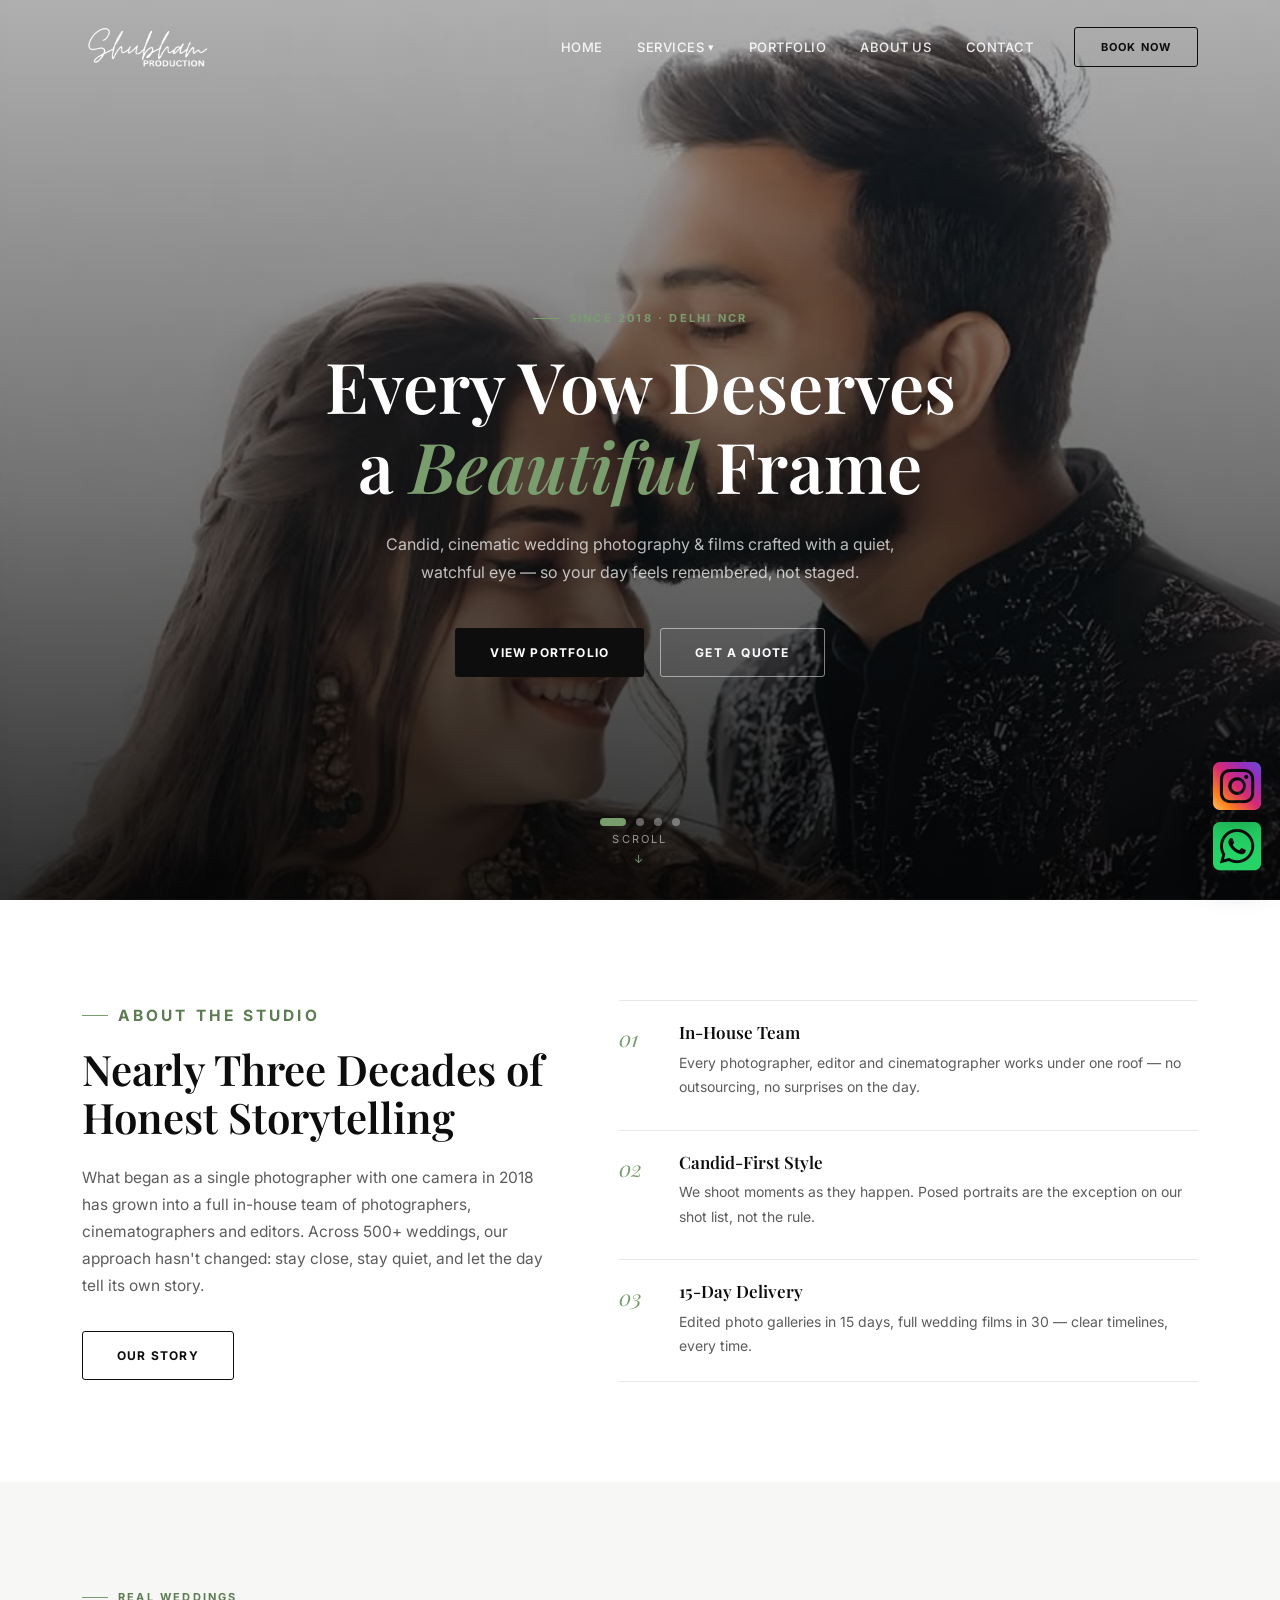
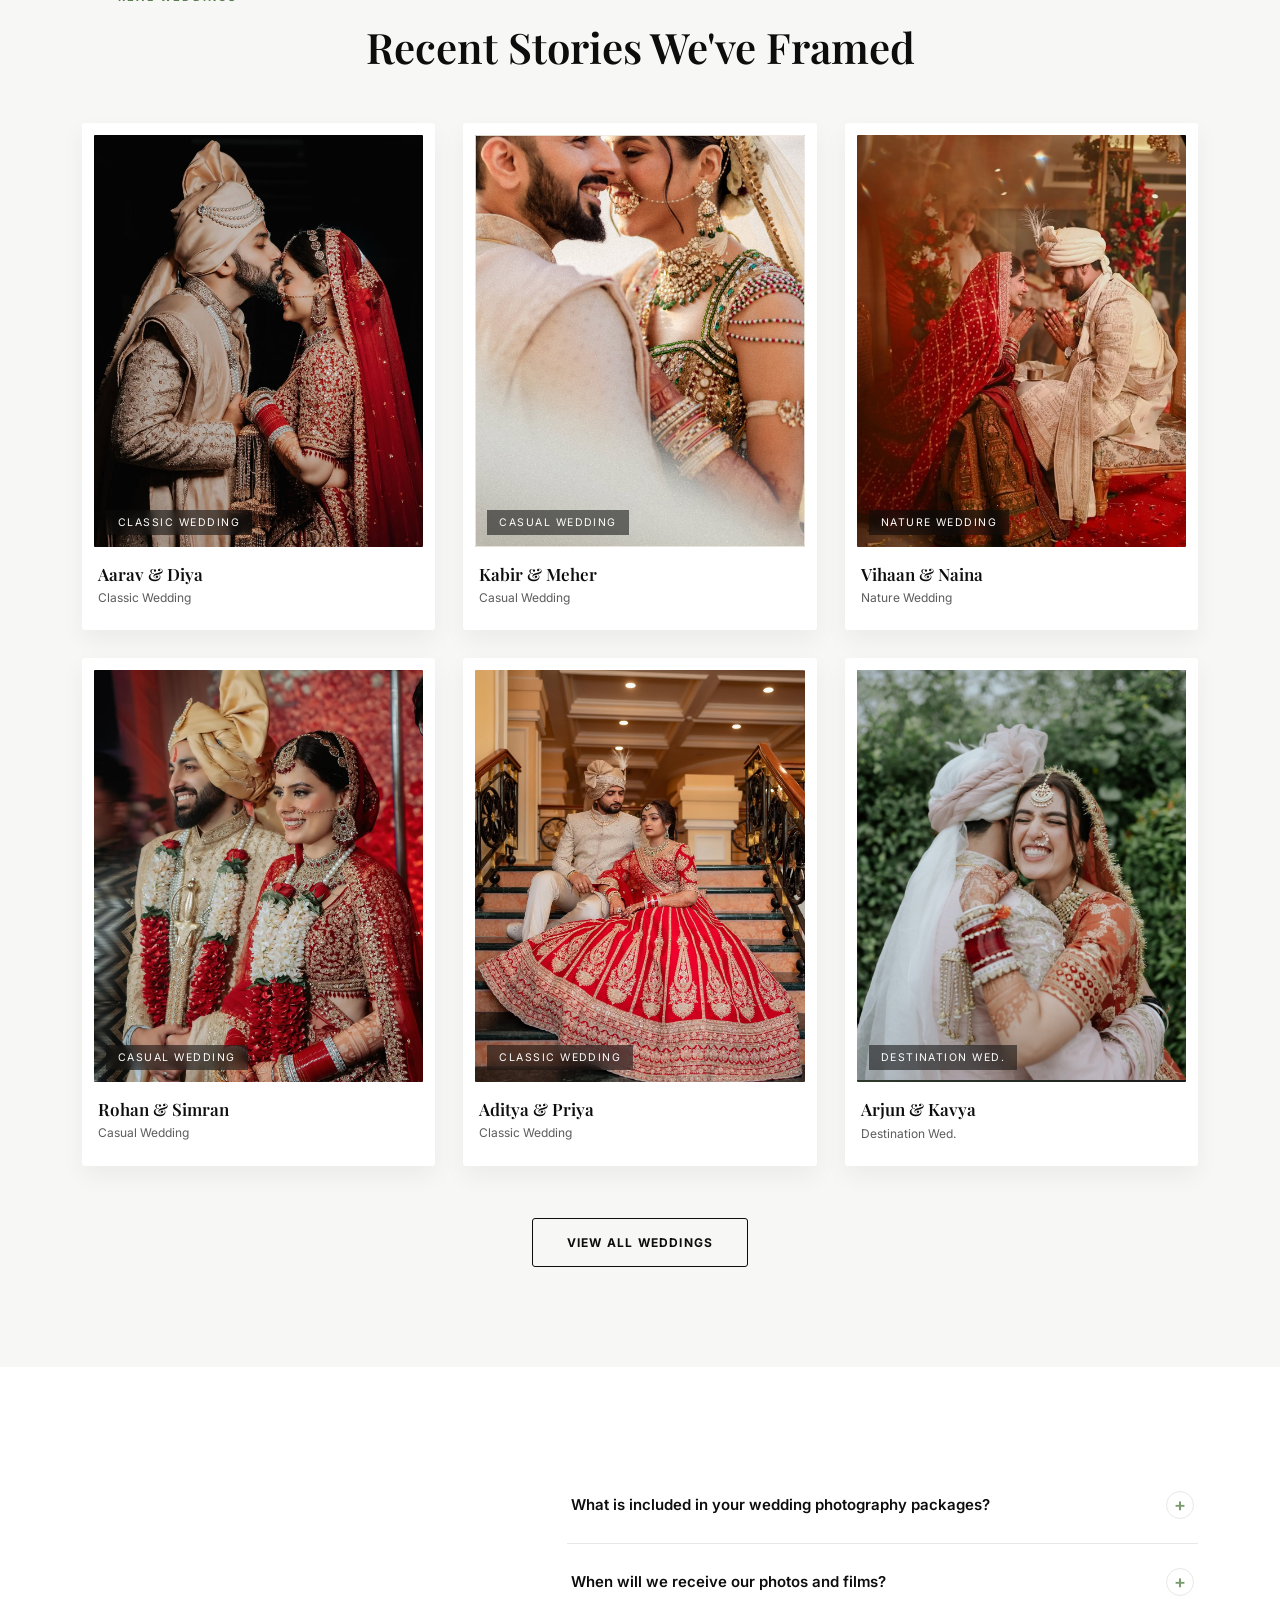
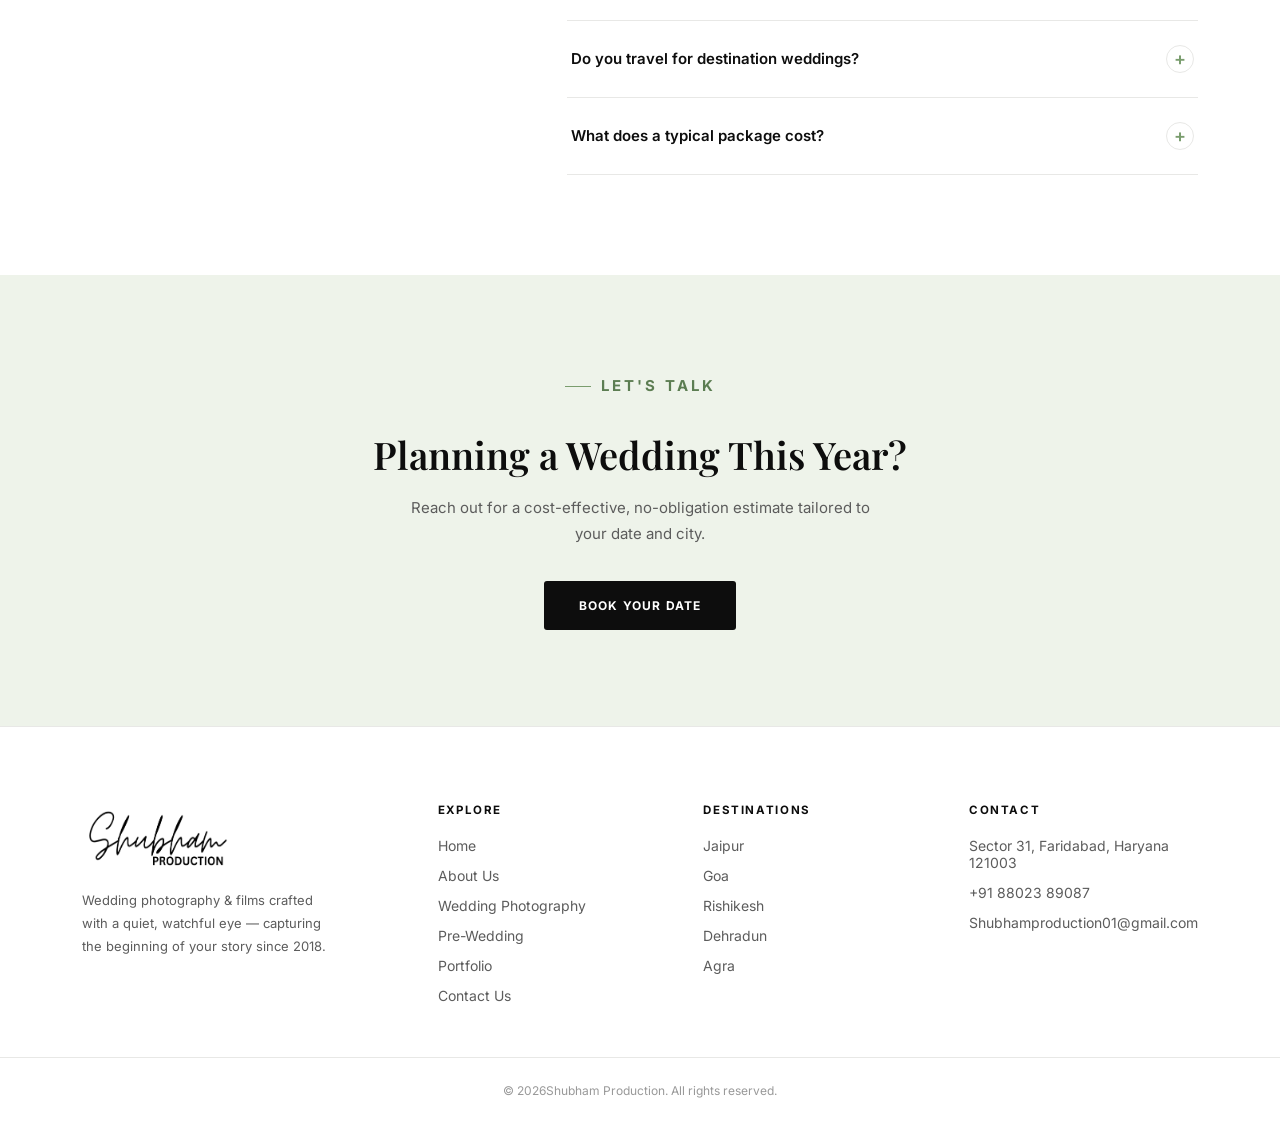
==== index.html @ 5c198efb "Shubham Production First Commit" ====
<!DOCTYPE html>
<html lang="en">

<head>
  <meta charset="UTF-8">
  <meta name="viewport" content="width=device-width, initial-scale=1.0">
  <title>Shubham Production | Wedding Photography &amp; Films</title>
  <link rel="preconnect" href="https://fonts.googleapis.com">
  <link
    href="https://fonts.googleapis.com/css2?family=Playfair+Display:ital,wght@0,500;0,600;0,700;1,500&family=Inter:wght@400;500;600&display=swap"
    rel="stylesheet">
  <link rel="stylesheet" href="style.css">
  <link rel="stylesheet" href="https://cdnjs.cloudflare.com/ajax/libs/font-awesome/6.5.2/css/all.min.css">
  <link rel="icon" href="img/favicon.png">
</head>

<body>

  <header class="site-header" id="header">
    <div class="header-inner">
      <a href="index.html" class="logo h-logo"><img src="img/logo-white.png" alt="Shubham Production"></a>
      <nav class="main-nav" id="mainNav">
        <a href="index.html" class="nav-link active">Home</a>
        <div class="nav-dropdown">
          <a href="#" class="nav-link">Services <i class="chev">▾</i></a>
          <div class="dropdown-menu">
            <a href="pre-wedding.html">Pre-Wedding Photography</a>
            <a href="wedding.html">Wedding Photography</a>
          </div>
        </div>
        <a href="portfolio.html" class="nav-link">Portfolio</a>
        <a href="about.html" class="nav-link">About Us</a>
        <a href="contact.html" class="nav-link">Contact</a>
      </nav>
      <a href="contact.html" class="btn btn-outline header-cta">Book Now</a>
      <button class="menu-toggle" id="menuToggle" aria-label="Toggle menu">
        <span></span><span></span><span></span>
      </button>
    </div>
  </header>

  <!-- ================= HERO (rotating Ken Burns slideshow) ================= -->
  <section class="hero" id="home">
    <div class="hero-slideshow" id="heroSlideshow">
      <div class="hero-slide active"></div>
      <div class="hero-slide"></div>
      <div class="hero-slide"></div>
      <div class="hero-slide"></div>
    </div>
    <div class="hero-overlay"></div>
    <div class="hero-content">
      <p class="eyebrow">Since 2018 · Delhi NCR</p>
      <h1>Every Vow Deserves<br>a <em>Beautiful</em> Frame</h1>
      <p class="hero-sub">Candid, cinematic wedding photography &amp; films crafted with a quiet, watchful eye — so your
        day feels remembered, not staged.</p>
      <div class="hero-actions">
        <a href="portfolio.html" class="btn btn-gold">View Portfolio</a>
        <a href="contact.html" class="btn btn-ghost">Get a Quote</a>
      </div>
    </div>
    <div class="hero-dots" id="heroDots"></div>
    <div class="hero-scroll">Scroll <span>↓</span></div>
  </section>

  <!-- ================= ABOUT / FEATURES ================= -->
  <section class="about" id="about">
    <div class="section-inner about-grid">
      <div class="about-copy reveal">
        <p class="eyebrow">About the Studio</p>
        <h2>Nearly Three Decades of<br>Honest Storytelling</h2>
        <p>What began as a single photographer with one camera in 2018 has grown into a full in-house team of
          photographers, cinematographers and editors. Across 500+ weddings, our approach hasn't changed: stay close,
          stay quiet, and let the day tell its own story.</p>
        <a href="about.html" class="btn btn-outline" style="margin-top:32px;">Our Story</a>
      </div>
      <div class="about-features">
        <div class="feature reveal">
          <span class="feature-num">01</span>
          <h3>In-House Team</h3>
          <p>Every photographer, editor and cinematographer works under one roof — no outsourcing, no surprises on the
            day.</p>
        </div>
        <div class="feature reveal reveal-delay-1">
          <span class="feature-num">02</span>
          <h3>Candid-First Style</h3>
          <p>We shoot moments as they happen. Posed portraits are the exception on our shot list, not the rule.</p>
        </div>
        <div class="feature reveal reveal-delay-2">
          <span class="feature-num">03</span>
          <h3>15-Day Delivery</h3>
          <p>Edited photo galleries in 15 days, full wedding films in 30 — clear timelines, every time.</p>
        </div>
      </div>
    </div>
  </section>

  <!-- ================= PORTFOLIO ================= -->
  <section class="portfolio" id="portfolio">
    <div class="section-inner">
      <p class="eyebrow center reveal">Real Weddings</p>
      <h2 class="center reveal">Recent Stories We've Framed</h2>

      <div class="portfolio-grid" id="portfolioGrid"></div>

      <div class="portfolio-cta">
        <a href="portfolio.html#pfStickyBar" class="btn btn-outline">View All Weddings</a>
      </div>
    </div>
  </section>

  <!-- ================= FAQ ================= -->
  <section class="faq" id="faq">
    <div class="section-inner faq-grid">
      <div class="faq-heading reveal">
        <p class="eyebrow">Good to Know</p>
        <h2>Frequently Asked<br>Questions</h2>
        <p class="faq-sub">Can't find your answer here? Send us a message and we'll get back within a day.</p>
        <a href="contact.html" class="btn btn-gold" style="margin-top:28px;">Ask a Question</a>
      </div>

      <div class="faq-list" id="faqList">
        <div class="faq-item">
          <button class="faq-question">
            What is included in your wedding photography packages?
            <span class="faq-icon">+</span>
          </button>
          <div class="faq-answer">
            <p>Our packages can include candid photography, traditional photography, cinematic films, pre-wedding
              shoots, and more. We tailor each package around your wedding events, requirements, and budget.</p>
          </div>
        </div>
        <div class="faq-item">
          <button class="faq-question">When will we receive our photos and films?<span
              class="faq-icon">+</span></button>
          <div class="faq-answer">
            <p>Edited photo galleries are delivered within 15 days of the event, and full wedding films within 30 days.
              A short teaser reel is usually ready within 72 hours.</p>
          </div>
        </div>
        <div class="faq-item">
          <button class="faq-question">Do you travel for destination weddings?<span class="faq-icon">+</span></button>
          <div class="faq-answer">
            <p>Yes — we travel across India to capture your special day. Travel, stay and logistics are planned upfront
              and included in one transparent package quote.</p>
          </div>
        </div>
        <div class="faq-item">
          <button class="faq-question">What does a typical package cost?<span class="faq-icon">+</span></button>
          <div class="faq-answer">
            <p>Our one-day wedding photography package starts at <strong>₹50,000</strong>. Pricing may vary depending on
              coverage hours, team size and deliverables. Use the contact form and we'll send you a tailored estimate
              for your wedding.</p>
          </div>
        </div>
      </div>
    </div>
  </section>

  <!-- ================= CTA BANNER ================= -->
  <section class="cta-banner">
    <div class="section-inner" style="padding:0;">
      <p class="eyebrow center">Let's Talk</p>
      <h2>Planning a Wedding This Year?</h2>
      <p>Reach out for a cost-effective, no-obligation estimate tailored to your date and city.</p>
      <a href="contact.html" class="btn btn-gold">Book Your Date</a>
    </div>
  </section>

  <footer class="site-footer">
    <div class="section-inner footer-grid">
      <div class="footer-brand">
        <a href="index.html" class="logo"><img src="img/logo.png" style="width: 150px; height: 70px;"
            alt="Shubham Production"></a>
        <p>Wedding photography &amp; films crafted with a quiet, watchful eye — capturing the beginning of your story
          since 2018.</p>
      </div>
      <div class="footer-col">
        <h4>Explore</h4>
        <a href="index.html">Home</a>
        <a href="about.html">About Us</a>
        <a href="wedding.html">Wedding Photography</a>
        <a href="pre-wedding.html">Pre-Wedding</a>
        <a href="portfolio.html">Portfolio</a>
        <a href="contact.html">Contact Us</a>
      </div>
      <div class="footer-col">
        <h4>Destinations</h4>
        <a href="portfolio.html">Jaipur</a>
        <a href="portfolio.html">Goa</a>
        <a href="portfolio.html">Rishikesh</a>
        <a href="portfolio.html">Dehradun</a>
        <a href="portfolio.html">Agra</a>
      </div>
      <div class="footer-col">
        <h4>Contact</h4>
        <a href="contact.html">Sector 31, Faridabad, Haryana 121003</a>
        <a href="tel:+918802389087">+91 88023 89087</a>
        <a href="mailto:Shubhamproduction01@gmail.com">Shubhamproduction01@gmail.com</a>
      </div>
    </div>
    <div class="footer-bottom">
      <p>© <span id="year"></span>Shubham Production. All rights reserved.</p>
    </div>
  </footer>

  <a href="https://wa.me/918802389087" target="_blank" class="whatsapp-fab" aria-label="Contact us"><i
      class="fa-brands fa-square-whatsapp"></i></a>
  <a href="https://www.instagram.com/shubhamproduction_/" target="_blank" class="instagram-fab"
    aria-label="Contact us"><i class="fa-brands fa-square-instagram"></i></a>

  <script src="script.js"></script>
</body>

</html>
---- style.css ----
/* =========================================================
   GOLDEN FRAME STUDIO — Professional Wedding Photography
   Theme: White & Black with a Light Sage-Green accent
   ========================================================= */
:root{
  --bg:        #ffffff;
  --black:     #0d0d0d;
  --ink:       #141414;
  --ink-soft:  #5c5c5c;
  --line:      #e8e8e6;
  --panel:     #f7f7f5;

  --green:      #7a9d6e;   /* primary accent — hover, links, highlights */
  --green-dark: #5c7d52;
  --green-pale: #eef3ea;   /* soft tint backgrounds */

  --font-display: "Playfair Display", serif;
  --font-body: "Inter", sans-serif;

  --radius: 3px;
  --container: 1180px;
  --ease: cubic-bezier(.4,0,.2,1);
  --ease-out-back: cubic-bezier(.34,1.56,.64,1);
}

*,*::before,*::after{ box-sizing: border-box; }
html{ scroll-behavior: smooth; }
body{
  margin:0;
  font-family: var(--font-body);
  color: var(--ink);
  background: var(--bg);
  -webkit-font-smoothing: antialiased;
}
img{ max-width:100%; display:block; }
a{ text-decoration:none; color:inherit; }
ul{ list-style:none; margin:0; padding:0; }
h1,h2,h3{ font-family: var(--font-display); font-weight:600; margin:0; line-height:1.15; color: var(--black); }
p{ margin:0; line-height:1.75; color: var(--ink-soft); }
::selection{ background: var(--green); color:#fff; }

.section-inner{
  max-width: var(--container);
  margin: 0 auto;
  padding: 100px 32px;
}
.eyebrow{
  display:inline-flex;
  align-items:center;
  gap:10px;
  font-family: var(--font-body);
  text-transform: uppercase;
  letter-spacing: .2em;
  font-size: 11px;
  font-weight: 700;
  color: var(--green-dark);
  margin: 0 0 16px;
}
.eyebrow::before{
  content:"";
  width: 26px; height:1px;
  background: var(--green);
}
.eyebrow.center{ justify-content:center; }
.center{ text-align:center; margin-left:auto; margin-right:auto; }

@media (prefers-reduced-motion: reduce){
  *{ animation-duration: .001ms !important; transition-duration: .001ms !important; scroll-behavior:auto !important; }
}

/* =========================================================
   Reveal-on-load keyframes
   ========================================================= */
@keyframes fadeUp{
  from{ opacity:0; transform: translateY(22px); }
  to{ opacity:1; transform: translateY(0); }
}
@keyframes fadeIn{
  from{ opacity:0; }
  to{ opacity:1; }
}
@keyframes drawLine{
  from{ width:0; }
  to{ width:26px; }
}
@keyframes pulseRing{
  0%{ box-shadow: 0 0 0 0 rgba(122,157,110,.45); }
  70%{ box-shadow: 0 0 0 14px rgba(122,157,110,0); }
  100%{ box-shadow: 0 0 0 0 rgba(122,157,110,0); }
}
@keyframes bob{ 0%,100%{ transform: translateY(0);} 50%{ transform: translateY(6px);} }

/* =========================================================
   Buttons
   ========================================================= */
.btn{
  position:relative;
  display:inline-flex;
  align-items:center;
  justify-content:center;
  padding: 16px 34px;
  font-size: 12px;
  font-weight: 700;
  letter-spacing:.1em;
  text-transform: uppercase;
  border-radius: var(--radius);
  border: 1px solid transparent;
  cursor:pointer;
  overflow:hidden;
  isolation:isolate;
  transition: color .35s var(--ease), border-color .35s var(--ease), transform .3s var(--ease), box-shadow .3s var(--ease);
}
.btn::before{
  content:"";
  position:absolute; inset:0;
  transform: translateX(-101%);
  transition: transform .45s var(--ease);
  z-index:-1;
}
.btn:hover{ transform: translateY(-3px); }
.btn:active{ transform: translateY(-1px); }
.btn:focus-visible{ outline: 2px solid var(--green); outline-offset: 3px; }

.btn-gold{ background: var(--black); color:#fff }
.btn-gold::before{ background: var(--green); }
.btn-gold:hover{ color:#fff; box-shadow: 0 14px 28px rgba(122,157,110,.35); }
.btn-gold:hover::before{ transform: translateX(0); }

.btn-outline{border-color: var(--black); color: var(--black); background: transparent; }
.btn-outline::before{ background: var(--black); }
.btn-outline:hover{ color:#fff; }
.btn-outline:hover::before{ transform: translateX(0); }

.btn-ghost{ border-color: rgba(255,255,255,.5); color:#fff; background: transparent; }
.btn-ghost::before{ background: var(--green); }
.btn-ghost:hover{ border-color: var(--green); color:#fff; }
.btn-ghost:hover::before{ transform: translateX(0); }

/* =========================================================
   HEADER
   ========================================================= */
.site-header{
  position: fixed; top:0; left:0; right:0; z-index: 100;
  background: transparent;
  transition: background .4s var(--ease), box-shadow .4s var(--ease), padding .4s var(--ease);
}
.site-header.scrolled{
  background: rgba(255,255,255,.92);
  backdrop-filter: blur(10px);
  box-shadow: 0 2px 24px rgba(0,0,0,.06);
}
.header-inner{
  max-width: var(--container);
  margin:0 auto;
  padding: 22px 32px;
  display:flex; align-items:center; gap: 40px;
  transition: padding .4s var(--ease);
}
.site-header.scrolled .header-inner{ padding: 14px 32px; }
.h-logo img{
  height: 50px;
  width: 130px;
}
.logo{
  font-family: var(--font-display);
  font-size: 22px;
  font-weight:700;
  color:#fff;
  letter-spacing: .02em;
  transition: color .4s var(--ease);
}
.site-header.scrolled .logo{content: url("img/logo.png");
  background-size: contain;
  background-repeat: no-repeat;
  height: 50px;
  width: 130px;
}
.logo span{ color: var(--green); font-style: italic; font-weight:500; }

.main-nav{ display:flex; align-items:center; gap: 32px; margin-left: auto; }
.nav-link{
  position:relative;
  color: rgba(255,255,255,.9);
  font-size: 13px;
  font-weight:500;
  letter-spacing:.04em;
  text-transform: uppercase;
  padding: 6px 1px;
  display:flex; align-items:center; gap:4px;
  transition: color .3s var(--ease);
}
.site-header.scrolled .nav-link{ color: var(--ink); }
.nav-link::after{
  content:"";
  position:absolute; left:0; bottom:0;
  width:0; height:2px;
  background: var(--green);
  transition: width .3s var(--ease);
}
.nav-link:hover, .nav-link.active{ color: var(--green-dark); }
.nav-link:hover::after, .nav-link.active::after{ width:100%; }
.chev{ font-style:normal; font-size: 11px; transition: transform .3s var(--ease); }
.nav-dropdown:hover .chev{ transform: rotate(180deg); }

.nav-dropdown{ position:relative; }
.dropdown-menu{
  position:absolute; top: 100%; left:0; margin-top:14px;
  background: #fff;
  min-width: 230px;
  padding: 10px 0;
  border-radius: var(--radius);
  box-shadow: 0 20px 45px rgba(0,0,0,.12);
  border: 1px solid var(--line);
  opacity:0; visibility:hidden; transform: translateY(10px);
  transition: opacity .3s var(--ease), transform .3s var(--ease), visibility .3s;
}
.nav-dropdown:hover .dropdown-menu,
.nav-dropdown:focus-within .dropdown-menu{
  opacity:1; visibility:visible; transform: translateY(0);
}
.dropdown-menu a{
  display:block; padding: 11px 22px;
  color: var(--ink-soft); font-size: 13px;
  border-left: 2px solid transparent;
  transition: all .25s var(--ease);
}
.dropdown-menu a:hover{ background: var(--green-pale); color: var(--green-dark); border-left-color: var(--green); padding-left: 26px; }

.header-cta{ padding: 12px 26px; font-size:11px;  }
.menu-toggle{ display:none; background:none; border:none; cursor:pointer; padding:6px; }
.menu-toggle span{ display:block; width: 24px; height:2px; background:#fff; margin: 5px 0; transition: all .3s var(--ease); }
.site-header.scrolled .menu-toggle span{ background: var(--black); }

/* =========================================================
   HERO
   ========================================================= */
.hero{
  position: relative;
  min-height: 100vh;
  display:flex; flex-direction:column; align-items:center; justify-content:center;
  text-align:center;
  padding: 140px 24px 60px;
  background: var(--black);
  overflow:hidden;
}
.hero::before{
  content:"";
  position:absolute; inset:0;
  background:
    radial-gradient(circle at 18% 20%, rgba(122,157,110,.22), transparent 45%),
    radial-gradient(circle at 82% 78%, rgba(122,157,110,.14), transparent 50%);
}
.hero-overlay{
  position:absolute; inset:0; z-index:1;
  background:
    linear-gradient(180deg, rgba(0,0,0,.3), rgba(0,0,0,.55) 55%, rgba(0,0,0,.82)),
    repeating-linear-gradient(120deg, rgba(255,255,255,.03) 0 2px);
  pointer-events:none;
}

/* Ken Burns rotating hero slideshow */
.hero-slideshow{ position:absolute; inset:0; z-index:0; overflow:hidden; }
.hero-slide{
  position:absolute; inset:0; opacity:0;
  transition: opacity 1.8s ease;
  animation: kenBurns 18s ease-in-out infinite alternate;
}
.hero-slide.active{ opacity:1; }
/* .hero-slide:nth-child(1){ background: radial-gradient(circle at 25% 30%, #2b2b2b, #0a0a0a 72%); transform-origin: top left; }
.hero-slide:nth-child(2){ background: radial-gradient(circle at 75% 35%, #3d5236, #0a0a0a 72%); transform-origin: bottom right; animation-delay: -5s; }
.hero-slide:nth-child(3){ background: radial-gradient(circle at 50% 75%, #232323, #10190d 72%); transform-origin: center; animation-delay: -10s; }
.hero-slide:nth-child(4){ background: radial-gradient(circle at 30% 80%, #5c7d52, #0a0a0a 72%); transform-origin: top right; animation-delay: -14s; } */
.hero-slide:nth-child(1){
  background-image:
    url("img/portfolio/home/1.jpg");
  background-size: cover;
  background-position: center;
  background-repeat: no-repeat;
  transform-origin: top left;
}

.hero-slide:nth-child(2){
  background-image:
    url("img/portfolio/home/2.jpg");
  background-size: cover;
  background-position: center;
  background-repeat: no-repeat;
  transform-origin: center right;
  animation-delay: -5s;
}

.hero-slide:nth-child(3){
  background-image:
    url("img/portfolio/home/3.jpg");
  background-size: cover;
  background-position: center;
  background-repeat: no-repeat;
  transform-origin: top center ;
  animation-delay: -10s;
}

.hero-slide:nth-child(4){
  background-image:
    url("img/portfolio/home/4.jpg");
  background-size: cover;
  background-position: center;
  background-repeat: no-repeat;
  transform-origin: top center;
  animation-delay: -14s;
}
@keyframes kenBurns{ from{ transform: scale(1); } to{ transform: scale(1.2); } }

.hero-dots{
  position:absolute; bottom: 74px; left:50%; transform: translateX(-50%);
  display:flex; gap:10px; z-index:2;
}
.hero-dot{
  width:8px; height:8px; border-radius:50%;
  background: rgba(255,255,255,.35); cursor:pointer; border:none; padding:0;
  transition: all .35s var(--ease);
}
.hero-dot.active{ background: var(--green); width:26px; border-radius:4px; }

.hero-content{ position:relative; z-index:2; max-width: 760px; }
.hero .eyebrow{ color: var(--green); justify-content:center; opacity:0; animation: fadeUp .8s var(--ease) .1s forwards; }
.hero .eyebrow::before{ background: var(--green); }
.hero h1{
  color:#fff;
  font-size: clamp(38px, 6vw, 70px);
  margin-bottom: 24px;
  opacity:0; animation: fadeUp .9s var(--ease) .28s forwards;
}
.hero h1 em{ color: var(--green); font-style: italic; }
.hero-sub{
  color: rgba(255,255,255,.72);
  max-width: 520px;
  margin: 0 auto 42px;
  font-size: 16px;
  opacity:0; animation: fadeUp .9s var(--ease) .46s forwards;
}
.hero-actions{
  display:flex; gap:16px; justify-content:center; flex-wrap:wrap;
  opacity:0; animation: fadeUp .9s var(--ease) .64s forwards;
}
.hero-scroll{
  position:absolute; bottom: 34px; left:50%; transform: translateX(-50%); z-index:2;
  color: rgba(255,255,255,.55);
  font-size: 11px; letter-spacing:.2em; text-transform:uppercase;
  display:flex; flex-direction:column; align-items:center; gap:6px;
  opacity:0; animation: fadeIn 1s var(--ease) 1s forwards;
}
.hero-scroll span{ animation: bob 1.8s ease-in-out infinite; color: var(--green); }

/* =========================================================
   ABOUT
   ========================================================= */
.about-grid{
  display:grid;
  grid-template-columns: .9fr 1.1fr;
  gap: 64px;
  align-items:start;
}
.about-copy h2{ font-size: clamp(28px, 3.4vw, 42px); margin-bottom: 22px; }
.about-copy p{ font-size: 15.5px; }
.about-features{ display:grid; gap: 8px; }
.feature{
  padding: 22px 0 22px 60px;
  position:relative;
  border-top: 1px solid var(--line);
  transition: padding-left .35s var(--ease);
}
.feature:last-child{ border-bottom: 1px solid var(--line); }
.feature:hover{ padding-left: 68px; }
.feature-num{
  position:absolute; left:0; top:22px;
  font-family: var(--font-display);
  font-size: 22px; font-style: italic;
  color: var(--green);
  transition: color .35s var(--ease);
}
.feature h3{ font-size: 17px; margin-bottom: 8px; }
.feature p{ font-size: 14px; }

.team-photo img {
  box-shadow:
    3px 4px 10px rgba(0, 0, 0, 0.18),
    3px 3px 12px rgba(218, 190, 100, 0.15);
}

/* =========================================================
   PORTFOLIO
   ========================================================= */
.portfolio{ background: var(--panel); }
.portfolio h2{ font-size: clamp(28px, 3.4vw, 42px); margin-bottom: 52px; }
.portfolio-grid{
  display:grid;
  grid-template-columns: repeat(3, 1fr);
  gap: 28px;
}
.p-card{
  position:relative;
  background: #fff;
  padding: 12px 12px 22px;
  border-radius: var(--radius);
  box-shadow: 0 10px 24px rgba(0,0,0,.05);
  transition: transform .4s var(--ease), box-shadow .4s var(--ease);
}
.p-card:hover{ transform: translateY(-8px); box-shadow: 0 26px 46px rgba(0,0,0,.12); }
.p-thumb{
  aspect-ratio: 4/5;
  border-radius: 1px;
  background: linear-gradient(150deg, var(--tone-a), var(--tone-b));
  position:relative;
  overflow:hidden;
}
.p-thumb::after{
  content:"";
  position:absolute; inset:0;
  background: rgba(13,13,13,.15);
  opacity:0; transition: opacity .4s var(--ease);
}
.p-card:hover .p-thumb::after{ opacity:1; }
.p-thumb-inner{
  position:absolute; inset:0;
  transition: transform .6s var(--ease);
}
.p-card:hover .p-thumb-inner{ transform: scale(1.08); }
.p-corner{
  position:absolute; width: 24px; height:24px;
  border: 2px solid #fff; z-index:2;
  opacity:0; transition: opacity .4s var(--ease) .1s;
}
.p-corner.tl{ top:10px; left:10px; border-right:none; border-bottom:none; }
.p-corner.br{ bottom:10px; right:10px; border-left:none; border-top:none; }
.p-card:hover .p-corner{ opacity:1; }
.p-tag{
  position:absolute; bottom: 12px; left: 12px; z-index:2;
  color:#fff; font-size: 10.5px; text-transform: uppercase; letter-spacing:.14em;
  background: rgba(13,13,13,.55); padding: 6px 12px;
  backdrop-filter: blur(4px);
}
.p-names{ font-size: 17px; margin: 18px 4px 3px; transition: color .3s var(--ease); }
.p-card:hover .p-names{ color: var(--green-dark); }
.p-type{ font-size: 12px; margin: 0 4px; color: var(--ink-soft); }
.portfolio-cta{ text-align:center; margin-top: 52px; }

/* =========================================================
   FAQ
   ========================================================= */
.faq-grid{
  display:grid;
  grid-template-columns: .8fr 1.2fr;
  gap: 64px;
}
.faq-heading h2{ font-size: clamp(28px, 3.4vw, 40px); margin: 0 0 18px; }
.faq-sub{ font-size: 14px; margin-top: 18px; }
.faq-item{ border-bottom: 1px solid var(--line); }
.faq-question{
  width:100%; text-align:left;
  background:none; border:none; cursor:pointer;
  padding: 24px 4px;
  font-family: var(--font-body);
  font-size: 15px; font-weight:600; color: var(--black);
  display:flex; justify-content:space-between; align-items:center; gap: 16px;
  transition: color .3s var(--ease);
}
.faq-question:hover{ color: var(--green-dark); }
.faq-question:focus-visible{ outline: 2px solid var(--green); outline-offset:3px; }
.faq-icon{
  font-size:18px; color: var(--green); flex-shrink:0;
  display:inline-flex; align-items:center; justify-content:center;
  width:28px; height:28px; border-radius:50%; border:1px solid var(--line);
  transition: transform .35s var(--ease-out-back), background .3s var(--ease), border-color .3s var(--ease), color .3s var(--ease);
}
.faq-item.open .faq-icon{ transform: rotate(135deg); background: var(--green); color:#fff; border-color: var(--green); }
.faq-answer{
  max-height:0; overflow:hidden;
  transition: max-height .4s var(--ease);
}
.faq-answer p{ font-size: 14px; padding: 0 4px 24px; }
.faq-item.open .faq-answer{ max-height: 240px; }

/* =========================================================
   CONTACT
   ========================================================= */
.contact{ background: var(--black); }
.contact-grid{ display:grid; grid-template-columns: .85fr 1.15fr; gap: 64px; }
.contact h2{ color:#fff; font-size: clamp(28px,3.4vw,40px); margin-bottom:18px; }
.contact .eyebrow{ color: var(--green); }
.contact .eyebrow::before{ background: var(--green); }
.contact-info > p{ color: rgba(255,255,255,.65); font-size:14px; max-width: 340px; }
.contact-details{ margin-top: 42px; display:grid; gap: 24px; }
.contact-details li{ display:flex; flex-direction:column; gap:5px; padding-left:18px; border-left:2px solid var(--green); }
.contact-details strong{ color: var(--green); font-size:11px; text-transform:uppercase; letter-spacing:.14em; }
.contact-details span{ color:#fff; font-size:15px; }

.contact-form{ background: #fff; padding: 44px; border-radius: var(--radius); box-shadow: 0 30px 70px rgba(0,0,0,.35); }
.form-row{ display:grid; grid-template-columns:1fr 1fr; gap: 18px; }
.form-field{ margin-bottom: 20px; }
.form-field label{ display:block; font-size:11.5px; font-weight:700; text-transform:uppercase; letter-spacing:.08em; color: var(--black); margin-bottom:9px; }
.form-field input, .form-field select{
  width:100%; padding: 13px 14px; font-family: var(--font-body); font-size:14px;
  border: 1px solid var(--line); border-radius: var(--radius); background:#fff; color: var(--ink);
  transition: border-color .3s var(--ease), box-shadow .3s var(--ease);
}
.form-field input:hover, .form-field select:hover{ border-color: var(--green); }
.form-field input:focus, .form-field select:focus{ outline:none; border-color: var(--green); box-shadow: 0 0 0 3px var(--green-pale); }
#budgetValue{ color: var(--green-dark); font-weight:700; }
input[type="range"]{ accent-color: var(--green); padding: 0; width:100%; }
.form-submit{ width:100%; margin-top: 8px; }
.form-note{ margin-top: 16px; font-size: 13px; color: var(--green-dark); text-align:center; min-height: 18px; }

.map-placeholder {
  position: relative;
  overflow: hidden;
  border-radius: 12px;
}

.map-address {
  position: absolute;
  top: 15px;
  left: 15px;
  z-index: 2;

  display: flex;
  align-items: center;
  gap: 8px;

  background: rgba(255, 255, 255, 0.95);
  padding: 10px 16px;
  border-radius: 8px;

  font-size: 14px;
  color: #333;
  box-shadow: 0 4px 15px rgba(0, 0, 0, 0.15);
}

.map-address i {
  color: #b49a45;
}

/* =========================================================
   FOOTER
   ========================================================= */
.site-footer{ background: #fff; border-top: 1px solid var(--line); }
.footer-grid{
  display:grid; grid-template-columns: 1.4fr 1fr 1fr 1fr; gap: 40px;
  padding-top: 76px; padding-bottom: 40px;
}
.footer-brand .logo{ color: var(--black); }
.footer-brand p{ color: var(--ink-soft); font-size:13px; margin-top:16px; max-width: 260px; }
.footer-col h4{ color: var(--black); font-family: var(--font-body); font-size:11.5px; text-transform:uppercase; letter-spacing:.14em; margin: 0 0 20px; }
.footer-col a{ display:block; color: var(--ink-soft); font-size:14px; margin-bottom: 13px; transition: color .3s var(--ease), transform .3s var(--ease); }
.footer-col a:hover{ color: var(--green-dark); transform: translateX(4px); }
.footer-bottom{ border-top: 1px solid var(--line); padding: 22px 32px; text-align:center; }
.footer-bottom p{ color: #999; font-size:12px; }
.f-logo img{height: 50px; width: 130px;}


/* whatsapp-style floating button */
.whatsapp-fab i{
  position:fixed; bottom: 26px; right: 15px; z-index:90;
  width: 56px; height:56px; color: #25D366;
  display:flex; align-items:center; justify-content:center;
  font-size: 55px; box-shadow: 0 12px 28px rgba(0,0,0,.25);
  transition: transform .35s var(--ease-out-back), background .3s var(--ease);
  animation: pulseRing 2.6s ease-out infinite;
}

.instagram-fab{
  position:fixed; bottom: 86px; right: 15px; z-index:90;
  width: 56px; height:56px; background: linear-gradient( 
    45deg,
    #FEDA75,
    #FA7E1E,
    #D62976,
    #962FBF,
    #4F5BD5
  );
  -webkit-background-clip: text;
  -webkit-text-fill-color: transparent;
  background-clip: text;

  display:flex; align-items:center; justify-content:center;
  font-size: 55px; box-shadow: 0 12px 28px rgba(0,0,0,.25);
  transition: transform .35s var(--ease-out-back), background .3s var(--ease);
  animation: pulseRing 2.6s ease-out infinite;
}

.whatsapp-fab i:hover{ transform:scale(1.1);}
.instagram-fab:hover{ transform:scale(1.1);}

/* =========================================================
   RESPONSIVE
   ========================================================= */
@media (max-width: 980px){
  .about-grid, .faq-grid, .contact-grid{ grid-template-columns: 1fr; }
  .portfolio-grid{ grid-template-columns: repeat(2, 1fr); }
  .footer-grid{ grid-template-columns: 1fr 1fr; }
}
@media (max-width: 760px){
  .main-nav{
    position:fixed; top:0; right:0; height:100vh; width: 78%; max-width: 320px;
    background: #fff;
    flex-direction:column; align-items:flex-start; gap: 4px;
    padding: 100px 28px 28px;
    transform: translateX(100%);
    transition: transform .4s var(--ease);
    box-shadow: -10px 0 40px rgba(0,0,0,.1);
  }
  .main-nav.open{ transform: translateX(0); }
  .main-nav .nav-link{ color: var(--ink) !important; width:100%; padding:12px 0; }
  .nav-dropdown{ width:100%; }
  .dropdown-menu{ position:static; opacity:1; visibility:visible; transform:none; box-shadow:none; border:none; padding-left: 12px; display:none; margin-top:0; }
  .nav-dropdown.open .dropdown-menu{ display:block; }
  .header-cta{ display:none; }
  .menu-toggle{ display:block; margin-left: 12px; z-index:101; position: absolute; right: 40px;}
  .portfolio-grid{ grid-template-columns: 1fr; }
  .form-row{ grid-template-columns: 1fr; }
  .footer-grid{ grid-template-columns: 1fr; padding: 56px 0 20px; }
  .section-inner{ padding: 64px 20px; }
}

/* =========================================================
   SCROLL-REVEAL UTILITY (used across all pages)
   ========================================================= */
.reveal{ opacity:0; transform: translateY(30px); transition: opacity .8s var(--ease), transform .8s var(--ease); }
.reveal.revealed{ opacity:1; transform:none; }
.reveal-delay-1{ transition-delay:.12s; }
.reveal-delay-2{ transition-delay:.24s; }
.reveal-delay-3{ transition-delay:.36s; }

/* =========================================================
   PAGE HERO (inner pages: wedding, pre-wedding, about, contact)
   ========================================================= */
.page-hero{
  position:relative; background: var(--black);
  padding: 180px 24px 100px; text-align:center; overflow:hidden;
}
.page-hero::before{
  content:""; position:absolute; inset:0;
  background:
    radial-gradient(circle at 18% 20%, rgba(122,157,110,.22), transparent 48%),
    radial-gradient(circle at 85% 80%, rgba(122,157,110,.14), transparent 50%);
}
.page-hero-content{ position:relative; max-width: 720px; margin:0 auto; }
.page-hero .eyebrow{ color: var(--green); justify-content:center; }
.page-hero .eyebrow::before{ background: var(--green); }
.page-hero h1{ color:#fff; font-size: clamp(34px, 5vw, 58px); }
.page-hero p{ color: rgba(255,255,255,.72); max-width: 520px; margin: 20px auto 0; font-size:15.5px; }
.breadcrumb{ margin-top: 22px; font-size: 12px; letter-spacing:.1em; text-transform:uppercase; color: rgba(255,255,255,.5); }
.breadcrumb a{ color: var(--green); transition: color .3s var(--ease); }
.breadcrumb a:hover{ color: var(--green-light, var(--green)); }
.breadcrumb .sep{ margin: 0 8px; }

/* =========================================================
   CTA BANNER (reused across pages)
   ========================================================= */
.cta-banner{ background: var(--green-pale); text-align:center; padding: 96px 24px; }
.cta-banner h2{ font-size: clamp(26px, 3vw, 38px); margin: 0 0 18px; }
.cta-banner p{ max-width: 480px; margin: 0 auto 34px; font-size: 15px; }

/* =========================================================
   PACKAGES (wedding / pre-wedding)
   ========================================================= */
.packages-grid{ display:grid; grid-template-columns: repeat(3, 1fr); gap: 28px; margin-top: 56px; }
.package-card{
  background:#fff; border:1px solid var(--line); border-radius: var(--radius);
  padding: 44px 32px; text-align:center; position:relative;
  transition: transform .4s var(--ease), box-shadow .4s var(--ease), border-color .4s var(--ease);
}
.package-card:hover{ transform: translateY(-8px); box-shadow: 0 28px 54px rgba(0,0,0,.1); border-color: var(--green); }
.package-card.featured{ border-color: var(--green); box-shadow: 0 22px 44px rgba(122,157,110,.18); }
.package-badge{
  position:absolute; top:-14px; left:50%; transform: translateX(-50%);
  background: var(--green); color:#fff; font-size: 10.5px; text-transform:uppercase;
  letter-spacing:.12em; padding: 7px 18px; border-radius: 20px;
}
.package-name{ font-family: var(--font-display); font-size: 22px; margin-bottom: 6px; }
.package-price{ font-family: var(--font-display); font-size: 32px; font-weight:700; color: var(--green-dark); margin: 16px 0 26px; }
.package-price span{ font-size: 13px; color: var(--ink-soft); font-weight:400; font-family: var(--font-body); }
.package-list{ display:grid; gap: 14px; text-align:left; margin: 0 0 34px; }
.package-list li{ display:flex; gap: 10px; font-size: 14px; color: var(--ink-soft); align-items:flex-start; }
.package-list li::before{ content:"✓"; color: var(--green); font-weight:700; flex-shrink:0; }

/* =========================================================
   PROCESS STEPS
   ========================================================= */
.process-grid{ display:grid; grid-template-columns: repeat(4, 1fr); gap: 30px; margin-top: 58px; }
.process-step{ text-align:center; }
.process-num{
  width:58px; height:58px; border-radius:50%; border: 1.5px solid var(--green);
  display:flex; align-items:center; justify-content:center;
  font-family: var(--font-display); font-size:20px; color: var(--green-dark);
  margin: 0 auto 22px; transition: background .3s var(--ease), color .3s var(--ease), transform .3s var(--ease);
}
.process-step:hover .process-num{ background: var(--green); color:#fff; transform: scale(1.08); }
.process-step h3{ font-size: 16px; margin-bottom: 8px; }
.process-step p{ font-size: 13.5px; }

/* =========================================================
   LOCATIONS GRID (pre-wedding)
   ========================================================= */
.locations-grid{ display:grid; grid-template-columns: repeat(4, 1fr); gap: 22px; margin-top: 54px; }
.location-card{ position:relative; aspect-ratio: 3/4; border-radius: var(--radius); overflow:hidden; }
.location-tile{ position:absolute; inset:0; transition: transform .6s var(--ease); }
.location-card:hover .location-tile{ transform: scale(1.12); }
.location-overlay{
  position:absolute; inset:0;
  background: linear-gradient(0deg, rgba(0,0,0,.78), transparent 60%);
  display:flex; align-items:flex-end; padding: 20px;
}
.location-overlay h3{ color:#fff; font-size: 17px; }

/* =========================================================
   TEAM GRID (about)
   ========================================================= */
.team-grid{ display:grid; grid-template-columns: repeat(4, 1fr); gap: 30px; margin-top: 54px; }
.team-card{ text-align:center; }
.team-photo{
  aspect-ratio:1; border-radius:50%; margin: 0 auto 18px; width: 68%;
  transition: transform .4s var(--ease);
}
.team-card:hover .team-photo{ transform: scale(1.06); }
.team-name{ font-size: 16px; margin-bottom: 4px; }
.team-role{ font-size: 12.5px; color: var(--green-dark); text-transform:uppercase; letter-spacing:.08em; }

/* =========================================================
   TIMELINE (about)
   ========================================================= */
.timeline{ margin-top: 58px; position:relative; padding-left: 34px; border-left: 2px solid var(--line); }
.timeline-item{ position:relative; padding-bottom: 44px; }
.timeline-item:last-child{ padding-bottom:0; }
.timeline-item::before{
  content:""; position:absolute; left:-40px; top:4px;
  width:12px; height:12px; border-radius:50%;
  background: var(--green); border: 3px solid #fff; box-shadow: 0 0 0 2px var(--green);
}
.timeline-year{ font-family: var(--font-display); font-style:italic; color: var(--green-dark); font-size:15px; margin-bottom:6px; }
.timeline-item h3{ font-size: 17px; margin-bottom: 8px; }
.timeline-item p{ font-size: 14px; max-width: 540px; }

/* =========================================================
   STAT COUNTERS (about)
   ========================================================= */
.stats-grid{
  display:grid; grid-template-columns: repeat(4, 1fr); gap: 24px;
  margin-top: 64px; padding: 50px 0;
  border-top: 1px solid var(--line); border-bottom: 1px solid var(--line);
}
.stat{ text-align:center; }
.stat-num{ font-family: var(--font-display); font-size: 44px; font-weight:700; color: var(--black); }
.stat-num .stat-suffix{ color: var(--green); }
.stat-label{ font-size: 12px; text-transform:uppercase; letter-spacing:.1em; color: var(--ink-soft); margin-top: 8px; }

/* =========================================================
   CONTACT PAGE EXTRAS
   ========================================================= */
.contact-cards{ display:grid; grid-template-columns: repeat(3, 1fr); gap: 24px; margin-bottom: 64px; }
.contact-card{
  background:#fff; border:1px solid var(--line); padding: 34px 28px; text-align:center;
  border-radius: var(--radius); transition: all .35s var(--ease);
}
.contact-card:hover{ border-color: var(--green); transform: translateY(-6px); box-shadow: 0 22px 44px rgba(0,0,0,.06); }
.contact-card-icon{
  width:50px; height:50px; border-radius:50%; background: var(--green-pale); color: var(--green-dark);
  display:flex; align-items:center; justify-content:center; margin: 0 auto 18px; font-size: 20px;
}
.contact-card h3{ font-size: 15px; margin-bottom: 8px; }
.contact-card p{ font-size: 13.5px; }
.map-placeholder{
  margin-top: 64px; aspect-ratio: 16/6; border-radius: var(--radius);
  background: repeating-linear-gradient(135deg, var(--panel), var(--panel) 12px, #efefec 12px, #efefec 24px);
  display:flex; align-items:center; justify-content:center;
  color: var(--ink-soft); font-size: 13px; letter-spacing:.08em; text-transform:uppercase;
  border: 1px solid var(--line);
}

/* =========================================================
   404 PAGE
   ========================================================= */
.error-page{
  min-height:100vh; display:flex; flex-direction:column; align-items:center; justify-content:center;
  text-align:center; padding: 140px 24px 60px; background:#fff; position:relative; overflow:hidden;
}
.error-code{
  font-family: var(--font-display); font-size: clamp(100px, 18vw, 220px); font-weight:700;
  line-height:1; color: var(--black); position:relative; display:inline-flex;
}
.error-code .zero{ color: var(--green); display:inline-block; animation: spin404 7s linear infinite; }
@keyframes spin404{ from{ transform: rotate(0); } to{ transform: rotate(360deg); } }
.error-title{ font-size: clamp(20px, 2.6vw, 28px); margin: 20px 0 14px; }
.error-text{ max-width: 420px; margin: 0 auto 38px; font-size: 14.5px; }
.error-deco{
  position:absolute; border-radius:50%; background: var(--green-pale);
  animation: floaty 6s ease-in-out infinite;
}
@keyframes floaty{ 0%,100%{ transform: translateY(0); } 50%{ transform: translateY(-20px); } }

/* =========================================================
   EXTRA RESPONSIVE (new page sections)
   ========================================================= */
@media (max-width: 980px){
  .packages-grid{ grid-template-columns: 1fr; }
  .process-grid{ grid-template-columns: repeat(2, 1fr); }
  .locations-grid{ grid-template-columns: repeat(2, 1fr); }
  .team-grid{ grid-template-columns: repeat(2, 1fr); }
  .stats-grid{ grid-template-columns: repeat(2, 1fr); row-gap: 32px; }
  .contact-cards{ grid-template-columns: 1fr; }
}
@media (max-width: 760px){
  .page-hero{ padding: 150px 20px 76px; }
  .process-grid{ grid-template-columns: 1fr; }
  .locations-grid{ grid-template-columns: 1fr; }
  .team-grid{ grid-template-columns: 1fr; }
  .stats-grid{ grid-template-columns: 1fr; }
  .error-code{ font-size: 96px; }
}



/* Contact Form Add more */

/* Add Event Button */

.add-event-btn {
  margin: 5px 0 20px;
  padding: 9px 16px;
  background: transparent;
  border: 1px solid var(--green-dark);
  color: var(--green-dark);
  border-radius: 6px;
  cursor: pointer;
  font-size: 14px;
  transition: 0.3s ease;
}

.add-event-btn:hover {
  background: var(--green-dark);
  color: #fff;
}


/* Added Events */

.added-events {
  display: flex;
  flex-direction: column;
  gap: 10px;
  margin-bottom: 20px;
}

.added-event {
  position: relative;
  padding: 14px 16px;
  border: 1px solid rgba(0, 0, 0, 0.08);
  border-radius: 8px;
  background: rgba(0, 0, 0, 0.025);
}

.added-event-title {
  font-size: 14px;
  font-weight: 600;
  margin-bottom: 6px;
}

.added-event-info {
  font-size: 13px;
  color: #666;
  line-height: 1.6;
}

.remove-added-event {
  position: absolute;
  right: 12px;
  top: 12px;

  border: none;
  background: transparent;
  color: #a33;

  cursor: pointer;
  font-size: 13px;
}


/* ================= MODAL ================= */

.event-modal {
  position: fixed;
  inset: 0;

  display: none;
  align-items: center;
  justify-content: center;

  padding: 20px;

  background: rgba(0, 0, 0, 0.55);

  z-index: 9999;

  backdrop-filter: blur(5px);
}

.event-modal.active {
  display: flex;
}

.event-modal-box {
  position: relative;

  width: 100%;
  max-width: 480px;

  padding: 30px;

  background: #fff;

  border-radius: 14px;

  box-shadow: 0 20px 60px rgba(0, 0, 0, 0.25);

  animation: eventModalOpen 0.25s ease;
}

.event-modal-box h3 {
  margin: 0 0 6px;
}

.event-modal-subtitle {
  margin: 0 0 25px;
  color: #777;
  font-size: 14px;
}

.event-modal-close {
  position: absolute;

  top: 12px;
  right: 15px;

  width: 32px;
  height: 32px;

  border: none;
  background: transparent;

  font-size: 25px;
  cursor: pointer;

  color: #555;
}

.event-modal-close:hover {
  color: #000;
}

@keyframes eventModalOpen {
  from {
    opacity: 0;
    transform: translateY(15px) scale(0.97);
  }

  to {
    opacity: 1;
    transform: translateY(0) scale(1);
  }
}




/* =========================================================
   WHO WE ARE — PHOTO SECTION
   ========================================================= */

.who-we-are {
  padding: 100px 0;
  background: #fff;
}

.who-we-are-grid {
  display: grid;
  grid-template-columns: minmax(0, 1.15fr) minmax(320px, 0.85fr);
  align-items: center;
  gap: 80px;
}

/* ---------- TEXT ---------- */

.who-we-are .about-copy {
  max-width: 720px;
}

.who-we-are .about-copy h2 {
  margin-bottom: 28px;
}

.who-we-are .about-copy p {
  line-height: 1.85;
}

/* ---------- PHOTO ---------- */

.who-we-are-photo {
  position: relative;
  width: 100%;
  max-width: 480px;
  margin-left: auto;
}

.who-photo-frame {
  position: relative;
  width: 100%;
  aspect-ratio: 4 / 5;
  overflow: hidden;
  border-radius: 18px;
  background: #f2f2f2;
}

/* Premium border/frame effect */
.who-photo-frame::before {
  content: "";
  position: absolute;
  inset: 12px;
  border: 1px solid rgba(255, 255, 255, 0.7);
  border-radius: 12px;
  z-index: 2;
  pointer-events: none;
}

/* Image */
.who-photo-frame img {
  width: 100%;
  height: 100%;
  display: block;
  object-fit: cover;
  object-position: center top;
  transition: transform 0.6s ease;
}

/* Slight zoom on hover */
.who-we-are-photo:hover .who-photo-frame img {
  transform: scale(1.04);
}

/* ---------- PHOTO CAPTION ---------- */

.who-photo-caption {
  position: absolute;
  left: 25px;
  right: 25px;
  bottom: 25px;
  z-index: 3;

  padding: 18px 20px;

  background: rgba(255, 255, 255, 0.94);
  backdrop-filter: blur(8px);
  -webkit-backdrop-filter: blur(8px);

  border-radius: 10px;
  box-shadow: 0 10px 30px rgba(0, 0, 0, 0.10);
}

.who-photo-caption span {
  display: block;

  font-family: "Playfair Display", serif;
  font-size: 21px;
  font-weight: 600;
  color: #111827;
  margin-bottom: 4px;
}

.who-photo-caption small {
  display: block;

  font-family: "Inter", sans-serif;
  font-size: 12px;
  letter-spacing: 0.08em;
  text-transform: uppercase;
  color: #5c7d52;
}


/* =========================================================
   TABLET
   ========================================================= */

@media (max-width: 900px) {

  .who-we-are {
    padding: 80px 0;
  }

  .who-we-are-grid {
    grid-template-columns: 1fr 0.85fr;
    gap: 45px;
  }

  .who-we-are-photo {
    max-width: 400px;
  }

  .who-photo-caption {
    left: 18px;
    right: 18px;
    bottom: 18px;
    padding: 15px 16px;
  }

  .who-photo-caption span {
    font-size: 18px;
  }
}


/* =========================================================
   MOBILE
   ========================================================= */

@media (max-width: 700px) {

  .who-we-are {
    padding: 65px 0;
  }

  .who-we-are-grid {
    grid-template-columns: 1fr;
    gap: 45px;
  }

  /* Photo first on mobile */
  .who-we-are-photo {
    order: -1;
    width: 100%;
    max-width: 430px;
    margin: 0 auto;
  }

  .who-photo-frame {
    aspect-ratio: 4 / 5;
    border-radius: 15px;
  }

  .who-photo-frame::before {
    inset: 9px;
    border-radius: 10px;
  }

  .who-photo-caption {
    left: 15px;
    right: 15px;
    bottom: 15px;
    padding: 14px 15px;
  }

  .who-photo-caption span {
    font-size: 18px;
  }

  .who-photo-caption small {
    font-size: 10px;
  }

  .who-we-are .about-copy h2 {
    margin-bottom: 22px;
  }

  .who-we-are .about-copy p {
    line-height: 1.75;
  }
}


/* =========================================================
   SMALL MOBILE
   ========================================================= */

@media (max-width: 477px) {

  .who-we-are {
    padding: 50px 0;
  }

  .who-we-are-grid {
    gap: 35px;
  }

  .who-we-are-photo {
    max-width: 100%;
  }

  .who-photo-frame {
    aspect-ratio: 4 / 5;
    border-radius: 12px;
  }

  .who-photo-frame::before {
    inset: 7px;
  }

  .who-photo-caption {
    left: 10px;
    right: 10px;
    bottom: 10px;
    padding: 12px 13px;
  }

  .who-photo-caption span {
    font-size: 16px;
  }

  .who-photo-caption small {
    font-size: 9px;
  }
}.who-we-are-photo {
  transition: transform 0.4s ease, filter 0.4s ease;
}

.who-we-are-photo:hover {
  transform: translateY(-6px);
}

.who-photo-frame {
  box-shadow:
    0 25px 60px rgba(0, 0, 0, 0.14),
    0 8px 20px rgba(0, 0, 0, 0.08);
}
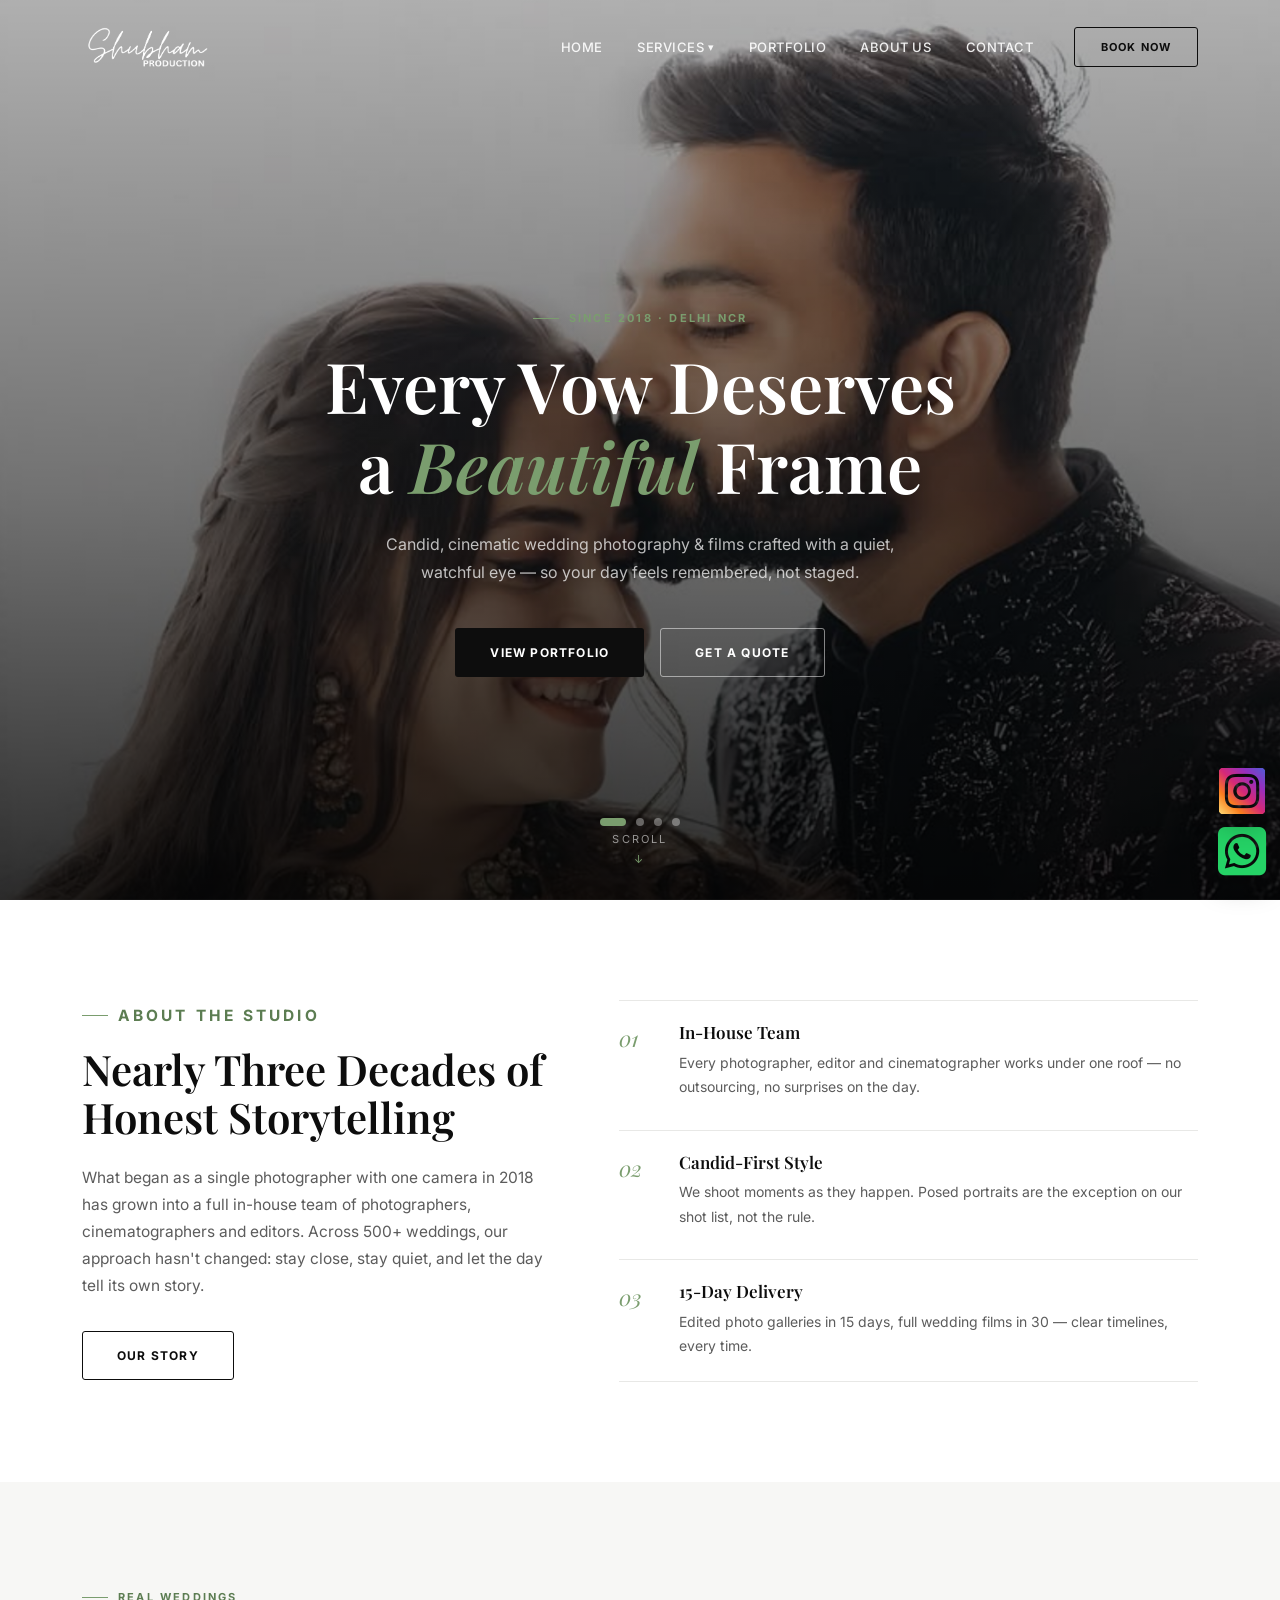
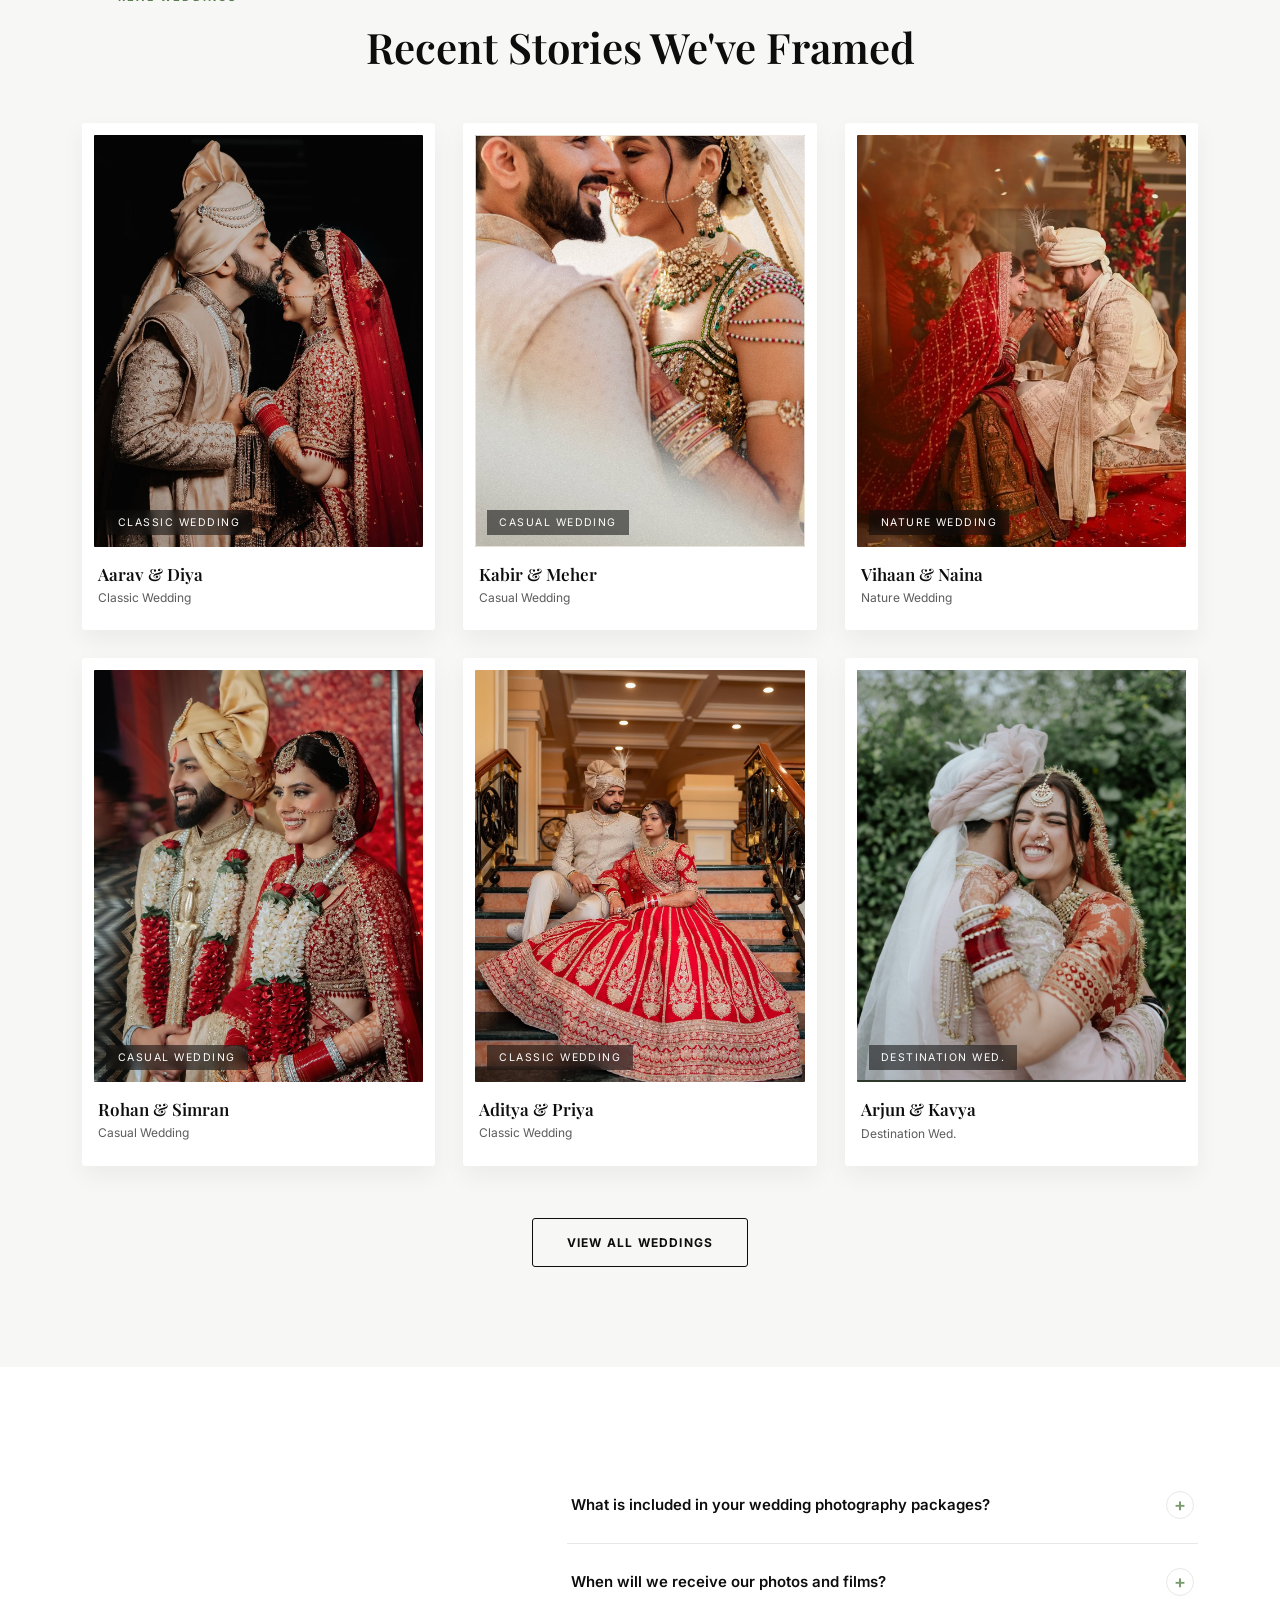
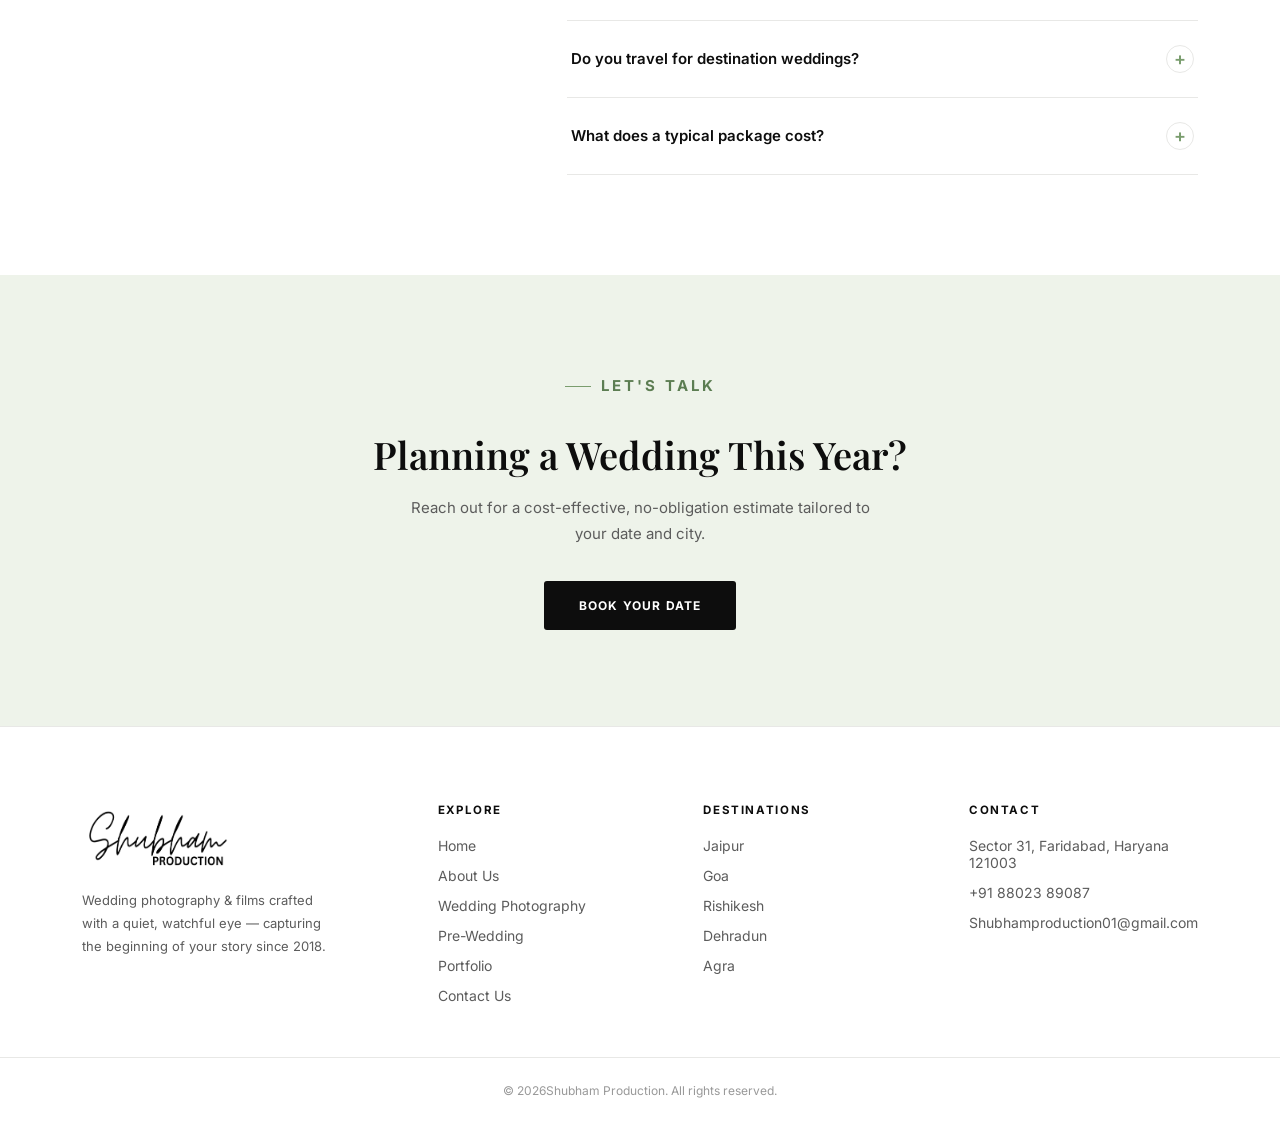
==== commit da0dc2fb: "offerWindoeUpdated" ====
--- a/index.html
+++ b/index.html
@@ -10,6 +10,7 @@
     href="https://fonts.googleapis.com/css2?family=Playfair+Display:ital,wght@0,500;0,600;0,700;1,500&family=Inter:wght@400;500;600&display=swap"
     rel="stylesheet">
   <link rel="stylesheet" href="style.css">
+  <link rel="stylesheet" href="offer-popup.css">
   <link rel="stylesheet" href="https://cdnjs.cloudflare.com/ajax/libs/font-awesome/6.5.2/css/all.min.css">
   <link rel="icon" href="img/favicon.png">
 </head>
@@ -59,7 +60,7 @@
       </div>
     </div>
     <div class="hero-dots" id="heroDots"></div>
-    <div class="hero-scroll">Scroll <span>↓</span></div>
+    <div class="hero-scroll">Scroll <span >↓</span></div>
   </section>
 
   <!-- ================= ABOUT / FEATURES ================= -->
@@ -129,6 +130,7 @@
               shoots, and more. We tailor each package around your wedding events, requirements, and budget.</p>
           </div>
         </div>
+        
         <div class="faq-item">
           <button class="faq-question">When will we receive our photos and films?<span
               class="faq-icon">+</span></button>
@@ -209,6 +211,7 @@
     aria-label="Contact us"><i class="fa-brands fa-square-instagram"></i></a>
 
   <script src="script.js"></script>
+  <script src="offer-popup.js" defer></script>
 </body>
 
 </html>
--- a/style.css
+++ b/style.css
@@ -1,1231 +1,1264 @@
-/* =========================================================
-   GOLDEN FRAME STUDIO — Professional Wedding Photography
-   Theme: White & Black with a Light Sage-Green accent
-   ========================================================= */
-:root{
-  --bg:        #ffffff;
-  --black:     #0d0d0d;
-  --ink:       #141414;
-  --ink-soft:  #5c5c5c;
-  --line:      #e8e8e6;
-  --panel:     #f7f7f5;
-
-  --green:      #7a9d6e;   /* primary accent — hover, links, highlights */
-  --green-dark: #5c7d52;
-  --green-pale: #eef3ea;   /* soft tint backgrounds */
-
-  --font-display: "Playfair Display", serif;
-  --font-body: "Inter", sans-serif;
-
-  --radius: 3px;
-  --container: 1180px;
-  --ease: cubic-bezier(.4,0,.2,1);
-  --ease-out-back: cubic-bezier(.34,1.56,.64,1);
-}
-
-*,*::before,*::after{ box-sizing: border-box; }
-html{ scroll-behavior: smooth; }
-body{
-  margin:0;
-  font-family: var(--font-body);
-  color: var(--ink);
-  background: var(--bg);
-  -webkit-font-smoothing: antialiased;
-}
-img{ max-width:100%; display:block; }
-a{ text-decoration:none; color:inherit; }
-ul{ list-style:none; margin:0; padding:0; }
-h1,h2,h3{ font-family: var(--font-display); font-weight:600; margin:0; line-height:1.15; color: var(--black); }
-p{ margin:0; line-height:1.75; color: var(--ink-soft); }
-::selection{ background: var(--green); color:#fff; }
-
-.section-inner{
-  max-width: var(--container);
-  margin: 0 auto;
-  padding: 100px 32px;
-}
-.eyebrow{
-  display:inline-flex;
-  align-items:center;
-  gap:10px;
-  font-family: var(--font-body);
-  text-transform: uppercase;
-  letter-spacing: .2em;
-  font-size: 11px;
-  font-weight: 700;
-  color: var(--green-dark);
-  margin: 0 0 16px;
-}
-.eyebrow::before{
-  content:"";
-  width: 26px; height:1px;
-  background: var(--green);
-}
-.eyebrow.center{ justify-content:center; }
-.center{ text-align:center; margin-left:auto; margin-right:auto; }
-
-@media (prefers-reduced-motion: reduce){
-  *{ animation-duration: .001ms !important; transition-duration: .001ms !important; scroll-behavior:auto !important; }
-}
-
-/* =========================================================
-   Reveal-on-load keyframes
-   ========================================================= */
-@keyframes fadeUp{
-  from{ opacity:0; transform: translateY(22px); }
-  to{ opacity:1; transform: translateY(0); }
-}
-@keyframes fadeIn{
-  from{ opacity:0; }
-  to{ opacity:1; }
-}
-@keyframes drawLine{
-  from{ width:0; }
-  to{ width:26px; }
-}
-@keyframes pulseRing{
-  0%{ box-shadow: 0 0 0 0 rgba(122,157,110,.45); }
-  70%{ box-shadow: 0 0 0 14px rgba(122,157,110,0); }
-  100%{ box-shadow: 0 0 0 0 rgba(122,157,110,0); }
-}
-@keyframes bob{ 0%,100%{ transform: translateY(0);} 50%{ transform: translateY(6px);} }
-
-/* =========================================================
-   Buttons
-   ========================================================= */
-.btn{
-  position:relative;
-  display:inline-flex;
-  align-items:center;
-  justify-content:center;
-  padding: 16px 34px;
-  font-size: 12px;
-  font-weight: 700;
-  letter-spacing:.1em;
-  text-transform: uppercase;
-  border-radius: var(--radius);
-  border: 1px solid transparent;
-  cursor:pointer;
-  overflow:hidden;
-  isolation:isolate;
-  transition: color .35s var(--ease), border-color .35s var(--ease), transform .3s var(--ease), box-shadow .3s var(--ease);
-}
-.btn::before{
-  content:"";
-  position:absolute; inset:0;
-  transform: translateX(-101%);
-  transition: transform .45s var(--ease);
-  z-index:-1;
-}
-.btn:hover{ transform: translateY(-3px); }
-.btn:active{ transform: translateY(-1px); }
-.btn:focus-visible{ outline: 2px solid var(--green); outline-offset: 3px; }
-
-.btn-gold{ background: var(--black); color:#fff }
-.btn-gold::before{ background: var(--green); }
-.btn-gold:hover{ color:#fff; box-shadow: 0 14px 28px rgba(122,157,110,.35); }
-.btn-gold:hover::before{ transform: translateX(0); }
-
-.btn-outline{border-color: var(--black); color: var(--black); background: transparent; }
-.btn-outline::before{ background: var(--black); }
-.btn-outline:hover{ color:#fff; }
-.btn-outline:hover::before{ transform: translateX(0); }
-
-.btn-ghost{ border-color: rgba(255,255,255,.5); color:#fff; background: transparent; }
-.btn-ghost::before{ background: var(--green); }
-.btn-ghost:hover{ border-color: var(--green); color:#fff; }
-.btn-ghost:hover::before{ transform: translateX(0); }
-
-/* =========================================================
-   HEADER
-   ========================================================= */
-.site-header{
-  position: fixed; top:0; left:0; right:0; z-index: 100;
-  background: transparent;
-  transition: background .4s var(--ease), box-shadow .4s var(--ease), padding .4s var(--ease);
-}
-.site-header.scrolled{
-  background: rgba(255,255,255,.92);
-  backdrop-filter: blur(10px);
-  box-shadow: 0 2px 24px rgba(0,0,0,.06);
-}
-.header-inner{
-  max-width: var(--container);
-  margin:0 auto;
-  padding: 22px 32px;
-  display:flex; align-items:center; gap: 40px;
-  transition: padding .4s var(--ease);
-}
-.site-header.scrolled .header-inner{ padding: 14px 32px; }
-.h-logo img{
-  height: 50px;
-  width: 130px;
-}
-.logo{
-  font-family: var(--font-display);
-  font-size: 22px;
-  font-weight:700;
-  color:#fff;
-  letter-spacing: .02em;
-  transition: color .4s var(--ease);
-}
-.site-header.scrolled .logo{content: url("img/logo.png");
-  background-size: contain;
-  background-repeat: no-repeat;
-  height: 50px;
-  width: 130px;
-}
-.logo span{ color: var(--green); font-style: italic; font-weight:500; }
-
-.main-nav{ display:flex; align-items:center; gap: 32px; margin-left: auto; }
-.nav-link{
-  position:relative;
-  color: rgba(255,255,255,.9);
-  font-size: 13px;
-  font-weight:500;
-  letter-spacing:.04em;
-  text-transform: uppercase;
-  padding: 6px 1px;
-  display:flex; align-items:center; gap:4px;
-  transition: color .3s var(--ease);
-}
-.site-header.scrolled .nav-link{ color: var(--ink); }
-.nav-link::after{
-  content:"";
-  position:absolute; left:0; bottom:0;
-  width:0; height:2px;
-  background: var(--green);
-  transition: width .3s var(--ease);
-}
-.nav-link:hover, .nav-link.active{ color: var(--green-dark); }
-.nav-link:hover::after, .nav-link.active::after{ width:100%; }
-.chev{ font-style:normal; font-size: 11px; transition: transform .3s var(--ease); }
-.nav-dropdown:hover .chev{ transform: rotate(180deg); }
-
-.nav-dropdown{ position:relative; }
-.dropdown-menu{
-  position:absolute; top: 100%; left:0; margin-top:14px;
-  background: #fff;
-  min-width: 230px;
-  padding: 10px 0;
-  border-radius: var(--radius);
-  box-shadow: 0 20px 45px rgba(0,0,0,.12);
-  border: 1px solid var(--line);
-  opacity:0; visibility:hidden; transform: translateY(10px);
-  transition: opacity .3s var(--ease), transform .3s var(--ease), visibility .3s;
-}
-.nav-dropdown:hover .dropdown-menu,
-.nav-dropdown:focus-within .dropdown-menu{
-  opacity:1; visibility:visible; transform: translateY(0);
-}
-.dropdown-menu a{
-  display:block; padding: 11px 22px;
-  color: var(--ink-soft); font-size: 13px;
-  border-left: 2px solid transparent;
-  transition: all .25s var(--ease);
-}
-.dropdown-menu a:hover{ background: var(--green-pale); color: var(--green-dark); border-left-color: var(--green); padding-left: 26px; }
-
-.header-cta{ padding: 12px 26px; font-size:11px;  }
-.menu-toggle{ display:none; background:none; border:none; cursor:pointer; padding:6px; }
-.menu-toggle span{ display:block; width: 24px; height:2px; background:#fff; margin: 5px 0; transition: all .3s var(--ease); }
-.site-header.scrolled .menu-toggle span{ background: var(--black); }
-
-/* =========================================================
-   HERO
-   ========================================================= */
-.hero{
-  position: relative;
-  min-height: 100vh;
-  display:flex; flex-direction:column; align-items:center; justify-content:center;
-  text-align:center;
-  padding: 140px 24px 60px;
-  background: var(--black);
-  overflow:hidden;
-}
-.hero::before{
-  content:"";
-  position:absolute; inset:0;
-  background:
-    radial-gradient(circle at 18% 20%, rgba(122,157,110,.22), transparent 45%),
-    radial-gradient(circle at 82% 78%, rgba(122,157,110,.14), transparent 50%);
-}
-.hero-overlay{
-  position:absolute; inset:0; z-index:1;
-  background:
-    linear-gradient(180deg, rgba(0,0,0,.3), rgba(0,0,0,.55) 55%, rgba(0,0,0,.82)),
-    repeating-linear-gradient(120deg, rgba(255,255,255,.03) 0 2px);
-  pointer-events:none;
-}
-
-/* Ken Burns rotating hero slideshow */
-.hero-slideshow{ position:absolute; inset:0; z-index:0; overflow:hidden; }
-.hero-slide{
-  position:absolute; inset:0; opacity:0;
-  transition: opacity 1.8s ease;
-  animation: kenBurns 18s ease-in-out infinite alternate;
-}
-.hero-slide.active{ opacity:1; }
-/* .hero-slide:nth-child(1){ background: radial-gradient(circle at 25% 30%, #2b2b2b, #0a0a0a 72%); transform-origin: top left; }
-.hero-slide:nth-child(2){ background: radial-gradient(circle at 75% 35%, #3d5236, #0a0a0a 72%); transform-origin: bottom right; animation-delay: -5s; }
-.hero-slide:nth-child(3){ background: radial-gradient(circle at 50% 75%, #232323, #10190d 72%); transform-origin: center; animation-delay: -10s; }
-.hero-slide:nth-child(4){ background: radial-gradient(circle at 30% 80%, #5c7d52, #0a0a0a 72%); transform-origin: top right; animation-delay: -14s; } */
-.hero-slide:nth-child(1){
-  background-image:
-    url("img/portfolio/home/1.jpg");
-  background-size: cover;
-  background-position: center;
-  background-repeat: no-repeat;
-  transform-origin: top left;
-}
-
-.hero-slide:nth-child(2){
-  background-image:
-    url("img/portfolio/home/2.jpg");
-  background-size: cover;
-  background-position: center;
-  background-repeat: no-repeat;
-  transform-origin: center right;
-  animation-delay: -5s;
-}
-
-.hero-slide:nth-child(3){
-  background-image:
-    url("img/portfolio/home/3.jpg");
-  background-size: cover;
-  background-position: center;
-  background-repeat: no-repeat;
-  transform-origin: top center ;
-  animation-delay: -10s;
-}
-
-.hero-slide:nth-child(4){
-  background-image:
-    url("img/portfolio/home/4.jpg");
-  background-size: cover;
-  background-position: center;
-  background-repeat: no-repeat;
-  transform-origin: top center;
-  animation-delay: -14s;
-}
-@keyframes kenBurns{ from{ transform: scale(1); } to{ transform: scale(1.2); } }
-
-.hero-dots{
-  position:absolute; bottom: 74px; left:50%; transform: translateX(-50%);
-  display:flex; gap:10px; z-index:2;
-}
-.hero-dot{
-  width:8px; height:8px; border-radius:50%;
-  background: rgba(255,255,255,.35); cursor:pointer; border:none; padding:0;
-  transition: all .35s var(--ease);
-}
-.hero-dot.active{ background: var(--green); width:26px; border-radius:4px; }
-
-.hero-content{ position:relative; z-index:2; max-width: 760px; }
-.hero .eyebrow{ color: var(--green); justify-content:center; opacity:0; animation: fadeUp .8s var(--ease) .1s forwards; }
-.hero .eyebrow::before{ background: var(--green); }
-.hero h1{
-  color:#fff;
-  font-size: clamp(38px, 6vw, 70px);
-  margin-bottom: 24px;
-  opacity:0; animation: fadeUp .9s var(--ease) .28s forwards;
-}
-.hero h1 em{ color: var(--green); font-style: italic; }
-.hero-sub{
-  color: rgba(255,255,255,.72);
-  max-width: 520px;
-  margin: 0 auto 42px;
-  font-size: 16px;
-  opacity:0; animation: fadeUp .9s var(--ease) .46s forwards;
-}
-.hero-actions{
-  display:flex; gap:16px; justify-content:center; flex-wrap:wrap;
-  opacity:0; animation: fadeUp .9s var(--ease) .64s forwards;
-}
-.hero-scroll{
-  position:absolute; bottom: 34px; left:50%; transform: translateX(-50%); z-index:2;
-  color: rgba(255,255,255,.55);
-  font-size: 11px; letter-spacing:.2em; text-transform:uppercase;
-  display:flex; flex-direction:column; align-items:center; gap:6px;
-  opacity:0; animation: fadeIn 1s var(--ease) 1s forwards;
-}
-.hero-scroll span{ animation: bob 1.8s ease-in-out infinite; color: var(--green); }
-
-/* =========================================================
-   ABOUT
-   ========================================================= */
-.about-grid{
-  display:grid;
-  grid-template-columns: .9fr 1.1fr;
-  gap: 64px;
-  align-items:start;
-}
-.about-copy h2{ font-size: clamp(28px, 3.4vw, 42px); margin-bottom: 22px; }
-.about-copy p{ font-size: 15.5px; }
-.about-features{ display:grid; gap: 8px; }
-.feature{
-  padding: 22px 0 22px 60px;
-  position:relative;
-  border-top: 1px solid var(--line);
-  transition: padding-left .35s var(--ease);
-}
-.feature:last-child{ border-bottom: 1px solid var(--line); }
-.feature:hover{ padding-left: 68px; }
-.feature-num{
-  position:absolute; left:0; top:22px;
-  font-family: var(--font-display);
-  font-size: 22px; font-style: italic;
-  color: var(--green);
-  transition: color .35s var(--ease);
-}
-.feature h3{ font-size: 17px; margin-bottom: 8px; }
-.feature p{ font-size: 14px; }
-
-.team-photo img {
-  box-shadow:
-    3px 4px 10px rgba(0, 0, 0, 0.18),
-    3px 3px 12px rgba(218, 190, 100, 0.15);
-}
-
-/* =========================================================
-   PORTFOLIO
-   ========================================================= */
-.portfolio{ background: var(--panel); }
-.portfolio h2{ font-size: clamp(28px, 3.4vw, 42px); margin-bottom: 52px; }
-.portfolio-grid{
-  display:grid;
-  grid-template-columns: repeat(3, 1fr);
-  gap: 28px;
-}
-.p-card{
-  position:relative;
-  background: #fff;
-  padding: 12px 12px 22px;
-  border-radius: var(--radius);
-  box-shadow: 0 10px 24px rgba(0,0,0,.05);
-  transition: transform .4s var(--ease), box-shadow .4s var(--ease);
-}
-.p-card:hover{ transform: translateY(-8px); box-shadow: 0 26px 46px rgba(0,0,0,.12); }
-.p-thumb{
-  aspect-ratio: 4/5;
-  border-radius: 1px;
-  background: linear-gradient(150deg, var(--tone-a), var(--tone-b));
-  position:relative;
-  overflow:hidden;
-}
-.p-thumb::after{
-  content:"";
-  position:absolute; inset:0;
-  background: rgba(13,13,13,.15);
-  opacity:0; transition: opacity .4s var(--ease);
-}
-.p-card:hover .p-thumb::after{ opacity:1; }
-.p-thumb-inner{
-  position:absolute; inset:0;
-  transition: transform .6s var(--ease);
-}
-.p-card:hover .p-thumb-inner{ transform: scale(1.08); }
-.p-corner{
-  position:absolute; width: 24px; height:24px;
-  border: 2px solid #fff; z-index:2;
-  opacity:0; transition: opacity .4s var(--ease) .1s;
-}
-.p-corner.tl{ top:10px; left:10px; border-right:none; border-bottom:none; }
-.p-corner.br{ bottom:10px; right:10px; border-left:none; border-top:none; }
-.p-card:hover .p-corner{ opacity:1; }
-.p-tag{
-  position:absolute; bottom: 12px; left: 12px; z-index:2;
-  color:#fff; font-size: 10.5px; text-transform: uppercase; letter-spacing:.14em;
-  background: rgba(13,13,13,.55); padding: 6px 12px;
-  backdrop-filter: blur(4px);
-}
-.p-names{ font-size: 17px; margin: 18px 4px 3px; transition: color .3s var(--ease); }
-.p-card:hover .p-names{ color: var(--green-dark); }
-.p-type{ font-size: 12px; margin: 0 4px; color: var(--ink-soft); }
-.portfolio-cta{ text-align:center; margin-top: 52px; }
-
-/* =========================================================
-   FAQ
-   ========================================================= */
-.faq-grid{
-  display:grid;
-  grid-template-columns: .8fr 1.2fr;
-  gap: 64px;
-}
-.faq-heading h2{ font-size: clamp(28px, 3.4vw, 40px); margin: 0 0 18px; }
-.faq-sub{ font-size: 14px; margin-top: 18px; }
-.faq-item{ border-bottom: 1px solid var(--line); }
-.faq-question{
-  width:100%; text-align:left;
-  background:none; border:none; cursor:pointer;
-  padding: 24px 4px;
-  font-family: var(--font-body);
-  font-size: 15px; font-weight:600; color: var(--black);
-  display:flex; justify-content:space-between; align-items:center; gap: 16px;
-  transition: color .3s var(--ease);
-}
-.faq-question:hover{ color: var(--green-dark); }
-.faq-question:focus-visible{ outline: 2px solid var(--green); outline-offset:3px; }
-.faq-icon{
-  font-size:18px; color: var(--green); flex-shrink:0;
-  display:inline-flex; align-items:center; justify-content:center;
-  width:28px; height:28px; border-radius:50%; border:1px solid var(--line);
-  transition: transform .35s var(--ease-out-back), background .3s var(--ease), border-color .3s var(--ease), color .3s var(--ease);
-}
-.faq-item.open .faq-icon{ transform: rotate(135deg); background: var(--green); color:#fff; border-color: var(--green); }
-.faq-answer{
-  max-height:0; overflow:hidden;
-  transition: max-height .4s var(--ease);
-}
-.faq-answer p{ font-size: 14px; padding: 0 4px 24px; }
-.faq-item.open .faq-answer{ max-height: 240px; }
-
-/* =========================================================
-   CONTACT
-   ========================================================= */
-.contact{ background: var(--black); }
-.contact-grid{ display:grid; grid-template-columns: .85fr 1.15fr; gap: 64px; }
-.contact h2{ color:#fff; font-size: clamp(28px,3.4vw,40px); margin-bottom:18px; }
-.contact .eyebrow{ color: var(--green); }
-.contact .eyebrow::before{ background: var(--green); }
-.contact-info > p{ color: rgba(255,255,255,.65); font-size:14px; max-width: 340px; }
-.contact-details{ margin-top: 42px; display:grid; gap: 24px; }
-.contact-details li{ display:flex; flex-direction:column; gap:5px; padding-left:18px; border-left:2px solid var(--green); }
-.contact-details strong{ color: var(--green); font-size:11px; text-transform:uppercase; letter-spacing:.14em; }
-.contact-details span{ color:#fff; font-size:15px; }
-
-.contact-form{ background: #fff; padding: 44px; border-radius: var(--radius); box-shadow: 0 30px 70px rgba(0,0,0,.35); }
-.form-row{ display:grid; grid-template-columns:1fr 1fr; gap: 18px; }
-.form-field{ margin-bottom: 20px; }
-.form-field label{ display:block; font-size:11.5px; font-weight:700; text-transform:uppercase; letter-spacing:.08em; color: var(--black); margin-bottom:9px; }
-.form-field input, .form-field select{
-  width:100%; padding: 13px 14px; font-family: var(--font-body); font-size:14px;
-  border: 1px solid var(--line); border-radius: var(--radius); background:#fff; color: var(--ink);
-  transition: border-color .3s var(--ease), box-shadow .3s var(--ease);
-}
-.form-field input:hover, .form-field select:hover{ border-color: var(--green); }
-.form-field input:focus, .form-field select:focus{ outline:none; border-color: var(--green); box-shadow: 0 0 0 3px var(--green-pale); }
-#budgetValue{ color: var(--green-dark); font-weight:700; }
-input[type="range"]{ accent-color: var(--green); padding: 0; width:100%; }
-.form-submit{ width:100%; margin-top: 8px; }
-.form-note{ margin-top: 16px; font-size: 13px; color: var(--green-dark); text-align:center; min-height: 18px; }
-
-.map-placeholder {
-  position: relative;
-  overflow: hidden;
-  border-radius: 12px;
-}
-
-.map-address {
-  position: absolute;
-  top: 15px;
-  left: 15px;
-  z-index: 2;
-
-  display: flex;
-  align-items: center;
-  gap: 8px;
-
-  background: rgba(255, 255, 255, 0.95);
-  padding: 10px 16px;
-  border-radius: 8px;
-
-  font-size: 14px;
-  color: #333;
-  box-shadow: 0 4px 15px rgba(0, 0, 0, 0.15);
-}
-
-.map-address i {
-  color: #b49a45;
-}
-
-/* =========================================================
-   FOOTER
-   ========================================================= */
-.site-footer{ background: #fff; border-top: 1px solid var(--line); }
-.footer-grid{
-  display:grid; grid-template-columns: 1.4fr 1fr 1fr 1fr; gap: 40px;
-  padding-top: 76px; padding-bottom: 40px;
-}
-.footer-brand .logo{ color: var(--black); }
-.footer-brand p{ color: var(--ink-soft); font-size:13px; margin-top:16px; max-width: 260px; }
-.footer-col h4{ color: var(--black); font-family: var(--font-body); font-size:11.5px; text-transform:uppercase; letter-spacing:.14em; margin: 0 0 20px; }
-.footer-col a{ display:block; color: var(--ink-soft); font-size:14px; margin-bottom: 13px; transition: color .3s var(--ease), transform .3s var(--ease); }
-.footer-col a:hover{ color: var(--green-dark); transform: translateX(4px); }
-.footer-bottom{ border-top: 1px solid var(--line); padding: 22px 32px; text-align:center; }
-.footer-bottom p{ color: #999; font-size:12px; }
-.f-logo img{height: 50px; width: 130px;}
-
-
-/* whatsapp-style floating button */
-.whatsapp-fab i{
-  position:fixed; bottom: 26px; right: 15px; z-index:90;
-  width: 56px; height:56px; color: #25D366;
-  display:flex; align-items:center; justify-content:center;
-  font-size: 55px; box-shadow: 0 12px 28px rgba(0,0,0,.25);
-  transition: transform .35s var(--ease-out-back), background .3s var(--ease);
-  animation: pulseRing 2.6s ease-out infinite;
-}
-
-.instagram-fab{
-  position:fixed; bottom: 86px; right: 15px; z-index:90;
-  width: 56px; height:56px; background: linear-gradient( 
-    45deg,
-    #FEDA75,
-    #FA7E1E,
-    #D62976,
-    #962FBF,
-    #4F5BD5
-  );
-  -webkit-background-clip: text;
-  -webkit-text-fill-color: transparent;
-  background-clip: text;
-
-  display:flex; align-items:center; justify-content:center;
-  font-size: 55px; box-shadow: 0 12px 28px rgba(0,0,0,.25);
-  transition: transform .35s var(--ease-out-back), background .3s var(--ease);
-  animation: pulseRing 2.6s ease-out infinite;
-}
-
-.whatsapp-fab i:hover{ transform:scale(1.1);}
-.instagram-fab:hover{ transform:scale(1.1);}
-
-/* =========================================================
-   RESPONSIVE
-   ========================================================= */
-@media (max-width: 980px){
-  .about-grid, .faq-grid, .contact-grid{ grid-template-columns: 1fr; }
-  .portfolio-grid{ grid-template-columns: repeat(2, 1fr); }
-  .footer-grid{ grid-template-columns: 1fr 1fr; }
-}
-@media (max-width: 760px){
-  .main-nav{
-    position:fixed; top:0; right:0; height:100vh; width: 78%; max-width: 320px;
+  /* =========================================================
+    GOLDEN FRAME STUDIO — Professional Wedding Photography
+    Theme: White & Black with a Light Sage-Green accent
+    ========================================================= */
+  :root{
+    --bg:        #ffffff;
+    --black:     #0d0d0d;
+    --ink:       #141414;
+    --ink-soft:  #5c5c5c;
+    --line:      #e8e8e6;
+    --panel:     #f7f7f5;
+
+    --green:      #7a9d6e;   /* primary accent — hover, links, highlights */
+    --green-dark: #5c7d52;
+    --green-pale: #eef3ea;   /* soft tint backgrounds */
+
+    --font-display: "Playfair Display", serif;
+    --font-body: "Inter", sans-serif;
+
+    --radius: 3px;
+    --container: 1180px;
+    --ease: cubic-bezier(.4,0,.2,1);
+    --ease-out-back: cubic-bezier(.34,1.56,.64,1);
+  }
+
+  *,*::before,*::after{ box-sizing: border-box; }
+  html{ scroll-behavior: smooth; }
+  body{
+    margin:0;
+    font-family: var(--font-body);
+    color: var(--ink);
+    background: var(--bg);
+    -webkit-font-smoothing: antialiased;
+  }
+  img{ max-width:100%; display:block; }
+  a{ text-decoration:none; color:inherit; }
+  ul{ list-style:none; margin:0; padding:0; }
+  h1,h2,h3{ font-family: var(--font-display); font-weight:600; margin:0; line-height:1.15; color: var(--black); }
+  p{ margin:0; line-height:1.75; color: var(--ink-soft); }
+  ::selection{ background: var(--green); color:#fff; }
+
+  .section-inner{
+    max-width: var(--container);
+    margin: 0 auto;
+    padding: 100px 32px;
+  }
+  .eyebrow{
+    display:inline-flex;
+    align-items:center;
+    gap:10px;
+    font-family: var(--font-body);
+    text-transform: uppercase;
+    letter-spacing: .2em;
+    font-size: 11px;
+    font-weight: 700;
+    color: var(--green-dark);
+    margin: 0 0 16px;
+  }
+  .eyebrow::before{
+    content:"";
+    width: 26px; height:1px;
+    background: var(--green);
+  }
+  .eyebrow.center{ justify-content:center; }
+  .center{ text-align:center; margin-left:auto; margin-right:auto; }
+
+  @media (prefers-reduced-motion: reduce){
+    *{ animation-duration: .001ms !important; transition-duration: .001ms !important; scroll-behavior:auto !important; }
+  }
+
+  /* =========================================================
+    Reveal-on-load keyframes
+    ========================================================= */
+  @keyframes fadeUp{
+    from{ opacity:0; transform: translateY(22px); }
+    to{ opacity:1; transform: translateY(0); }
+  }
+  @keyframes fadeIn{
+    from{ opacity:0; }
+    to{ opacity:1; }
+  }
+  @keyframes drawLine{
+    from{ width:0; }
+    to{ width:26px; }
+  }
+  @keyframes pulseRing{
+    0%{ box-shadow: 0 0 0 0 rgba(122,157,110,.45); }
+    70%{ box-shadow: 0 0 0 14px rgba(122,157,110,0); }
+    100%{ box-shadow: 0 0 0 0 rgba(122,157,110,0); }
+  }
+  @keyframes bob{ 0%,100%{ transform: translateY(0);} 50%{ transform: translateY(6px);} }
+
+  /* =========================================================
+    Buttons
+    ========================================================= */
+  .btn{
+    position:relative;
+    display:inline-flex;
+    align-items:center;
+    justify-content:center;
+    padding: 16px 34px;
+    font-size: 12px;
+    font-weight: 700;
+    letter-spacing:.1em;
+    text-transform: uppercase;
+    border-radius: var(--radius);
+    border: 1px solid transparent;
+    cursor:pointer;
+    overflow:hidden;
+    isolation:isolate;
+    transition: color .35s var(--ease), border-color .35s var(--ease), transform .3s var(--ease), box-shadow .3s var(--ease);
+  }
+  .btn::before{
+    content:"";
+    position:absolute; inset:0;
+    transform: translateX(-101%);
+    transition: transform .45s var(--ease);
+    z-index:-1;
+  }
+  .btn:hover{ transform: translateY(-3px); }
+  .btn:active{ transform: translateY(-1px); }
+  .btn:focus-visible{ outline: 2px solid var(--green); outline-offset: 3px; }
+
+  .btn-gold{ background: var(--black); color:#fff }
+  .btn-gold::before{ background: var(--green); }
+  .btn-gold:hover{ color:#fff; box-shadow: 0 14px 28px rgba(122,157,110,.35); }
+  .btn-gold:hover::before{ transform: translateX(0); }
+
+  .btn-outline{border-color: var(--black); color: var(--black); background: transparent; }
+  .btn-outline::before{ background: var(--black); }
+  .btn-outline:hover{ color:#fff; }
+  .btn-outline:hover::before{ transform: translateX(0); }
+
+  .btn-ghost{ border-color: rgba(255,255,255,.5); color:#fff; background: transparent; }
+  .btn-ghost::before{ background: var(--green); }
+  .btn-ghost:hover{ border-color: var(--green); color:#fff; }
+  .btn-ghost:hover::before{ transform: translateX(0); }
+
+  /* =========================================================
+    HEADER
+    ========================================================= */
+  .site-header{
+    position: fixed; top:0; left:0; right:0; z-index: 100;
+    background: transparent;
+    transition: background .4s var(--ease), box-shadow .4s var(--ease), padding .4s var(--ease);
+  }
+  .site-header.scrolled{
+    background: rgba(255,255,255,.92);
+    backdrop-filter: blur(10px);
+    box-shadow: 0 2px 24px rgba(0,0,0,.06);
+  }
+  .header-inner{
+    max-width: var(--container);
+    margin:0 auto;
+    padding: 22px 32px;
+    display:flex; align-items:center; gap: 40px;
+    transition: padding .4s var(--ease);
+  }
+  .site-header.scrolled .header-inner{ padding: 14px 32px; }
+  .h-logo img{
+    height: 50px;
+    width: 130px;
+  }
+  .logo{
+    font-family: var(--font-display);
+    font-size: 22px;
+    font-weight:700;
+    color:#fff;
+    letter-spacing: .02em;
+    transition: color .4s var(--ease);
+  }
+  .site-header.scrolled .logo{content: url("img/logo.png");
+    background-size: contain;
+    background-repeat: no-repeat;
+    height: 50px;
+    width: 130px;
+  }
+  .logo span{ color: var(--green); font-style: italic; font-weight:500; }
+
+  .main-nav{ display:flex; align-items:center; gap: 32px; margin-left: auto; }
+  .nav-link{
+    position:relative;
+    color: rgba(255,255,255,.9);
+    font-size: 13px;
+    font-weight:500;
+    letter-spacing:.04em;
+    text-transform: uppercase;
+    padding: 6px 1px;
+    display:flex; align-items:center; gap:4px;
+    transition: color .3s var(--ease);
+  }
+  .site-header.scrolled .nav-link{ color: var(--ink); }
+  .nav-link::after{
+    content:"";
+    position:absolute; left:0; bottom:0;
+    width:0; height:2px;
+    background: var(--green);
+    transition: width .3s var(--ease);
+  }
+  .nav-link:hover, .nav-link.active{ color: var(--green-dark); }
+  .nav-link:hover::after, .nav-link.active::after{ width:100%; }
+  .chev{ font-style:normal; font-size: 11px; transition: transform .3s var(--ease); }
+  .nav-dropdown:hover .chev{ transform: rotate(180deg); }
+
+  .nav-dropdown{ position:relative; }
+  .dropdown-menu{
+    position:absolute; top: 100%; left:0; margin-top:14px;
     background: #fff;
-    flex-direction:column; align-items:flex-start; gap: 4px;
-    padding: 100px 28px 28px;
-    transform: translateX(100%);
+    min-width: 230px;
+    padding: 10px 0;
+    border-radius: var(--radius);
+    box-shadow: 0 20px 45px rgba(0,0,0,.12);
+    border: 1px solid var(--line);
+    opacity:0; visibility:hidden; transform: translateY(10px);
+    transition: opacity .3s var(--ease), transform .3s var(--ease), visibility .3s;
+  }
+  .nav-dropdown:hover .dropdown-menu,
+  .nav-dropdown:focus-within .dropdown-menu{
+    opacity:1; visibility:visible; transform: translateY(0);
+  }
+  .dropdown-menu a{
+    display:block; padding: 11px 22px;
+    color: var(--ink-soft); font-size: 13px;
+    border-left: 2px solid transparent;
+    transition: all .25s var(--ease);
+  }
+  .dropdown-menu a:hover{ background: var(--green-pale); color: var(--green-dark); border-left-color: var(--green); padding-left: 26px; }
+
+  .header-cta{ padding: 12px 26px; font-size:11px;  }
+  .menu-toggle{ display:none; background:none; border:none; cursor:pointer; padding:6px; }
+  .menu-toggle span{ display:block; width: 24px; height:2px; background:#fff; margin: 5px 0; transition: all .3s var(--ease); }
+  .site-header.scrolled .menu-toggle span{ background: var(--black); }
+
+  /* =========================================================
+    HERO
+    ========================================================= */
+  .hero{
+    position: relative;
+    min-height: 100vh;
+    display:flex; flex-direction:column; align-items:center; justify-content:center;
+    text-align:center;
+    padding: 140px 24px 60px;
+    background: var(--black);
+    overflow:hidden;
+  }
+  .hero::before{
+    content:"";
+    position:absolute; inset:0;
+    background:
+      radial-gradient(circle at 18% 20%, rgba(122,157,110,.22), transparent 45%),
+      radial-gradient(circle at 82% 78%, rgba(122,157,110,.14), transparent 50%);
+  }
+  .hero-overlay{
+    position:absolute; inset:0; z-index:1;
+    background:
+      linear-gradient(180deg, rgba(0,0,0,.3), rgba(0,0,0,.55) 55%, rgba(0,0,0,.82)),
+      repeating-linear-gradient(120deg, rgba(255,255,255,.03) 0 2px);
+    pointer-events:none;
+  }
+
+  /* Ken Burns rotating hero slideshow */
+  .hero-slideshow{ position:absolute; inset:0; z-index:0; overflow:hidden; }
+  .hero-slide{
+    position:absolute; inset:0; opacity:0;
+    transition: opacity 1.8s ease;
+    animation: kenBurns 18s ease-in-out infinite alternate;
+  }
+  .hero-slide.active{ opacity:1; }
+  /* .hero-slide:nth-child(1){ background: radial-gradient(circle at 25% 30%, #2b2b2b, #0a0a0a 72%); transform-origin: top left; }
+  .hero-slide:nth-child(2){ background: radial-gradient(circle at 75% 35%, #3d5236, #0a0a0a 72%); transform-origin: bottom right; animation-delay: -5s; }
+  .hero-slide:nth-child(3){ background: radial-gradient(circle at 50% 75%, #232323, #10190d 72%); transform-origin: center; animation-delay: -10s; }
+  .hero-slide:nth-child(4){ background: radial-gradient(circle at 30% 80%, #5c7d52, #0a0a0a 72%); transform-origin: top right; animation-delay: -14s; } */
+  .hero-slide:nth-child(1){
+    background-image:
+      url("img/portfolio/home/1.jpg");
+    background-size: cover;
+    background-position: center;
+    background-repeat: no-repeat;
+    transform-origin: top left;
+  }
+
+  .hero-slide:nth-child(2){
+    background-image:
+      url("img/portfolio/home/2.jpg");
+    background-size: cover;
+    background-position: center;
+    background-repeat: no-repeat;
+    transform-origin: center right;
+    animation-delay: -5s;
+  }
+
+  .hero-slide:nth-child(3){
+    background-image:
+      url("img/portfolio/home/3.jpg");
+    background-size: cover;
+    background-position: center;
+    background-repeat: no-repeat;
+    transform-origin: top center ;
+    animation-delay: -10s;
+  }
+
+  .hero-slide:nth-child(4){
+    background-image:
+      url("img/portfolio/home/4.jpg");
+    background-size: cover;
+    background-position: center;
+    background-repeat: no-repeat;
+    transform-origin: top center;
+    animation-delay: -14s;
+  }
+  @keyframes kenBurns{ from{ transform: scale(1); } to{ transform: scale(1.2); } }
+
+  .hero-dots{
+    position:absolute; bottom: 74px; left:50%; transform: translateX(-50%);
+    display:flex; gap:10px; z-index:2;
+  }
+  .hero-dot{
+    width:8px; height:8px; border-radius:50%;
+    background: rgba(255,255,255,.35); cursor:pointer; border:none; padding:0;
+    transition: all .35s var(--ease);
+  }
+  .hero-dot.active{ background: var(--green); width:26px; border-radius:4px; }
+
+  .hero-content{ position:relative; z-index:2; max-width: 760px; }
+  .hero .eyebrow{ color: var(--green); justify-content:center; opacity:0; animation: fadeUp .8s var(--ease) .1s forwards; }
+  .hero .eyebrow::before{ background: var(--green); }
+  .hero h1{
+    color:#fff;
+    font-size: clamp(38px, 6vw, 70px);
+    margin-bottom: 24px;
+    opacity:0; animation: fadeUp .9s var(--ease) .28s forwards;
+  }
+  .hero h1 em{ color: var(--green); font-style: italic; }
+  .hero-sub{
+    color: rgba(255,255,255,.72);
+    max-width: 520px;
+    margin: 0 auto 42px;
+    font-size: 16px;
+    opacity:0; animation: fadeUp .9s var(--ease) .46s forwards;
+  }
+  .hero-actions{
+    display:flex; gap:16px; justify-content:center; flex-wrap:wrap;
+    opacity:0; animation: fadeUp .9s var(--ease) .64s forwards;
+  }
+  .hero-scroll{
+    position:absolute; bottom: 34px; left:50%; transform: translateX(-50%); z-index:2;
+    color: rgba(255,255,255,.55);
+    font-size: 11px; letter-spacing:.2em; text-transform:uppercase;
+    display:flex; flex-direction:column; align-items:center; gap:6px;
+    opacity:0; animation: fadeIn 1s var(--ease) 1s forwards;
+  }
+  .hero-scroll span{ animation: bob 1.8s ease-in-out infinite; color: var(--green); }
+
+  /* =========================================================
+    ABOUT
+    ========================================================= */
+  .about-grid{
+    display:grid;
+    grid-template-columns: .9fr 1.1fr;
+    gap: 64px;
+    align-items:start;
+  }
+  .about-copy h2{ font-size: clamp(28px, 3.4vw, 42px); margin-bottom: 22px; }
+  .about-copy p{ font-size: 15.5px; }
+  .about-features{ display:grid; gap: 8px; }
+  .feature{
+    padding: 22px 0 22px 60px;
+    position:relative;
+    border-top: 1px solid var(--line);
+    transition: padding-left .35s var(--ease);
+  }
+  .feature:last-child{ border-bottom: 1px solid var(--line); }
+  .feature:hover{ padding-left: 68px; }
+  .feature-num{
+    position:absolute; left:0; top:22px;
+    font-family: var(--font-display);
+    font-size: 22px; font-style: italic;
+    color: var(--green);
+    transition: color .35s var(--ease);
+  }
+  .feature h3{ font-size: 17px; margin-bottom: 8px; }
+  .feature p{ font-size: 14px; }
+
+  .team-photo img {
+    box-shadow:
+      3px 4px 10px rgba(0, 0, 0, 0.18),
+      3px 3px 12px rgba(218, 190, 100, 0.15);
+  }
+
+  /* =========================================================
+    PORTFOLIO
+    ========================================================= */
+  .portfolio{ background: var(--panel); }
+  .portfolio h2{ font-size: clamp(28px, 3.4vw, 42px); margin-bottom: 52px; }
+  .portfolio-grid{
+    display:grid;
+    grid-template-columns: repeat(3, 1fr);
+    gap: 28px;
+  }
+  .p-card{
+    position:relative;
+    background: #fff;
+    padding: 12px 12px 22px;
+    border-radius: var(--radius);
+    box-shadow: 0 10px 24px rgba(0,0,0,.05);
+    transition: transform .4s var(--ease), box-shadow .4s var(--ease);
+  }
+  .p-card:hover{ transform: translateY(-8px); box-shadow: 0 26px 46px rgba(0,0,0,.12); }
+  .p-thumb{
+    aspect-ratio: 4/5;
+    border-radius: 1px;
+    background: linear-gradient(150deg, var(--tone-a), var(--tone-b));
+    position:relative;
+    overflow:hidden;
+  }
+  .p-thumb::after{
+    content:"";
+    position:absolute; inset:0;
+    background: rgba(13,13,13,.15);
+    opacity:0; transition: opacity .4s var(--ease);
+  }
+  .p-card:hover .p-thumb::after{ opacity:1; }
+  .p-thumb-inner{
+    position:absolute; inset:0;
+    transition: transform .6s var(--ease);
+  }
+  .p-card:hover .p-thumb-inner{ transform: scale(1.08); }
+  .p-corner{
+    position:absolute; width: 24px; height:24px;
+    border: 2px solid #fff; z-index:2;
+    opacity:0; transition: opacity .4s var(--ease) .1s;
+  }
+  .p-corner.tl{ top:10px; left:10px; border-right:none; border-bottom:none; }
+  .p-corner.br{ bottom:10px; right:10px; border-left:none; border-top:none; }
+  .p-card:hover .p-corner{ opacity:1; }
+  .p-tag{
+    position:absolute; bottom: 12px; left: 12px; z-index:2;
+    color:#fff; font-size: 10.5px; text-transform: uppercase; letter-spacing:.14em;
+    background: rgba(13,13,13,.55); padding: 6px 12px;
+    backdrop-filter: blur(4px);
+  }
+  .p-names{ font-size: 17px; margin: 18px 4px 3px; transition: color .3s var(--ease); }
+  .p-card:hover .p-names{ color: var(--green-dark); }
+  .p-type{ font-size: 12px; margin: 0 4px; color: var(--ink-soft); }
+  .portfolio-cta{ text-align:center; margin-top: 52px; }
+
+  /* =========================================================
+    FAQ
+    ========================================================= */
+  .faq-grid{
+    display:grid;
+    grid-template-columns: .8fr 1.2fr;
+    gap: 64px;
+  }
+  .faq-heading h2{ font-size: clamp(28px, 3.4vw, 40px); margin: 0 0 18px; }
+  .faq-sub{ font-size: 14px; margin-top: 18px; }
+  .faq-item{ border-bottom: 1px solid var(--line); }
+  .faq-question{
+    width:100%; text-align:left;
+    background:none; border:none; cursor:pointer;
+    padding: 24px 4px;
+    font-family: var(--font-body);
+    font-size: 15px; font-weight:600; color: var(--black);
+    display:flex; justify-content:space-between; align-items:center; gap: 16px;
+    transition: color .3s var(--ease);
+  }
+  .faq-question:hover{ color: var(--green-dark); }
+  .faq-question:focus-visible{ outline: 2px solid var(--green); outline-offset:3px; }
+  .faq-icon{
+    font-size:18px; color: var(--green); flex-shrink:0;
+    display:inline-flex; align-items:center; justify-content:center;
+    width:28px; height:28px; border-radius:50%; border:1px solid var(--line);
+    transition: transform .35s var(--ease-out-back), background .3s var(--ease), border-color .3s var(--ease), color .3s var(--ease);
+  }
+  .faq-item.open .faq-icon{ transform: rotate(135deg); background: var(--green); color:#fff; border-color: var(--green); }
+  .faq-answer{
+    max-height:0; overflow:hidden;
+    transition: max-height .4s var(--ease);
+  }
+  .faq-answer p{ font-size: 14px; padding: 0 4px 24px; }
+  .faq-item.open .faq-answer{ max-height: 240px; }
+
+  /* =========================================================
+    CONTACT
+    ========================================================= */
+  .contact{ background: var(--black); }
+  .contact-grid{ display:grid; grid-template-columns: .85fr 1.15fr; gap: 64px; }
+  .contact h2{ color:#fff; font-size: clamp(28px,3.4vw,40px); margin-bottom:18px; }
+  .contact .eyebrow{ color: var(--green); }
+  .contact .eyebrow::before{ background: var(--green); }
+  .contact-info > p{ color: rgba(255,255,255,.65); font-size:14px; max-width: 340px; }
+  .contact-details{ margin-top: 42px; display:grid; gap: 24px; }
+  .contact-details li{ display:flex; flex-direction:column; gap:5px; padding-left:18px; border-left:2px solid var(--green); }
+  .contact-details strong{ color: var(--green); font-size:11px; text-transform:uppercase; letter-spacing:.14em; }
+  .contact-details span{ color:#fff; font-size:15px; }
+
+  .contact-form{ background: #fff; padding: 44px; border-radius: var(--radius); box-shadow: 0 30px 70px rgba(0,0,0,.35); }
+  .form-row{ display:grid; grid-template-columns:1fr 1fr; gap: 18px; }
+  .form-field{ margin-bottom: 20px; }
+  .form-field label{ display:block; font-size:11.5px; font-weight:700; text-transform:uppercase; letter-spacing:.08em; color: var(--black); margin-bottom:9px; }
+  .form-field input, .form-field select{
+    width:100%; padding: 13px 14px; font-family: var(--font-body); font-size:14px;
+    border: 1px solid var(--line); border-radius: var(--radius); background:#fff; color: var(--ink);
+    transition: border-color .3s var(--ease), box-shadow .3s var(--ease);
+  }
+  .form-field input:hover, .form-field select:hover{ border-color: var(--green); }
+  .form-field input:focus, .form-field select:focus{ outline:none; border-color: var(--green); box-shadow: 0 0 0 3px var(--green-pale); }
+  #budgetValue{ color: var(--green-dark); font-weight:700; }
+  input[type="range"]{ accent-color: var(--green); padding: 0; width:100%; }
+  .form-submit{ width:100%; margin-top: 8px; }
+  .form-note{ margin-top: 16px; font-size: 13px; color: var(--green-dark); text-align:center; min-height: 18px; }
+
+  .map-placeholder {
+    position: relative;
+    overflow: hidden;
+    border-radius: 12px;
+  }
+
+  .map-address {
+    position: absolute;
+    top: 15px;
+    left: 15px;
+    z-index: 2;
+
+    display: flex;
+    align-items: center;
+    gap: 8px;
+
+    background: rgba(255, 255, 255, 0.95);
+    padding: 10px 16px;
+    border-radius: 8px;
+
+    font-size: 14px;
+    color: #333;
+    box-shadow: 0 4px 15px rgba(0, 0, 0, 0.15);
+  }
+
+  .map-address i {
+    color: #b49a45;
+  }
+
+  /* =========================================================
+    FOOTER
+    ========================================================= */
+  .site-footer{ background: #fff; border-top: 1px solid var(--line); }
+  .footer-grid{
+    display:grid; grid-template-columns: 1.4fr 1fr 1fr 1fr; gap: 40px;
+    padding-top: 76px; padding-bottom: 40px;
+  }
+  .footer-brand .logo{ color: var(--black); }
+  .footer-brand p{ color: var(--ink-soft); font-size:13px; margin-top:16px; max-width: 260px; }
+  .footer-col h4{ color: var(--black); font-family: var(--font-body); font-size:11.5px; text-transform:uppercase; letter-spacing:.14em; margin: 0 0 20px; }
+  .footer-col a{ display:block; color: var(--ink-soft); font-size:14px; margin-bottom: 13px; transition: color .3s var(--ease), transform .3s var(--ease); }
+  .footer-col a:hover{ color: var(--green-dark); transform: translateX(4px); }
+  .footer-bottom{ border-top: 1px solid var(--line); padding: 22px 32px; text-align:center; }
+  .footer-bottom p{ color: #999; font-size:12px; }
+  .f-logo img{height: 50px; width: 130px;}
+
+
+  /* whatsapp-style floating button */
+  .whatsapp-fab i{
+    position:fixed; bottom: 26px; right: 15px; z-index:90;
+    width: 46px; height:46px; color: #25D366;
+    display:flex; align-items:center; justify-content:center;
+    font-size: 55px; box-shadow: 0 12px 28px rgba(0,0,0,.25);
+    transition: transform .35s var(--ease-out-back), background .3s var(--ease);
+    animation: pulseRing 2.6s ease-out infinite;
+  }
+
+  .instagram-fab{
+    position:fixed; bottom: 86px; right: 15px; z-index:90;
+    width: 46px; height:46px; background: linear-gradient( 
+      45deg,
+      #FEDA75,
+      #FA7E1E,
+      #D62976,
+      #962FBF,
+      #4F5BD5
+    );
+    -webkit-background-clip: text;
+    -webkit-text-fill-color: transparent;
+    background-clip: text;
+
+    display:flex; align-items:center; justify-content:center;
+    font-size: 55px; box-shadow: 0 12px 28px rgba(0,0,0,.25);
+    transition: transform .35s var(--ease-out-back), background .3s var(--ease);
+    animation: pulseRing 2.6s ease-out infinite;
+  }
+
+  .whatsapp-fab i:hover{ transform:scale(1.1);}
+  .instagram-fab:hover{ transform:scale(1.1);}
+
+  /* =========================================================
+    RESPONSIVE
+    ========================================================= */
+  @media (max-width: 980px){
+    .about-grid, .faq-grid, .contact-grid{ grid-template-columns: 1fr; }
+    .portfolio-grid{ grid-template-columns: repeat(2, 1fr); }
+    .footer-grid{ grid-template-columns: 1fr 1fr; }
+  }
+  @media (max-width: 760px){
+    .main-nav{
+      position:fixed; top:0; right:0; height:100vh; width: 78%; max-width: 320px;
+      background: #fff;
+      flex-direction:column; align-items:flex-start; gap: 4px;
+      padding: 100px 28px 28px;
+      transform: translateX(100%);
+      transition: transform .4s var(--ease);
+      box-shadow: -10px 0 40px rgba(0,0,0,.1);
+    }
+    .main-nav.open{ transform: translateX(0); }
+    .main-nav .nav-link{ color: var(--ink) !important; width:100%; padding:12px 0; }
+    .nav-dropdown{ width:100%; }
+    .dropdown-menu{ position:static; opacity:1; visibility:visible; transform:none; box-shadow:none; border:none; padding-left: 12px; display:none; margin-top:0; }
+    .nav-dropdown.open .dropdown-menu{ display:block; }
+    .header-cta{ display:none; }
+    .menu-toggle{ display:block; margin-left: 12px; z-index:101; position: absolute; right: 40px;}
+    .portfolio-grid{ grid-template-columns: 1fr; }
+    .form-row{ grid-template-columns: 1fr; }
+    .contact-form{
+      padding: 28px 20px;
+      margin-left: -20px;
+      margin-right: -20px;
+      width: calc(100% + 40px);
+      border-radius: 0;
+    }
+    .form-row{ gap: 12px; }
+    .form-field{ margin-bottom: 16px; }
+    .footer-grid{ grid-template-columns: 1fr; padding: 56px 0 20px; }
+    .section-inner{ padding: 64px 20px; }
+
+    .footer-grid{ grid-template-columns: 1fr; padding: 56px 0 20px; }
+    .section-inner{ padding: 64px 20px; }
+  }
+
+  /* =========================================================
+    SCROLL-REVEAL UTILITY (used across all pages)
+    ========================================================= */
+  .reveal{ opacity:0; transform: translateY(30px); transition: opacity .8s var(--ease), transform .8s var(--ease); }
+  .reveal.revealed{ opacity:1; transform:none; }
+  .reveal-delay-1{ transition-delay:.12s; }
+  .reveal-delay-2{ transition-delay:.24s; }
+  .reveal-delay-3{ transition-delay:.36s; }
+
+  /* =========================================================
+    PAGE HERO (inner pages: wedding, pre-wedding, about, contact)
+    ========================================================= */
+  .page-hero{
+    position:relative; background: var(--black);
+    padding: 180px 24px 100px; text-align:center; overflow:hidden;
+  }
+  .page-hero::before{
+    content:""; position:absolute; inset:0;
+    background:
+      radial-gradient(circle at 18% 20%, rgba(122,157,110,.22), transparent 48%),
+      radial-gradient(circle at 85% 80%, rgba(122,157,110,.14), transparent 50%);
+  }
+  .page-hero-content{ position:relative; max-width: 720px; margin:0 auto; }
+  .page-hero .eyebrow{ color: var(--green); justify-content:center; }
+  .page-hero .eyebrow::before{ background: var(--green); }
+  .page-hero h1{ color:#fff; font-size: clamp(34px, 5vw, 58px); }
+  .page-hero p{ color: rgba(255,255,255,.72); max-width: 520px; margin: 20px auto 0; font-size:15.5px; }
+  .breadcrumb{ margin-top: 22px; font-size: 12px; letter-spacing:.1em; text-transform:uppercase; color: rgba(255,255,255,.5); }
+  .breadcrumb a{ color: var(--green); transition: color .3s var(--ease); }
+  .breadcrumb a:hover{ color: var(--green-light, var(--green)); }
+  .breadcrumb .sep{ margin: 0 8px; }
+
+  /* =========================================================
+    CTA BANNER (reused across pages)
+    ========================================================= */
+  .cta-banner{ background: var(--green-pale); text-align:center; padding: 96px 24px; }
+  .cta-banner h2{ font-size: clamp(26px, 3vw, 38px); margin: 0 0 18px; }
+  .cta-banner p{ max-width: 480px; margin: 0 auto 34px; font-size: 15px; }
+
+  /* =========================================================
+    PACKAGES (wedding / pre-wedding)
+    ========================================================= */
+  .packages-grid{ display:grid; grid-template-columns: repeat(3, 1fr); gap: 28px; margin-top: 56px; }
+  .package-card{
+    background:#fff; border:1px solid var(--line); border-radius: var(--radius);
+    padding: 44px 32px; text-align:center; position:relative;
+    transition: transform .4s var(--ease), box-shadow .4s var(--ease), border-color .4s var(--ease);
+  }
+  .package-card:hover{ transform: translateY(-8px); box-shadow: 0 28px 54px rgba(0,0,0,.1); border-color: var(--green); }
+  .package-card.featured{ border-color: var(--green); box-shadow: 0 22px 44px rgba(122,157,110,.18); }
+  .package-badge{
+    position:absolute; top:-14px; left:50%; transform: translateX(-50%);
+    background: var(--green); color:#fff; font-size: 10.5px; text-transform:uppercase;
+    letter-spacing:.12em; padding: 7px 18px; border-radius: 20px;
+  }
+  .package-name{ font-family: var(--font-display); font-size: 22px; margin-bottom: 6px; }
+  .package-price{ font-family: var(--font-display); font-size: 32px; font-weight:700; color: var(--green-dark); margin: 16px 0 26px; }
+  .package-price span{ font-size: 13px; color: var(--ink-soft); font-weight:400; font-family: var(--font-body); }
+  .package-list{ display:grid; gap: 14px; text-align:left; margin: 0 0 34px; }
+  .package-list li{ display:flex; gap: 10px; font-size: 14px; color: var(--ink-soft); align-items:flex-start; }
+  .package-list li::before{ content:"✓"; color: var(--green); font-weight:700; flex-shrink:0; }
+
+  /* =========================================================
+    PROCESS STEPS
+    ========================================================= */
+  .process-grid{ display:grid; grid-template-columns: repeat(4, 1fr); gap: 30px; margin-top: 58px; }
+  .process-step{ text-align:center; }
+  .process-num{
+    width:58px; height:58px; border-radius:50%; border: 1.5px solid var(--green);
+    display:flex; align-items:center; justify-content:center;
+    font-family: var(--font-display); font-size:20px; color: var(--green-dark);
+    margin: 0 auto 22px; transition: background .3s var(--ease), color .3s var(--ease), transform .3s var(--ease);
+  }
+  .process-step:hover .process-num{ background: var(--green); color:#fff; transform: scale(1.08); }
+  .process-step h3{ font-size: 16px; margin-bottom: 8px; }
+  .process-step p{ font-size: 13.5px; }
+
+  /* =========================================================
+    LOCATIONS GRID (pre-wedding)
+    ========================================================= */
+  .locations-grid{ display:grid; grid-template-columns: repeat(4, 1fr); gap: 22px; margin-top: 54px; }
+  .location-card{ position:relative; aspect-ratio: 3/4; border-radius: var(--radius); overflow:hidden; }
+  .location-tile{ position:absolute; inset:0; transition: transform .6s var(--ease); }
+  .location-card:hover .location-tile{ transform: scale(1.12); }
+  .location-overlay{
+    position:absolute; inset:0;
+    background: linear-gradient(0deg, rgba(0,0,0,.78), transparent 60%);
+    display:flex; align-items:flex-end; padding: 20px;
+  }
+  .location-overlay h3{ color:#fff; font-size: 17px; }
+
+  /* =========================================================
+    TEAM GRID (about)
+    ========================================================= */
+  .team-grid{ display:grid; grid-template-columns: repeat(4, 1fr); gap: 30px; margin-top: 54px; }
+  .team-card{ text-align:center; }
+  .team-photo{
+    aspect-ratio:1; border-radius:50%; margin: 0 auto 18px; width: 68%;
     transition: transform .4s var(--ease);
-    box-shadow: -10px 0 40px rgba(0,0,0,.1);
-  }
-  .main-nav.open{ transform: translateX(0); }
-  .main-nav .nav-link{ color: var(--ink) !important; width:100%; padding:12px 0; }
-  .nav-dropdown{ width:100%; }
-  .dropdown-menu{ position:static; opacity:1; visibility:visible; transform:none; box-shadow:none; border:none; padding-left: 12px; display:none; margin-top:0; }
-  .nav-dropdown.open .dropdown-menu{ display:block; }
-  .header-cta{ display:none; }
-  .menu-toggle{ display:block; margin-left: 12px; z-index:101; position: absolute; right: 40px;}
-  .portfolio-grid{ grid-template-columns: 1fr; }
-  .form-row{ grid-template-columns: 1fr; }
-  .footer-grid{ grid-template-columns: 1fr; padding: 56px 0 20px; }
-  .section-inner{ padding: 64px 20px; }
-}
-
-/* =========================================================
-   SCROLL-REVEAL UTILITY (used across all pages)
-   ========================================================= */
-.reveal{ opacity:0; transform: translateY(30px); transition: opacity .8s var(--ease), transform .8s var(--ease); }
-.reveal.revealed{ opacity:1; transform:none; }
-.reveal-delay-1{ transition-delay:.12s; }
-.reveal-delay-2{ transition-delay:.24s; }
-.reveal-delay-3{ transition-delay:.36s; }
-
-/* =========================================================
-   PAGE HERO (inner pages: wedding, pre-wedding, about, contact)
-   ========================================================= */
-.page-hero{
-  position:relative; background: var(--black);
-  padding: 180px 24px 100px; text-align:center; overflow:hidden;
-}
-.page-hero::before{
-  content:""; position:absolute; inset:0;
-  background:
-    radial-gradient(circle at 18% 20%, rgba(122,157,110,.22), transparent 48%),
-    radial-gradient(circle at 85% 80%, rgba(122,157,110,.14), transparent 50%);
-}
-.page-hero-content{ position:relative; max-width: 720px; margin:0 auto; }
-.page-hero .eyebrow{ color: var(--green); justify-content:center; }
-.page-hero .eyebrow::before{ background: var(--green); }
-.page-hero h1{ color:#fff; font-size: clamp(34px, 5vw, 58px); }
-.page-hero p{ color: rgba(255,255,255,.72); max-width: 520px; margin: 20px auto 0; font-size:15.5px; }
-.breadcrumb{ margin-top: 22px; font-size: 12px; letter-spacing:.1em; text-transform:uppercase; color: rgba(255,255,255,.5); }
-.breadcrumb a{ color: var(--green); transition: color .3s var(--ease); }
-.breadcrumb a:hover{ color: var(--green-light, var(--green)); }
-.breadcrumb .sep{ margin: 0 8px; }
-
-/* =========================================================
-   CTA BANNER (reused across pages)
-   ========================================================= */
-.cta-banner{ background: var(--green-pale); text-align:center; padding: 96px 24px; }
-.cta-banner h2{ font-size: clamp(26px, 3vw, 38px); margin: 0 0 18px; }
-.cta-banner p{ max-width: 480px; margin: 0 auto 34px; font-size: 15px; }
-
-/* =========================================================
-   PACKAGES (wedding / pre-wedding)
-   ========================================================= */
-.packages-grid{ display:grid; grid-template-columns: repeat(3, 1fr); gap: 28px; margin-top: 56px; }
-.package-card{
-  background:#fff; border:1px solid var(--line); border-radius: var(--radius);
-  padding: 44px 32px; text-align:center; position:relative;
-  transition: transform .4s var(--ease), box-shadow .4s var(--ease), border-color .4s var(--ease);
-}
-.package-card:hover{ transform: translateY(-8px); box-shadow: 0 28px 54px rgba(0,0,0,.1); border-color: var(--green); }
-.package-card.featured{ border-color: var(--green); box-shadow: 0 22px 44px rgba(122,157,110,.18); }
-.package-badge{
-  position:absolute; top:-14px; left:50%; transform: translateX(-50%);
-  background: var(--green); color:#fff; font-size: 10.5px; text-transform:uppercase;
-  letter-spacing:.12em; padding: 7px 18px; border-radius: 20px;
-}
-.package-name{ font-family: var(--font-display); font-size: 22px; margin-bottom: 6px; }
-.package-price{ font-family: var(--font-display); font-size: 32px; font-weight:700; color: var(--green-dark); margin: 16px 0 26px; }
-.package-price span{ font-size: 13px; color: var(--ink-soft); font-weight:400; font-family: var(--font-body); }
-.package-list{ display:grid; gap: 14px; text-align:left; margin: 0 0 34px; }
-.package-list li{ display:flex; gap: 10px; font-size: 14px; color: var(--ink-soft); align-items:flex-start; }
-.package-list li::before{ content:"✓"; color: var(--green); font-weight:700; flex-shrink:0; }
-
-/* =========================================================
-   PROCESS STEPS
-   ========================================================= */
-.process-grid{ display:grid; grid-template-columns: repeat(4, 1fr); gap: 30px; margin-top: 58px; }
-.process-step{ text-align:center; }
-.process-num{
-  width:58px; height:58px; border-radius:50%; border: 1.5px solid var(--green);
-  display:flex; align-items:center; justify-content:center;
-  font-family: var(--font-display); font-size:20px; color: var(--green-dark);
-  margin: 0 auto 22px; transition: background .3s var(--ease), color .3s var(--ease), transform .3s var(--ease);
-}
-.process-step:hover .process-num{ background: var(--green); color:#fff; transform: scale(1.08); }
-.process-step h3{ font-size: 16px; margin-bottom: 8px; }
-.process-step p{ font-size: 13.5px; }
-
-/* =========================================================
-   LOCATIONS GRID (pre-wedding)
-   ========================================================= */
-.locations-grid{ display:grid; grid-template-columns: repeat(4, 1fr); gap: 22px; margin-top: 54px; }
-.location-card{ position:relative; aspect-ratio: 3/4; border-radius: var(--radius); overflow:hidden; }
-.location-tile{ position:absolute; inset:0; transition: transform .6s var(--ease); }
-.location-card:hover .location-tile{ transform: scale(1.12); }
-.location-overlay{
-  position:absolute; inset:0;
-  background: linear-gradient(0deg, rgba(0,0,0,.78), transparent 60%);
-  display:flex; align-items:flex-end; padding: 20px;
-}
-.location-overlay h3{ color:#fff; font-size: 17px; }
-
-/* =========================================================
-   TEAM GRID (about)
-   ========================================================= */
-.team-grid{ display:grid; grid-template-columns: repeat(4, 1fr); gap: 30px; margin-top: 54px; }
-.team-card{ text-align:center; }
-.team-photo{
-  aspect-ratio:1; border-radius:50%; margin: 0 auto 18px; width: 68%;
-  transition: transform .4s var(--ease);
-}
-.team-card:hover .team-photo{ transform: scale(1.06); }
-.team-name{ font-size: 16px; margin-bottom: 4px; }
-.team-role{ font-size: 12.5px; color: var(--green-dark); text-transform:uppercase; letter-spacing:.08em; }
-
-/* =========================================================
-   TIMELINE (about)
-   ========================================================= */
-.timeline{ margin-top: 58px; position:relative; padding-left: 34px; border-left: 2px solid var(--line); }
-.timeline-item{ position:relative; padding-bottom: 44px; }
-.timeline-item:last-child{ padding-bottom:0; }
-.timeline-item::before{
-  content:""; position:absolute; left:-40px; top:4px;
-  width:12px; height:12px; border-radius:50%;
-  background: var(--green); border: 3px solid #fff; box-shadow: 0 0 0 2px var(--green);
-}
-.timeline-year{ font-family: var(--font-display); font-style:italic; color: var(--green-dark); font-size:15px; margin-bottom:6px; }
-.timeline-item h3{ font-size: 17px; margin-bottom: 8px; }
-.timeline-item p{ font-size: 14px; max-width: 540px; }
-
-/* =========================================================
-   STAT COUNTERS (about)
-   ========================================================= */
-.stats-grid{
-  display:grid; grid-template-columns: repeat(4, 1fr); gap: 24px;
-  margin-top: 64px; padding: 50px 0;
-  border-top: 1px solid var(--line); border-bottom: 1px solid var(--line);
-}
-.stat{ text-align:center; }
-.stat-num{ font-family: var(--font-display); font-size: 44px; font-weight:700; color: var(--black); }
-.stat-num .stat-suffix{ color: var(--green); }
-.stat-label{ font-size: 12px; text-transform:uppercase; letter-spacing:.1em; color: var(--ink-soft); margin-top: 8px; }
-
-/* =========================================================
-   CONTACT PAGE EXTRAS
-   ========================================================= */
-.contact-cards{ display:grid; grid-template-columns: repeat(3, 1fr); gap: 24px; margin-bottom: 64px; }
-.contact-card{
-  background:#fff; border:1px solid var(--line); padding: 34px 28px; text-align:center;
-  border-radius: var(--radius); transition: all .35s var(--ease);
-}
-.contact-card:hover{ border-color: var(--green); transform: translateY(-6px); box-shadow: 0 22px 44px rgba(0,0,0,.06); }
-.contact-card-icon{
-  width:50px; height:50px; border-radius:50%; background: var(--green-pale); color: var(--green-dark);
-  display:flex; align-items:center; justify-content:center; margin: 0 auto 18px; font-size: 20px;
-}
-.contact-card h3{ font-size: 15px; margin-bottom: 8px; }
-.contact-card p{ font-size: 13.5px; }
-.map-placeholder{
-  margin-top: 64px; aspect-ratio: 16/6; border-radius: var(--radius);
-  background: repeating-linear-gradient(135deg, var(--panel), var(--panel) 12px, #efefec 12px, #efefec 24px);
-  display:flex; align-items:center; justify-content:center;
-  color: var(--ink-soft); font-size: 13px; letter-spacing:.08em; text-transform:uppercase;
-  border: 1px solid var(--line);
-}
-
-/* =========================================================
-   404 PAGE
-   ========================================================= */
-.error-page{
-  min-height:100vh; display:flex; flex-direction:column; align-items:center; justify-content:center;
-  text-align:center; padding: 140px 24px 60px; background:#fff; position:relative; overflow:hidden;
-}
-.error-code{
-  font-family: var(--font-display); font-size: clamp(100px, 18vw, 220px); font-weight:700;
-  line-height:1; color: var(--black); position:relative; display:inline-flex;
-}
-.error-code .zero{ color: var(--green); display:inline-block; animation: spin404 7s linear infinite; }
-@keyframes spin404{ from{ transform: rotate(0); } to{ transform: rotate(360deg); } }
-.error-title{ font-size: clamp(20px, 2.6vw, 28px); margin: 20px 0 14px; }
-.error-text{ max-width: 420px; margin: 0 auto 38px; font-size: 14.5px; }
-.error-deco{
-  position:absolute; border-radius:50%; background: var(--green-pale);
-  animation: floaty 6s ease-in-out infinite;
-}
-@keyframes floaty{ 0%,100%{ transform: translateY(0); } 50%{ transform: translateY(-20px); } }
-
-/* =========================================================
-   EXTRA RESPONSIVE (new page sections)
-   ========================================================= */
-@media (max-width: 980px){
-  .packages-grid{ grid-template-columns: 1fr; }
-  .process-grid{ grid-template-columns: repeat(2, 1fr); }
-  .locations-grid{ grid-template-columns: repeat(2, 1fr); }
-  .team-grid{ grid-template-columns: repeat(2, 1fr); }
-  .stats-grid{ grid-template-columns: repeat(2, 1fr); row-gap: 32px; }
-  .contact-cards{ grid-template-columns: 1fr; }
-}
-@media (max-width: 760px){
-  .page-hero{ padding: 150px 20px 76px; }
-  .process-grid{ grid-template-columns: 1fr; }
-  .locations-grid{ grid-template-columns: 1fr; }
-  .team-grid{ grid-template-columns: 1fr; }
-  .stats-grid{ grid-template-columns: 1fr; }
-  .error-code{ font-size: 96px; }
-}
-
-
-
-/* Contact Form Add more */
-
-/* Add Event Button */
-
-.add-event-btn {
-  margin: 5px 0 20px;
-  padding: 9px 16px;
-  background: transparent;
-  border: 1px solid var(--green-dark);
-  color: var(--green-dark);
-  border-radius: 6px;
-  cursor: pointer;
-  font-size: 14px;
-  transition: 0.3s ease;
-}
-
-.add-event-btn:hover {
-  background: var(--green-dark);
-  color: #fff;
-}
-
-
-/* Added Events */
-
-.added-events {
-  display: flex;
-  flex-direction: column;
-  gap: 10px;
-  margin-bottom: 20px;
-}
-
-.added-event {
-  position: relative;
-  padding: 14px 16px;
-  border: 1px solid rgba(0, 0, 0, 0.08);
-  border-radius: 8px;
-  background: rgba(0, 0, 0, 0.025);
-}
-
-.added-event-title {
-  font-size: 14px;
-  font-weight: 600;
-  margin-bottom: 6px;
-}
-
-.added-event-info {
-  font-size: 13px;
-  color: #666;
-  line-height: 1.6;
-}
-
-.remove-added-event {
-  position: absolute;
-  right: 12px;
-  top: 12px;
-
-  border: none;
-  background: transparent;
-  color: #a33;
-
-  cursor: pointer;
-  font-size: 13px;
-}
-
-
-/* ================= MODAL ================= */
-
-.event-modal {
-  position: fixed;
-  inset: 0;
-
-  display: none;
-  align-items: center;
-  justify-content: center;
-
-  padding: 20px;
-
-  background: rgba(0, 0, 0, 0.55);
-
-  z-index: 9999;
-
-  backdrop-filter: blur(5px);
-}
-
-.event-modal.active {
-  display: flex;
-}
-
-.event-modal-box {
-  position: relative;
-
-  width: 100%;
-  max-width: 480px;
-
-  padding: 30px;
-
-  background: #fff;
-
-  border-radius: 14px;
-
-  box-shadow: 0 20px 60px rgba(0, 0, 0, 0.25);
-
-  animation: eventModalOpen 0.25s ease;
-}
-
-.event-modal-box h3 {
-  margin: 0 0 6px;
-}
-
-.event-modal-subtitle {
-  margin: 0 0 25px;
-  color: #777;
-  font-size: 14px;
-}
-
-.event-modal-close {
-  position: absolute;
-
-  top: 12px;
-  right: 15px;
-
-  width: 32px;
-  height: 32px;
-
-  border: none;
-  background: transparent;
-
-  font-size: 25px;
-  cursor: pointer;
-
-  color: #555;
-}
-
-.event-modal-close:hover {
-  color: #000;
-}
-
-@keyframes eventModalOpen {
-  from {
-    opacity: 0;
-    transform: translateY(15px) scale(0.97);
-  }
-
-  to {
-    opacity: 1;
-    transform: translateY(0) scale(1);
-  }
-}
-
-
-
-
-/* =========================================================
-   WHO WE ARE — PHOTO SECTION
-   ========================================================= */
-
-.who-we-are {
-  padding: 100px 0;
-  background: #fff;
-}
-
-.who-we-are-grid {
-  display: grid;
-  grid-template-columns: minmax(0, 1.15fr) minmax(320px, 0.85fr);
-  align-items: center;
-  gap: 80px;
-}
-
-/* ---------- TEXT ---------- */
-
-.who-we-are .about-copy {
-  max-width: 720px;
-}
-
-.who-we-are .about-copy h2 {
-  margin-bottom: 28px;
-}
-
-.who-we-are .about-copy p {
-  line-height: 1.85;
-}
-
-/* ---------- PHOTO ---------- */
-
-.who-we-are-photo {
-  position: relative;
-  width: 100%;
-  max-width: 480px;
-  margin-left: auto;
-}
-
-.who-photo-frame {
-  position: relative;
-  width: 100%;
-  aspect-ratio: 4 / 5;
-  overflow: hidden;
-  border-radius: 18px;
-  background: #f2f2f2;
-}
-
-/* Premium border/frame effect */
-.who-photo-frame::before {
-  content: "";
-  position: absolute;
-  inset: 12px;
-  border: 1px solid rgba(255, 255, 255, 0.7);
-  border-radius: 12px;
-  z-index: 2;
-  pointer-events: none;
-}
-
-/* Image */
-.who-photo-frame img {
-  width: 100%;
-  height: 100%;
-  display: block;
-  object-fit: cover;
-  object-position: center top;
-  transition: transform 0.6s ease;
-}
-
-/* Slight zoom on hover */
-.who-we-are-photo:hover .who-photo-frame img {
-  transform: scale(1.04);
-}
-
-/* ---------- PHOTO CAPTION ---------- */
-
-.who-photo-caption {
-  position: absolute;
-  left: 25px;
-  right: 25px;
-  bottom: 25px;
-  z-index: 3;
-
-  padding: 18px 20px;
-
-  background: rgba(255, 255, 255, 0.94);
-  backdrop-filter: blur(8px);
-  -webkit-backdrop-filter: blur(8px);
-
-  border-radius: 10px;
-  box-shadow: 0 10px 30px rgba(0, 0, 0, 0.10);
-}
-
-.who-photo-caption span {
-  display: block;
-
-  font-family: "Playfair Display", serif;
-  font-size: 21px;
-  font-weight: 600;
-  color: #111827;
-  margin-bottom: 4px;
-}
-
-.who-photo-caption small {
-  display: block;
-
-  font-family: "Inter", sans-serif;
-  font-size: 12px;
-  letter-spacing: 0.08em;
-  text-transform: uppercase;
-  color: #5c7d52;
-}
-
-
-/* =========================================================
-   TABLET
-   ========================================================= */
-
-@media (max-width: 900px) {
+  }
+  .team-card:hover .team-photo{ transform: scale(1.06); }
+  .team-name{ font-size: 16px; margin-bottom: 4px; }
+  .team-role{ font-size: 12.5px; color: var(--green-dark); text-transform:uppercase; letter-spacing:.08em; }
+
+  /* =========================================================
+    TIMELINE (about)
+    ========================================================= */
+  .timeline{ margin-top: 58px; position:relative; padding-left: 34px; border-left: 2px solid var(--line); }
+  .timeline-item{ position:relative; padding-bottom: 44px; }
+  .timeline-item:last-child{ padding-bottom:0; }
+  .timeline-item::before{
+    content:""; position:absolute; left:-40px; top:4px;
+    width:12px; height:12px; border-radius:50%;
+    background: var(--green); border: 3px solid #fff; box-shadow: 0 0 0 2px var(--green);
+  }
+  .timeline-year{ font-family: var(--font-display); font-style:italic; color: var(--green-dark); font-size:15px; margin-bottom:6px; }
+  .timeline-item h3{ font-size: 17px; margin-bottom: 8px; }
+  .timeline-item p{ font-size: 14px; max-width: 540px; }
+
+  /* =========================================================
+    STAT COUNTERS (about)
+    ========================================================= */
+  .stats-grid{
+    display:grid; grid-template-columns: repeat(4, 1fr); gap: 24px;
+    margin-top: 64px; padding: 50px 0;
+    border-top: 1px solid var(--line); border-bottom: 1px solid var(--line);
+  }
+  .stat{ text-align:center; }
+  .stat-num{ font-family: var(--font-display); font-size: 44px; font-weight:700; color: var(--black); }
+  .stat-num .stat-suffix{ color: var(--green); }
+  .stat-label{ font-size: 12px; text-transform:uppercase; letter-spacing:.1em; color: var(--ink-soft); margin-top: 8px; }
+
+  /* =========================================================
+    CONTACT PAGE EXTRAS
+    ========================================================= */
+  .contact-cards{ display:grid; grid-template-columns: repeat(3, 1fr); gap: 24px; margin-bottom: 64px; }
+  .contact-card{
+    background:#fff; border:1px solid var(--line); padding: 34px 28px; text-align:center;
+    border-radius: var(--radius); transition: all .35s var(--ease);
+  }
+  .contact-card:hover{ border-color: var(--green); transform: translateY(-6px); box-shadow: 0 22px 44px rgba(0,0,0,.06); }
+  .contact-card-icon{
+    width:50px; height:50px; border-radius:50%; background: var(--green-pale); color: var(--green-dark);
+    display:flex; align-items:center; justify-content:center; margin: 0 auto 18px; font-size: 20px;
+  }
+  .contact-card h3{ font-size: 15px; margin-bottom: 8px; }
+  .contact-card p{ font-size: 13.5px; }
+  .map-placeholder{
+    margin-top: 64px; aspect-ratio: 16/6; border-radius: var(--radius);
+    background: repeating-linear-gradient(135deg, var(--panel), var(--panel) 12px, #efefec 12px, #efefec 24px);
+    display:flex; align-items:center; justify-content:center;
+    color: var(--ink-soft); font-size: 13px; letter-spacing:.08em; text-transform:uppercase;
+    border: 1px solid var(--line);
+  }
+
+  /* =========================================================
+    404 PAGE
+    ========================================================= */
+  .error-page{
+    min-height:100vh; display:flex; flex-direction:column; align-items:center; justify-content:center;
+    text-align:center; padding: 140px 24px 60px; background:#fff; position:relative; overflow:hidden;
+  }
+  .error-code{
+    font-family: var(--font-display); font-size: clamp(100px, 18vw, 220px); font-weight:700;
+    line-height:1; color: var(--black); position:relative; display:inline-flex;
+  }
+  .error-code .zero{ color: var(--green); display:inline-block; animation: spin404 7s linear infinite; }
+  @keyframes spin404{ from{ transform: rotate(0); } to{ transform: rotate(360deg); } }
+  .error-title{ font-size: clamp(20px, 2.6vw, 28px); margin: 20px 0 14px; }
+  .error-text{ max-width: 420px; margin: 0 auto 38px; font-size: 14.5px; }
+  .error-deco{
+    position:absolute; border-radius:50%; background: var(--green-pale);
+    animation: floaty 6s ease-in-out infinite;
+  }
+  @keyframes floaty{ 0%,100%{ transform: translateY(0); } 50%{ transform: translateY(-20px); } }
+
+  /* =========================================================
+    EXTRA RESPONSIVE (new page sections)
+    ========================================================= */
+  @media (max-width: 980px){
+    .packages-grid{ grid-template-columns: 1fr; }
+    .process-grid{ grid-template-columns: repeat(2, 1fr); }
+    .locations-grid{ grid-template-columns: repeat(2, 1fr); }
+    .team-grid{ grid-template-columns: repeat(2, 1fr); }
+    .stats-grid{ grid-template-columns: repeat(2, 1fr); row-gap: 32px; }
+    .contact-cards{ grid-template-columns: 1fr; }
+  }
+  @media (max-width: 760px){
+    .page-hero{ padding: 150px 20px 76px; }
+    .process-grid{ grid-template-columns: 1fr; }
+    .locations-grid{ grid-template-columns: 1fr; }
+    .team-grid{ grid-template-columns: 1fr; }
+    .stats-grid{ grid-template-columns: 1fr; }
+    .error-code{ font-size: 96px; }
+  }
+
+
+
+  /* Contact Form Add more */
+
+  /* Add Event Button */
+
+  .add-event-btn {
+    margin: 5px 0 20px;
+    padding: 9px 16px;
+    background: transparent;
+    border: 1px solid var(--green-dark);
+    color: var(--green-dark);
+    border-radius: 6px;
+    cursor: pointer;
+    font-size: 14px;
+    transition: 0.3s ease;
+  }
+
+  .add-event-btn:hover {
+    background: var(--green-dark);
+    color: #fff;
+  }
+
+
+  /* Added Events */
+
+  .added-events {
+    display: flex;
+    flex-direction: column;
+    gap: 10px;
+    margin-bottom: 20px;
+  }
+
+  .added-event {
+    position: relative;
+    padding: 14px 16px;
+    border: 1px solid rgba(0, 0, 0, 0.08);
+    border-radius: 8px;
+    background: rgba(0, 0, 0, 0.025);
+  }
+
+  .added-event-title {
+    font-size: 14px;
+    font-weight: 600;
+    margin-bottom: 6px;
+  }
+
+  .added-event-info {
+    font-size: 13px;
+    color: #666;
+    line-height: 1.6;
+  }
+
+  .remove-added-event {
+    position: absolute;
+    right: 12px;
+    top: 12px;
+
+    border: none;
+    background: transparent;
+    color: #a33;
+
+    cursor: pointer;
+    font-size: 13px;
+  }
+
+
+  /* ================= MODAL ================= */
+
+  .event-modal {
+    position: fixed;
+    inset: 0;
+
+    display: none;
+    align-items: center;
+    justify-content: center;
+
+    padding: 20px;
+
+    background: rgba(0, 0, 0, 0.55);
+
+    z-index: 9999;
+
+    backdrop-filter: blur(5px);
+  }
+
+  .event-modal.active {
+    display: flex;
+  }
+
+  .event-modal-box {
+    position: relative;
+
+    width: 100%;
+    max-width: 480px;
+
+    padding: 30px;
+
+    background: #fff;
+
+    border-radius: 14px;
+
+    box-shadow: 0 20px 60px rgba(0, 0, 0, 0.25);
+
+    animation: eventModalOpen 0.25s ease;
+  }
+
+  .event-modal-box h3 {
+    margin: 0 0 6px;
+  }
+
+  .event-modal-subtitle {
+    margin: 0 0 25px;
+    color: #777;
+    font-size: 14px;
+  }
+
+  .event-modal-close {
+    position: absolute;
+
+    top: 12px;
+    right: 15px;
+
+    width: 32px;
+    height: 32px;
+
+    border: none;
+    background: transparent;
+
+    font-size: 25px;
+    cursor: pointer;
+
+    color: #555;
+  }
+
+  .event-modal-close:hover {
+    color: #000;
+  }
+
+  @keyframes eventModalOpen {
+    from {
+      opacity: 0;
+      transform: translateY(15px) scale(0.97);
+    }
+
+    to {
+      opacity: 1;
+      transform: translateY(0) scale(1);
+    }
+  }
+
+
+
+
+  /* =========================================================
+    WHO WE ARE — PHOTO SECTION
+    ========================================================= */
 
   .who-we-are {
-    padding: 80px 0;
+    padding: 100px 0;
+    background: #fff;
   }
 
   .who-we-are-grid {
-    grid-template-columns: 1fr 0.85fr;
-    gap: 45px;
-  }
+    display: grid;
+    grid-template-columns: minmax(0, 1.15fr) minmax(320px, 0.85fr);
+    align-items: center;
+    gap: 80px;
+  }
+
+  /* ---------- TEXT ---------- */
+
+  .who-we-are .about-copy {
+    max-width: 720px;
+  }
+
+  .who-we-are .about-copy h2 {
+    margin-bottom: 28px;
+  }
+
+  .who-we-are .about-copy p {
+    line-height: 1.85;
+  }
+
+  /* ---------- PHOTO ---------- */
 
   .who-we-are-photo {
-    max-width: 400px;
-  }
+    position: relative;
+    width: 100%;
+    max-width: 480px;
+    margin-left: auto;
+  }
+
+  .who-photo-frame {
+    position: relative;
+    width: 100%;
+    aspect-ratio: 4 / 5;
+    overflow: hidden;
+    border-radius: 18px;
+    background: #f2f2f2;
+  }
+
+  /* Premium border/frame effect */
+  .who-photo-frame::before {
+    content: "";
+    position: absolute;
+    inset: 12px;
+    border: 1px solid rgba(255, 255, 255, 0.7);
+    border-radius: 12px;
+    z-index: 2;
+    pointer-events: none;
+  }
+
+  /* Image */
+  .who-photo-frame img {
+    width: 100%;
+    height: 100%;
+    display: block;
+    object-fit: cover;
+    object-position: center top;
+    transition: transform 0.6s ease;
+  }
+
+  /* Slight zoom on hover */
+  .who-we-are-photo:hover .who-photo-frame img {
+    transform: scale(1.04);
+  }
+
+  /* ---------- PHOTO CAPTION ---------- */
 
   .who-photo-caption {
-    left: 18px;
-    right: 18px;
-    bottom: 18px;
-    padding: 15px 16px;
+    position: absolute;
+    left: 25px;
+    right: 25px;
+    bottom: 25px;
+    z-index: 3;
+
+    padding: 18px 20px;
+
+    background: rgba(255, 255, 255, 0.94);
+    backdrop-filter: blur(8px);
+    -webkit-backdrop-filter: blur(8px);
+
+    border-radius: 10px;
+    box-shadow: 0 10px 30px rgba(0, 0, 0, 0.10);
   }
 
   .who-photo-caption span {
-    font-size: 18px;
-  }
-}
-
-
-/* =========================================================
-   MOBILE
-   ========================================================= */
-
-@media (max-width: 700px) {
-
-  .who-we-are {
-    padding: 65px 0;
-  }
-
-  .who-we-are-grid {
-    grid-template-columns: 1fr;
-    gap: 45px;
-  }
-
-  /* Photo first on mobile */
-  .who-we-are-photo {
-    order: -1;
-    width: 100%;
-    max-width: 430px;
-    margin: 0 auto;
+    display: block;
+
+    font-family: "Playfair Display", serif;
+    font-size: 21px;
+    font-weight: 600;
+    color: #111827;
+    margin-bottom: 4px;
+  }
+
+  .who-photo-caption small {
+    display: block;
+
+    font-family: "Inter", sans-serif;
+    font-size: 12px;
+    letter-spacing: 0.08em;
+    text-transform: uppercase;
+    color: #5c7d52;
+  }
+
+
+  /* =========================================================
+    TABLET
+    ========================================================= */
+
+  @media (max-width: 900px) {
+
+    .who-we-are {
+      padding: 80px 0;
+    }
+
+    .who-we-are-grid {
+      grid-template-columns: 1fr 0.85fr;
+      gap: 45px;
+    }
+
+    .who-we-are-photo {
+      max-width: 400px;
+    }
+
+    .who-photo-caption {
+      left: 18px;
+      right: 18px;
+      bottom: 18px;
+      padding: 15px 16px;
+    }
+
+    .who-photo-caption span {
+      font-size: 18px;
+    }
+  }
+
+
+  /* =========================================================
+    MOBILE
+    ========================================================= */
+
+  @media (max-width: 700px) {
+
+    .who-we-are {
+      padding: 65px 0;
+    }
+
+    .who-we-are-grid {
+      grid-template-columns: 1fr;
+      gap: 45px;
+    }
+
+    /* Photo first on mobile */
+    .who-we-are-photo {
+      order: -1;
+      width: 100%;
+      max-width: 430px;
+      margin: 0 auto;
+    }
+
+    .who-photo-frame {
+      aspect-ratio: 4 / 5;
+      border-radius: 15px;
+    }
+
+    .who-photo-frame::before {
+      inset: 9px;
+      border-radius: 10px;
+    }
+
+    .who-photo-caption {
+      left: 15px;
+      right: 15px;
+      bottom: 15px;
+      padding: 14px 15px;
+    }
+
+    .who-photo-caption span {
+      font-size: 18px;
+    }
+
+    .who-photo-caption small {
+      font-size: 10px;
+    }
+
+    .who-we-are .about-copy h2 {
+      margin-bottom: 22px;
+    }
+
+    .who-we-are .about-copy p {
+      line-height: 1.75;
+    }
+  }
+
+
+  /* =========================================================
+    SMALL MOBILE
+    ========================================================= */
+
+  @media (max-width: 477px) {
+
+    .who-we-are {
+      padding: 50px 0;
+    }
+
+    .who-we-are-grid {
+      gap: 35px;
+    }
+
+    .who-we-are-photo {
+      max-width: 100%;
+    }
+
+    .who-photo-frame {
+      aspect-ratio: 4 / 5;
+      border-radius: 12px;
+    }
+
+    .who-photo-frame::before {
+      inset: 7px;
+    }
+
+    .who-photo-caption {
+      left: 10px;
+      right: 10px;
+      bottom: 10px;
+      padding: 12px 13px;
+    }
+
+    .who-photo-caption span {
+      font-size: 16px;
+    }
+
+    .who-photo-caption small {
+      font-size: 9px;
+    }
+  }.who-we-are-photo {
+    transition: transform 0.4s ease, filter 0.4s ease;
+  }
+
+  .who-we-are-photo:hover {
+    transform: translateY(-6px);
   }
 
   .who-photo-frame {
-    aspect-ratio: 4 / 5;
-    border-radius: 15px;
-  }
-
-  .who-photo-frame::before {
-    inset: 9px;
-    border-radius: 10px;
-  }
-
-  .who-photo-caption {
-    left: 15px;
-    right: 15px;
-    bottom: 15px;
-    padding: 14px 15px;
-  }
-
-  .who-photo-caption span {
-    font-size: 18px;
-  }
-
-  .who-photo-caption small {
-    font-size: 10px;
-  }
-
-  .who-we-are .about-copy h2 {
-    margin-bottom: 22px;
-  }
-
-  .who-we-are .about-copy p {
-    line-height: 1.75;
-  }
-}
-
-
-/* =========================================================
-   SMALL MOBILE
-   ========================================================= */
-
-@media (max-width: 477px) {
-
-  .who-we-are {
-    padding: 50px 0;
-  }
-
-  .who-we-are-grid {
-    gap: 35px;
-  }
-
-  .who-we-are-photo {
-    max-width: 100%;
-  }
-
-  .who-photo-frame {
-    aspect-ratio: 4 / 5;
-    border-radius: 12px;
-  }
-
-  .who-photo-frame::before {
-    inset: 7px;
-  }
-
-  .who-photo-caption {
-    left: 10px;
-    right: 10px;
-    bottom: 10px;
-    padding: 12px 13px;
-  }
-
-  .who-photo-caption span {
-    font-size: 16px;
-  }
-
-  .who-photo-caption small {
-    font-size: 9px;
-  }
-}.who-we-are-photo {
-  transition: transform 0.4s ease, filter 0.4s ease;
-}
-
-.who-we-are-photo:hover {
-  transform: translateY(-6px);
-}
-
-.who-photo-frame {
-  box-shadow:
-    0 25px 60px rgba(0, 0, 0, 0.14),
-    0 8px 20px rgba(0, 0, 0, 0.08);
-}+    box-shadow:
+      0 25px 60px rgba(0, 0, 0, 0.14),
+      0 8px 20px rgba(0, 0, 0, 0.08);
+  }
+
+
+
+
+  /* ================= SMALL MOBILE — Contact Form ================= */
+  @media (max-width: 480px){
+    .contact-form{
+      padding: 18px 14px;
+      margin-left: -20px;
+      margin-right: -20px;
+      width: calc(100% + 40px);
+    }
+    .form-field label{
+      font-size: 10.5px;
+    }
+    .form-field input,
+    .form-field select{
+      padding: 11px 12px;
+      font-size: 13.5px;
+    }
+  }
--- a/offer-popup.css
+++ b/offer-popup.css
@@ -0,0 +1,170 @@
+/* =========================================================
+   OFFER POPUP — offer-popup.css
+   =========================================================
+   Isko HTML page ke <head> me link karo, jis-jis page par
+   popup dikhana hai:
+
+     <link rel="stylesheet" href="css/offer-popup.css">
+
+   (js/offer-popup.js is se alag file hai, usko </body> se
+   pehle <script> tag se load karna hai, jaisa pehle bataya tha)
+   ========================================================= */
+
+.op-overlay {
+  position: fixed;
+  inset: 0;
+  background: rgba(10, 10, 10, 0.6);
+  z-index: 99998;
+  display: flex;
+  align-items: center;
+  justify-content: center;
+  padding: 16px;
+  opacity: 0;
+  pointer-events: none;
+  transition: opacity .25s ease;
+}
+.op-overlay.op-open {
+  opacity: 1;
+  pointer-events: auto;
+}
+
+/* Card background — WHITE ab (pehle dark tha). Shadow black
+   rakha hai taaki card page se clearly upar/uthaa hua lage. */
+.op-card {
+  position: relative;
+  width: 100%;
+  max-width: 340px;
+  background: #ffffff;
+  border: 1px solid rgba(122, 157, 110, 0.4);
+  border-radius: 16px;
+  padding: 26px 22px 22px;
+  color: #1a1a1a;
+  font-family: inherit;
+  text-align: center;
+  box-shadow: 0 20px 55px rgba(0, 0, 0, 0.4);
+  transform: translateY(14px) scale(.97);
+  opacity: 0;
+  transition: transform .3s ease, opacity .3s ease;
+}
+.op-overlay.op-open .op-card {
+  transform: translateY(0) scale(1);
+  opacity: 1;
+}
+
+.op-close {
+  position: absolute;
+  top: 10px;
+  right: 12px;
+  background: none;
+  border: none;
+  color: #7a7a7a;
+  font-size: 22px;
+  line-height: 1;
+  cursor: pointer;
+  padding: 4px;
+}
+.op-close:hover { color: #111; }
+
+.op-pill {
+  display: inline-block;
+  background: rgba(122, 157, 110, 0.15);
+  color: #4c6b42;
+  font-size: 11px;
+  font-weight: 700;
+  letter-spacing: .06em;
+  text-transform: uppercase;
+  padding: 5px 12px;
+  border-radius: 999px;
+  margin-bottom: 14px;
+}
+
+.op-title {
+  font-size: 24px;
+  font-weight: 800;
+  margin: 0 0 4px;
+  color: #171717;
+}
+
+.op-subtitle {
+  font-size: 14px;
+  color: #5c5c5c;
+  margin: 0 0 20px;
+  line-height: 1.4;
+}
+
+.op-code-row {
+  display: flex;
+  align-items: center;
+  gap: 8px;
+  background: #f4f7f2;
+  border: 1.5px dashed rgba(92, 125, 82, 0.55);
+  border-radius: 10px;
+  padding: 10px 12px;
+  margin-bottom: 16px;
+}
+
+.op-code {
+  flex: 1;
+  font-family: 'Courier New', monospace;
+  font-size: 17px;
+  font-weight: 700;
+  letter-spacing: .06em;
+  color: #2f4a29;
+  text-align: left;
+}
+/* Masked state — jab tak code generate nahi hua */
+.op-code.op-masked {
+  color: #9a9a9a;
+  letter-spacing: .12em;
+}
+
+.op-gen-btn {
+  flex-shrink: 0;
+  background: #7a9d6e;
+  color: #101010;
+  border: none;
+  border-radius: 7px;
+  padding: 7px 12px;
+  font-size: 12.5px;
+  font-weight: 700;
+  cursor: pointer;
+  transition: background .15s ease;
+  white-space: nowrap;
+}
+.op-gen-btn:hover { background: #9cb98f; }
+.op-gen-btn.op-copied { background: #5c7d52; color: #fff; }
+
+.op-whatsapp-btn {
+  display: flex;
+  align-items: center;
+  justify-content: center;
+  gap: 9px;
+  width: 100%;
+  background: #25D366;
+  color: #08210f;
+  font-weight: 800;
+  font-size: 15px;
+  border: none;
+  border-radius: 10px;
+  padding: 13px 14px;
+  cursor: pointer;
+  text-decoration: none;
+  box-sizing: border-box;
+  transition: filter .15s ease, transform .15s ease;
+}
+.op-whatsapp-btn:hover {
+  filter: brightness(1.08);
+  transform: translateY(-1px);
+}
+.op-whatsapp-btn svg { flex-shrink: 0; }
+
+.op-disclaimer {
+  margin: 12px 0 0;
+  font-size: 11px;
+  color: #8a8a8a;
+}
+
+@media (max-width: 380px) {
+  .op-card { padding: 22px 16px 18px; }
+  .op-title { font-size: 21px; }
+}
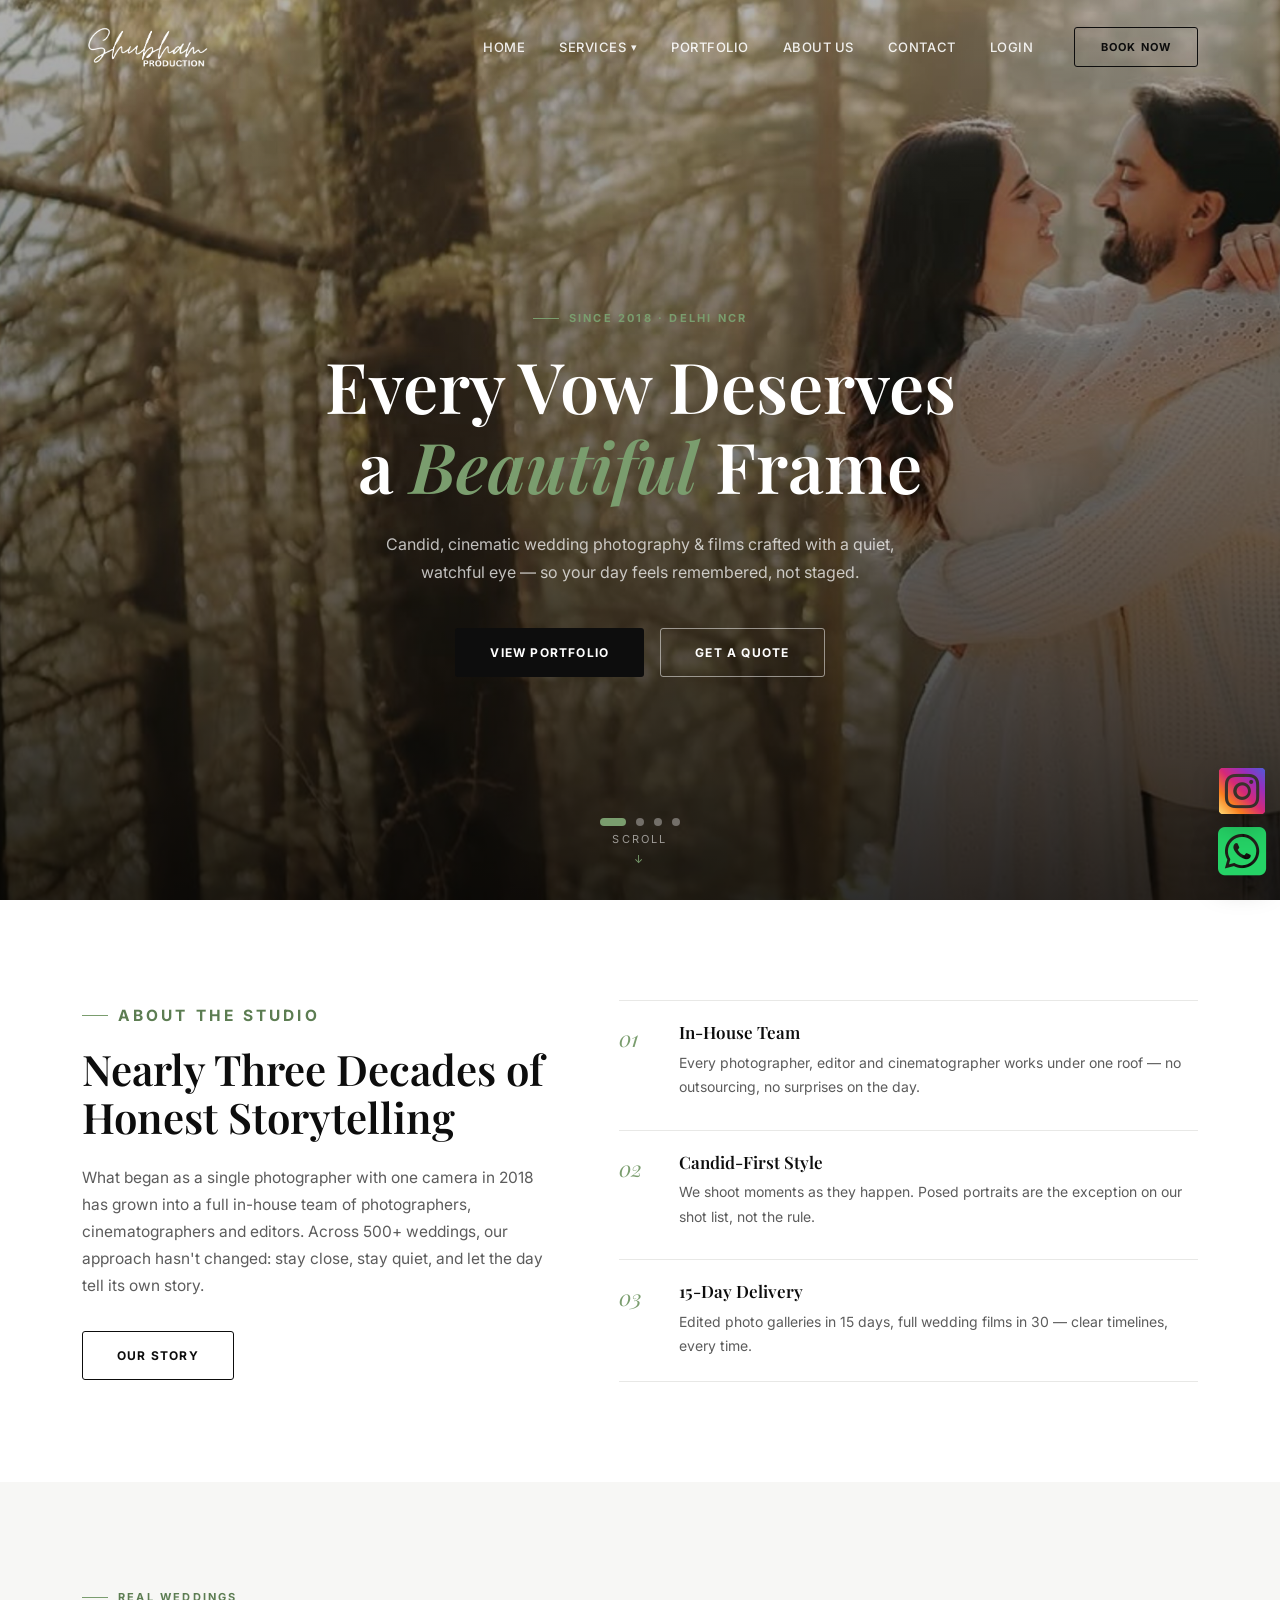
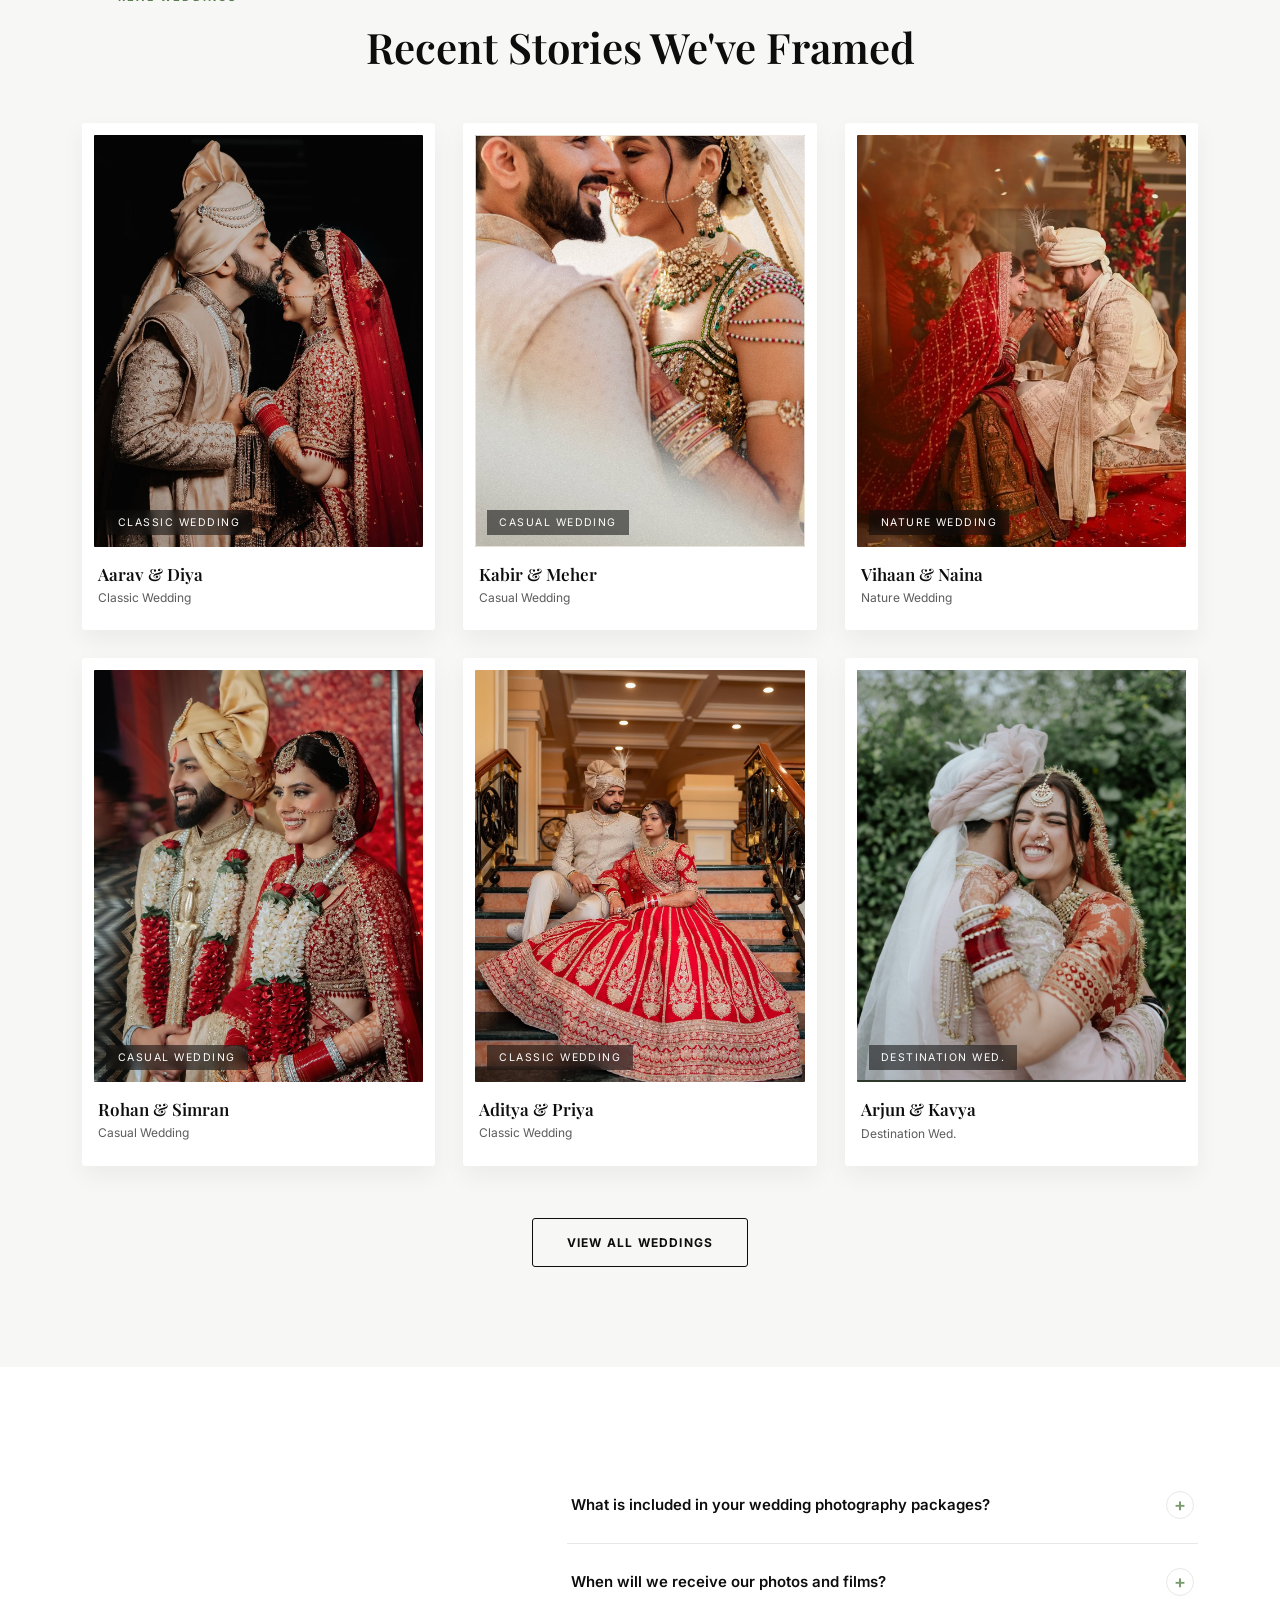
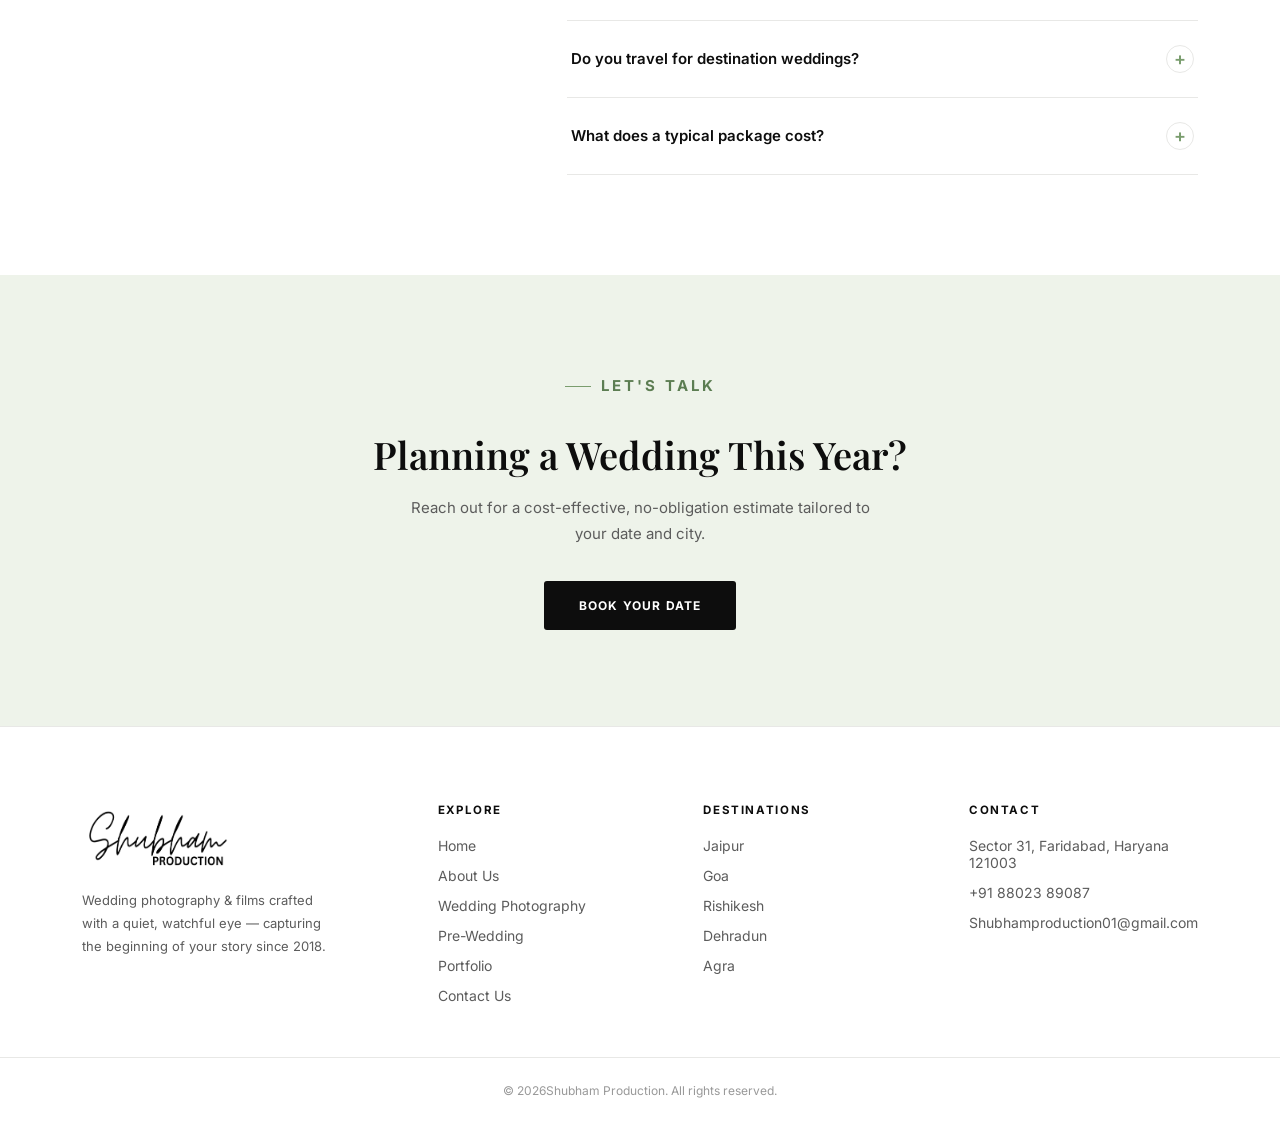
==== commit d5be56e8: "admin Portal" ====
--- a/index.html
+++ b/index.html
@@ -32,6 +32,7 @@
         <a href="portfolio.html" class="nav-link">Portfolio</a>
         <a href="about.html" class="nav-link">About Us</a>
         <a href="contact.html" class="nav-link">Contact</a>
+        <a href="admin-login.html" class="nav-link">login</a>
       </nav>
       <a href="contact.html" class="btn btn-outline header-cta">Book Now</a>
       <button class="menu-toggle" id="menuToggle" aria-label="Toggle menu">
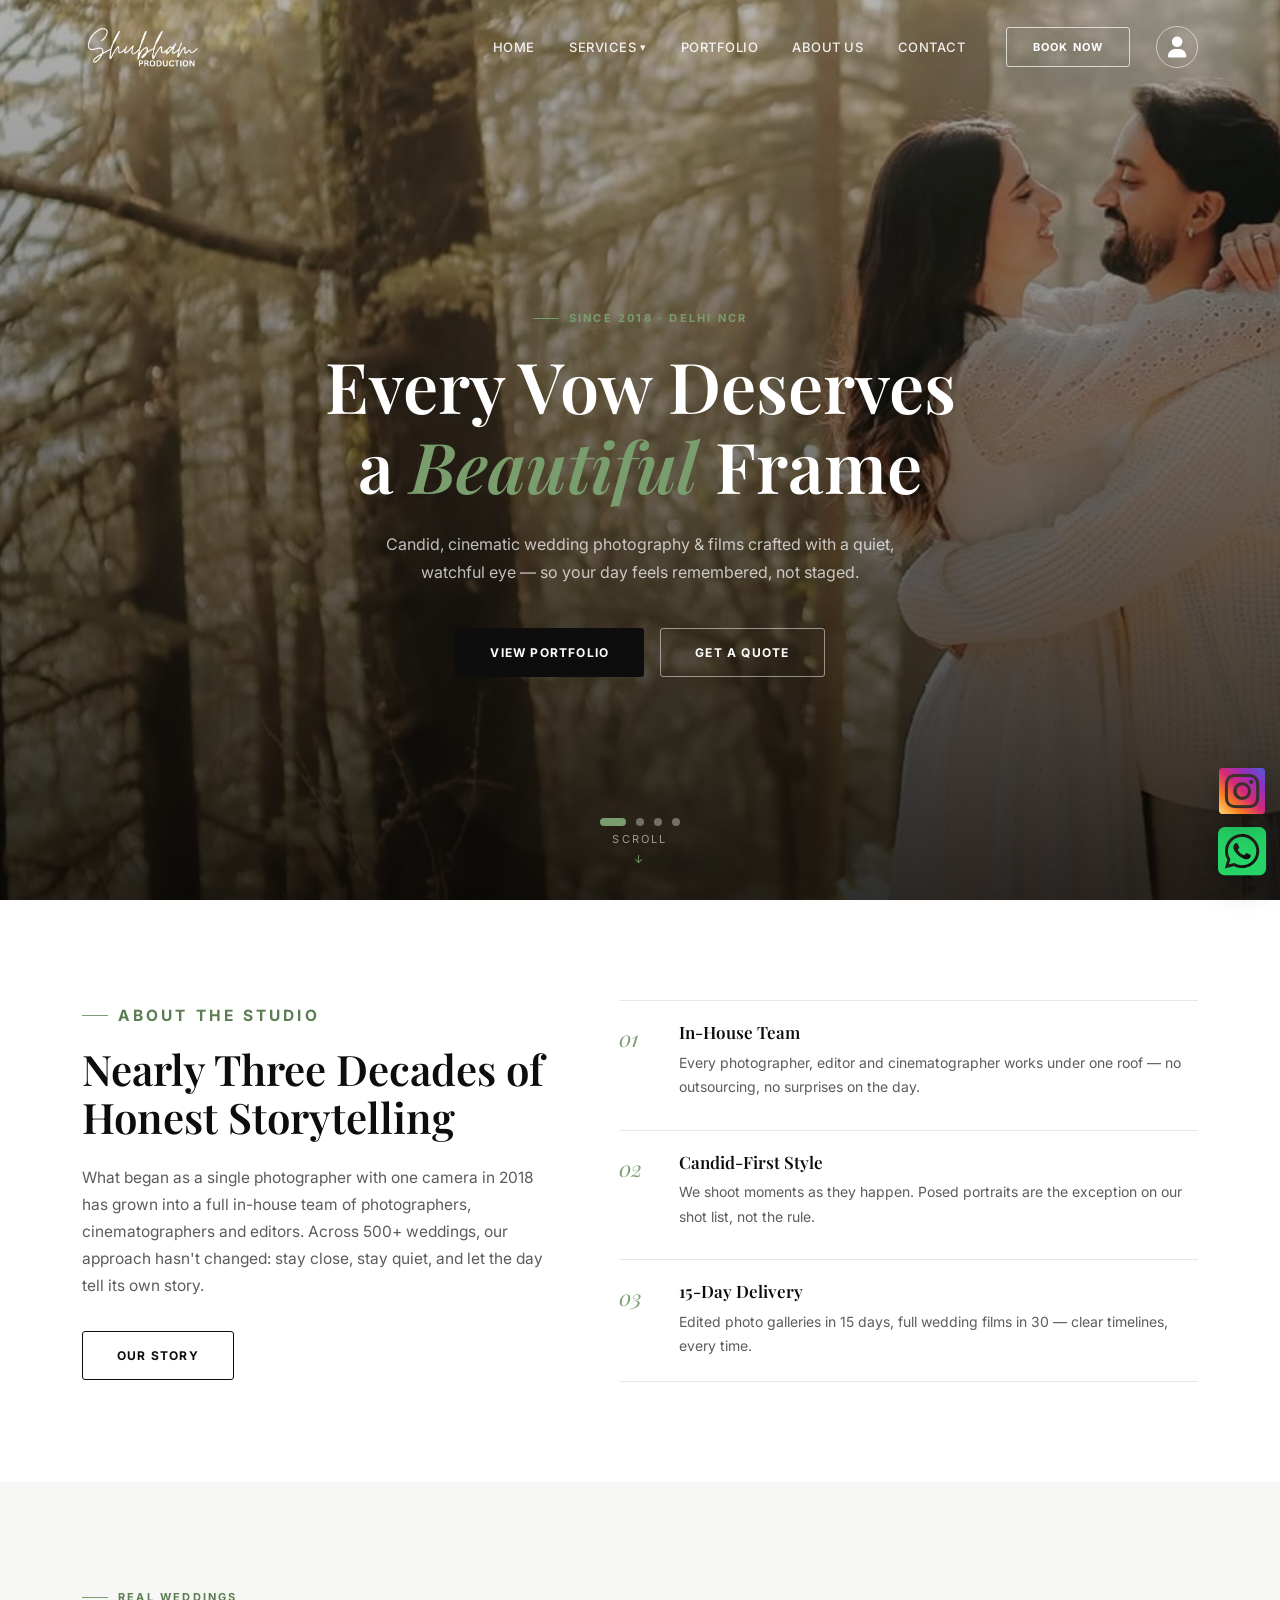
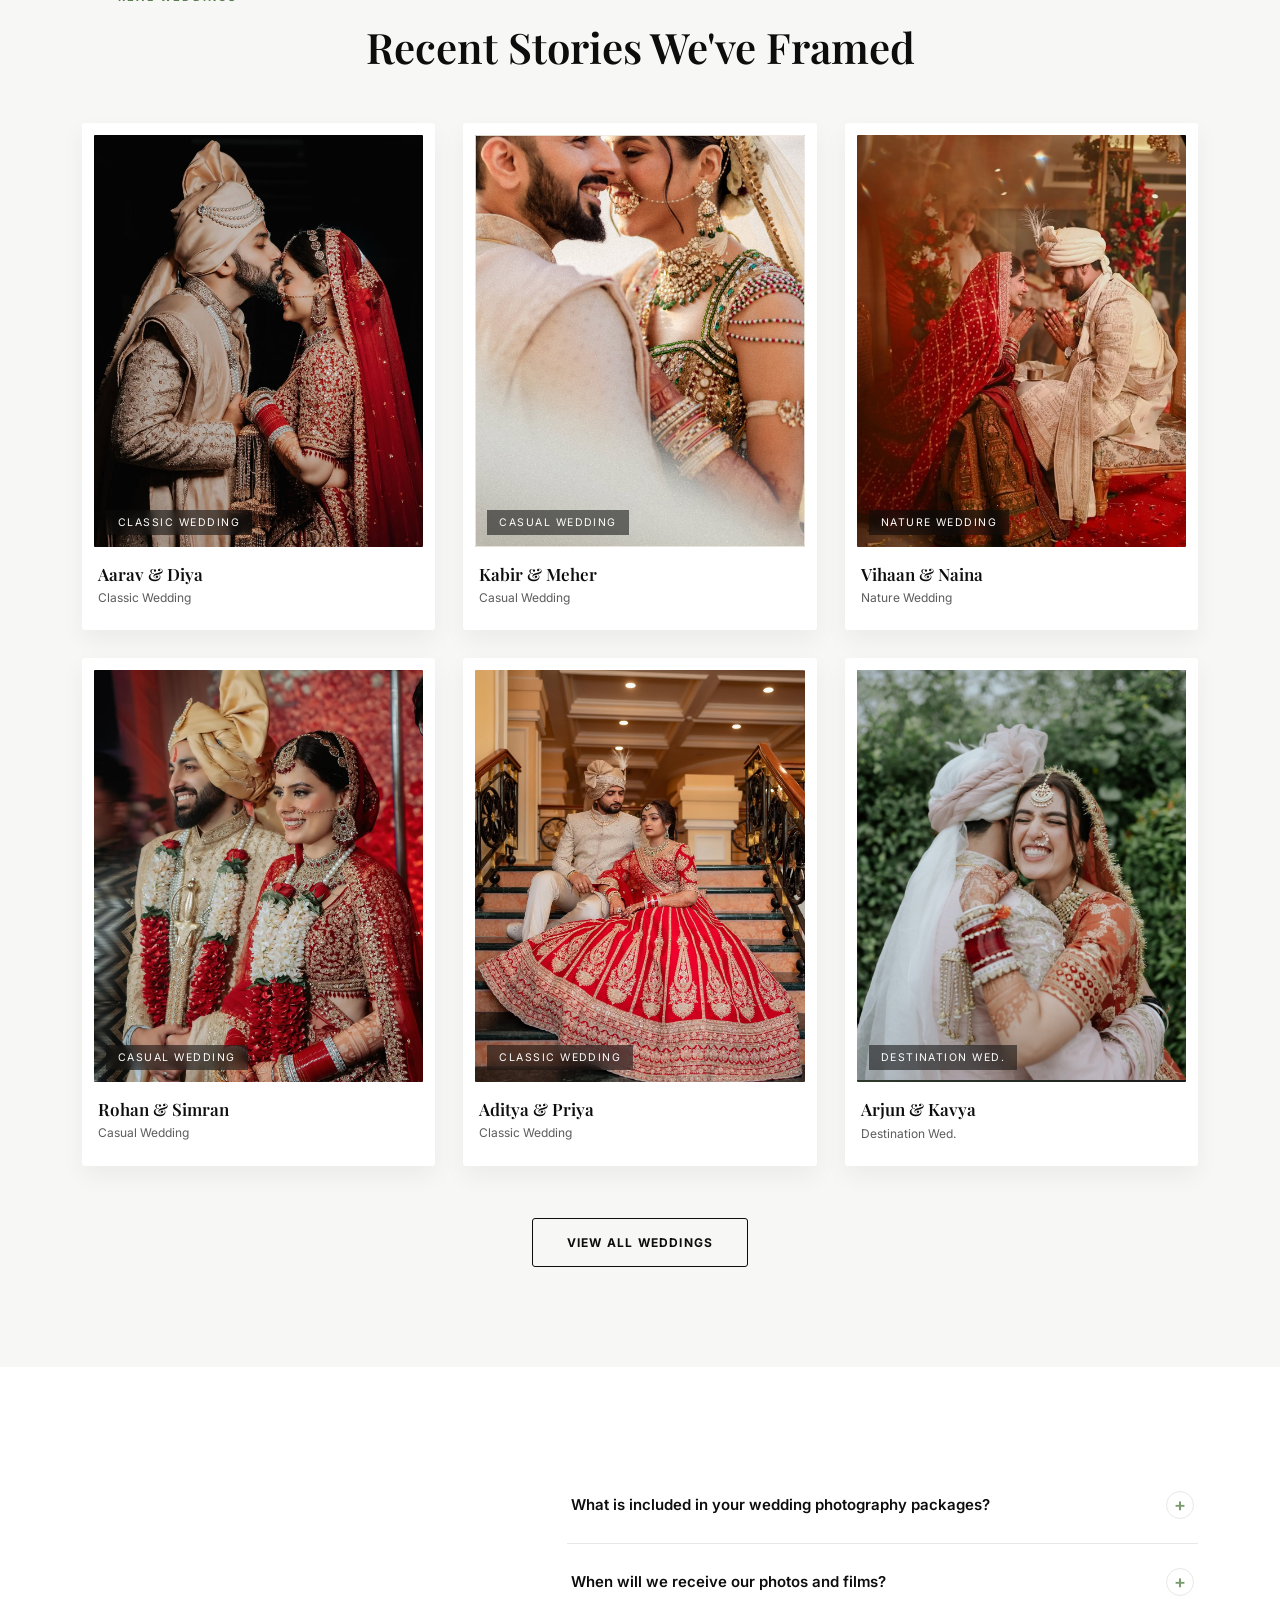
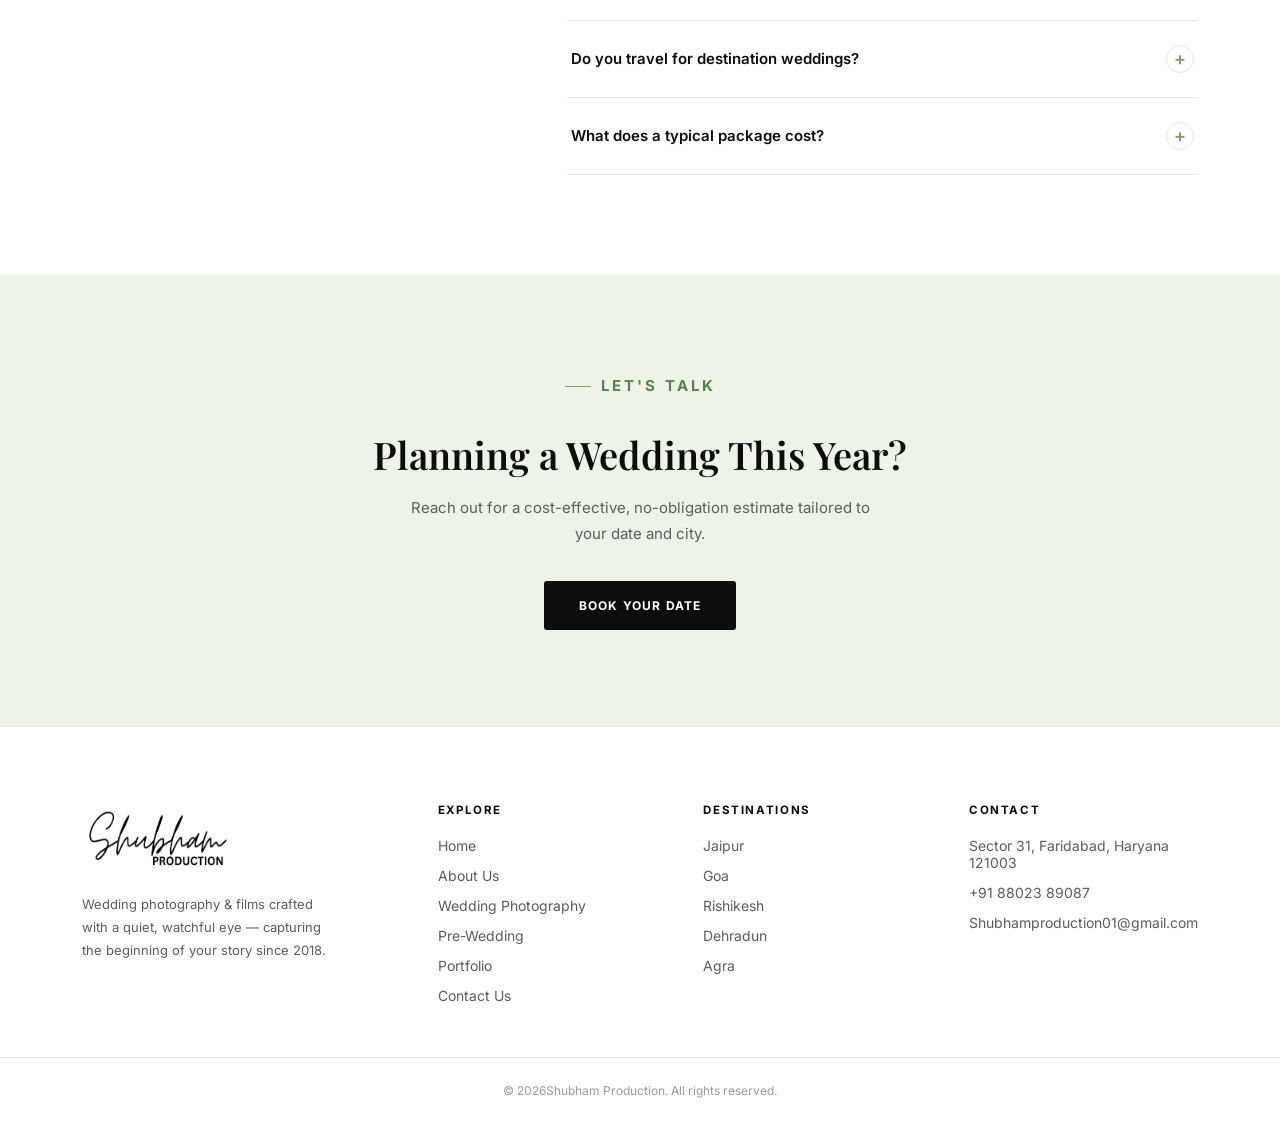
==== commit 33d079f2: "final codes with admin and client panel" ====
--- a/index.html
+++ b/index.html
@@ -9,8 +9,8 @@
   <link
     href="https://fonts.googleapis.com/css2?family=Playfair+Display:ital,wght@0,500;0,600;0,700;1,500&family=Inter:wght@400;500;600&display=swap"
     rel="stylesheet">
-  <link rel="stylesheet" href="style.css">
-  <link rel="stylesheet" href="offer-popup.css">
+  <link rel="stylesheet" href="css/style.css">
+  <link rel="stylesheet" href="css/offer-popup.css">
   <link rel="stylesheet" href="https://cdnjs.cloudflare.com/ajax/libs/font-awesome/6.5.2/css/all.min.css">
   <link rel="icon" href="img/favicon.png">
 </head>
@@ -19,7 +19,10 @@
 
   <header class="site-header" id="header">
     <div class="header-inner">
-      <a href="index.html" class="logo h-logo"><img src="img/logo-white.png" alt="Shubham Production"></a>
+      <a href="index.html" class="logo h-logo">
+        <img src="img/logo-white.png" class="logo-light" alt="Shubham Production">
+        <img src="img/logo.png" class="logo-dark" alt="Shubham Production">
+      </a>
       <nav class="main-nav" id="mainNav">
         <a href="index.html" class="nav-link active">Home</a>
         <div class="nav-dropdown">
@@ -32,9 +35,10 @@
         <a href="portfolio.html" class="nav-link">Portfolio</a>
         <a href="about.html" class="nav-link">About Us</a>
         <a href="contact.html" class="nav-link">Contact</a>
-        <a href="admin-login.html" class="nav-link">login</a>
       </nav>
       <a href="contact.html" class="btn btn-outline header-cta">Book Now</a>
+      <a href="login.html" class="nav-login" aria-label="Client and admin login" title="Client / Admin Login"><i
+          class="fa-solid fa-user"></i></a>
       <button class="menu-toggle" id="menuToggle" aria-label="Toggle menu">
         <span></span><span></span><span></span>
       </button>
@@ -61,7 +65,7 @@
       </div>
     </div>
     <div class="hero-dots" id="heroDots"></div>
-    <div class="hero-scroll">Scroll <span >↓</span></div>
+    <div class="hero-scroll">Scroll <span>↓</span></div>
   </section>
 
   <!-- ================= ABOUT / FEATURES ================= -->
@@ -131,7 +135,7 @@
               shoots, and more. We tailor each package around your wedding events, requirements, and budget.</p>
           </div>
         </div>
-        
+
         <div class="faq-item">
           <button class="faq-question">When will we receive our photos and films?<span
               class="faq-icon">+</span></button>
@@ -211,8 +215,8 @@
   <a href="https://www.instagram.com/shubhamproduction_/" target="_blank" class="instagram-fab"
     aria-label="Contact us"><i class="fa-brands fa-square-instagram"></i></a>
 
-  <script src="script.js"></script>
-  <script src="offer-popup.js" defer></script>
+  <script src="js/script.js"></script>
+  <script src="js/offer-popup.js" defer></script>
 </body>
 
 </html>
--- a/css/style.css
+++ b/css/style.css
@@ -0,0 +1,1294 @@
+  /* =========================================================
+    SHUBHAM PRODUCTION — Wedding Photography & Films
+    Theme: White & Black with a Light Sage-Green accent
+    ========================================================= */
+  :root{
+    --bg:        #ffffff;
+    --black:     #0d0d0d;
+    --ink:       #141414;
+    --ink-soft:  #5c5c5c;
+    --line:      #e8e8e6;
+    --panel:     #f7f7f5;
+
+    --green:      #7a9d6e;   /* primary accent — hover, links, highlights */
+    --green-dark: #5c7d52;
+    --green-pale: #eef3ea;   /* soft tint backgrounds */
+
+    --font-display: "Playfair Display", serif;
+    --font-body: "Inter", sans-serif;
+
+    --radius: 3px;
+    --container: 1180px;
+    --ease: cubic-bezier(.4,0,.2,1);
+    --ease-out-back: cubic-bezier(.34,1.56,.64,1);
+  }
+
+  *,*::before,*::after{ box-sizing: border-box; }
+  html{ scroll-behavior: smooth; }
+  body{
+    margin:0;
+    font-family: var(--font-body);
+    color: var(--ink);
+    background: var(--bg);
+    -webkit-font-smoothing: antialiased;
+  }
+  img{ max-width:100%; display:block; }
+  a{ text-decoration:none; color:inherit; }
+  ul{ list-style:none; margin:0; padding:0; }
+  h1,h2,h3{ font-family: var(--font-display); font-weight:600; margin:0; line-height:1.15; color: var(--black); }
+  p{ margin:0; line-height:1.75; color: var(--ink-soft); }
+  ::selection{ background: var(--green); color:#fff; }
+
+  .section-inner{
+    max-width: var(--container);
+    margin: 0 auto;
+    padding: 100px 32px;
+  }
+  .eyebrow{
+    display:inline-flex;
+    align-items:center;
+    gap:10px;
+    font-family: var(--font-body);
+    text-transform: uppercase;
+    letter-spacing: .2em;
+    font-size: 11px;
+    font-weight: 700;
+    color: var(--green-dark);
+    margin: 0 0 16px;
+  }
+  .eyebrow::before{
+    content:"";
+    width: 26px; height:1px;
+    background: var(--green);
+  }
+  .eyebrow.center{ justify-content:center; }
+  .center{ text-align:center; margin-left:auto; margin-right:auto; }
+
+  @media (prefers-reduced-motion: reduce){
+    *{ animation-duration: .001ms !important; transition-duration: .001ms !important; scroll-behavior:auto !important; }
+  }
+
+  /* =========================================================
+    Reveal-on-load keyframes
+    ========================================================= */
+  @keyframes fadeUp{
+    from{ opacity:0; transform: translateY(22px); }
+    to{ opacity:1; transform: translateY(0); }
+  }
+  @keyframes fadeIn{
+    from{ opacity:0; }
+    to{ opacity:1; }
+  }
+  @keyframes drawLine{
+    from{ width:0; }
+    to{ width:26px; }
+  }
+  @keyframes pulseRing{
+    0%{ box-shadow: 0 0 0 0 rgba(122,157,110,.45); }
+    70%{ box-shadow: 0 0 0 14px rgba(122,157,110,0); }
+    100%{ box-shadow: 0 0 0 0 rgba(122,157,110,0); }
+  }
+  @keyframes bob{ 0%,100%{ transform: translateY(0);} 50%{ transform: translateY(6px);} }
+
+  /* =========================================================
+    Buttons
+    ========================================================= */
+  .btn{
+    position:relative;
+    display:inline-flex;
+    align-items:center;
+    justify-content:center;
+    padding: 16px 34px;
+    font-size: 12px;
+    font-weight: 700;
+    letter-spacing:.1em;
+    text-transform: uppercase;
+    border-radius: var(--radius);
+    border: 1px solid transparent;
+    cursor:pointer;
+    overflow:hidden;
+    isolation:isolate;
+    transition: color .35s var(--ease), border-color .35s var(--ease), transform .3s var(--ease), box-shadow .3s var(--ease);
+  }
+  .btn::before{
+    content:"";
+    position:absolute; inset:0;
+    transform: translateX(-101%);
+    transition: transform .45s var(--ease);
+    z-index:-1;
+  }
+  .btn:hover{ transform: translateY(-3px); }
+  .btn:active{ transform: translateY(-1px); }
+  .btn:focus-visible{ outline: 2px solid var(--green); outline-offset: 3px; }
+
+  .btn-gold{ background: var(--black); color:#fff }
+  .btn-gold::before{ background: var(--green); }
+  .btn-gold:hover{ color:#fff; box-shadow: 0 14px 28px rgba(122,157,110,.35); }
+  .btn-gold:hover::before{ transform: translateX(0); }
+
+  .btn-outline{border-color: var(--black); color: var(--black); background: transparent; }
+  .btn-outline::before{ background: var(--black); }
+  .btn-outline:hover{ color:#fff; }
+  .btn-outline:hover::before{ transform: translateX(0); }
+
+  .btn-ghost{ border-color: rgba(255,255,255,.5); color:#fff; background: transparent; }
+  .btn-ghost::before{ background: var(--green); }
+  .btn-ghost:hover{ border-color: var(--green); color:#fff; }
+  .btn-ghost:hover::before{ transform: translateX(0); }
+
+  /* =========================================================
+    HEADER
+    ========================================================= */
+  .site-header{
+    position: fixed; top:0; left:0; right:0; z-index: 100;
+    background: transparent;
+    transition: background .4s var(--ease), box-shadow .4s var(--ease), padding .4s var(--ease);
+  }
+  .site-header.scrolled,
+  .site-header.solid{
+    background: rgba(255,255,255,.92);
+    backdrop-filter: blur(10px);
+    box-shadow: 0 2px 24px rgba(0,0,0,.06);
+  }
+  .header-inner{
+    max-width: var(--container);
+    margin:0 auto;
+    padding: 22px 32px;
+    display:flex; align-items:center; gap: 40px;
+    transition: padding .4s var(--ease);
+  }
+  .site-header.scrolled .header-inner,
+  .site-header.solid .header-inner{ padding: 14px 32px; }
+  .logo{
+    display:inline-flex; align-items:center;
+    font-family: var(--font-display);
+    font-size: 22px;
+    font-weight:700;
+    color:#fff;
+    letter-spacing: .02em;
+    transition: color .4s var(--ease);
+  }
+  .logo img{ height: 50px; width: auto; }
+  /* two logos: white one over the dark hero, dark one on the solid / scrolled header */
+  .logo .logo-dark{ display:none; }
+  .site-header.scrolled .logo .logo-light,
+  .site-header.solid .logo .logo-light{ display:none; }
+  .site-header.scrolled .logo .logo-dark,
+  .site-header.solid .logo .logo-dark{ display:block; }
+  .logo span{ color: var(--green); font-style: italic; font-weight:500; }
+
+  .main-nav{ display:flex; align-items:center; gap: 32px; margin-left: auto; }
+  .nav-link{
+    position:relative;
+    color: rgba(255,255,255,.9);
+    font-size: 13px;
+    font-weight:500;
+    letter-spacing:.04em;
+    text-transform: uppercase;
+    padding: 6px 1px;
+    display:flex; align-items:center; gap:4px;
+    transition: color .3s var(--ease);
+  }
+  .site-header.scrolled .nav-link,
+  .site-header.solid .nav-link{ color: var(--ink); }
+  .nav-link::after{
+    content:"";
+    position:absolute; left:0; bottom:0;
+    width:0; height:2px;
+    background: var(--green);
+    transition: width .3s var(--ease);
+  }
+  .nav-link:hover, .nav-link.active{ color: var(--green-dark); }
+  .nav-link:hover::after, .nav-link.active::after{ width:100%; }
+  .chev{ font-style:normal; font-size: 11px; transition: transform .3s var(--ease); }
+  .nav-dropdown:hover .chev{ transform: rotate(180deg); }
+
+  .nav-dropdown{ position:relative; }
+  .dropdown-menu{
+    position:absolute; top: 100%; left:0; margin-top:14px;
+    background: #fff;
+    min-width: 230px;
+    padding: 10px 0;
+    border-radius: var(--radius);
+    box-shadow: 0 20px 45px rgba(0,0,0,.12);
+    border: 1px solid var(--line);
+    opacity:0; visibility:hidden; transform: translateY(10px);
+    transition: opacity .3s var(--ease), transform .3s var(--ease), visibility .3s;
+  }
+  .nav-dropdown:hover .dropdown-menu,
+  .nav-dropdown:focus-within .dropdown-menu{
+    opacity:1; visibility:visible; transform: translateY(0);
+  }
+  .dropdown-menu a{
+    display:block; padding: 11px 22px;
+    color: var(--ink-soft); font-size: 13px;
+    border-left: 2px solid transparent;
+    transition: all .25s var(--ease);
+  }
+  .dropdown-menu a:hover{ background: var(--green-pale); color: var(--green-dark); border-left-color: var(--green); padding-left: 26px; }
+
+  .header-cta{ padding: 12px 26px; font-size:11px;  }
+  .menu-toggle{ display:none; background:none; border:none; cursor:pointer; padding:6px; position:relative; z-index:101; }
+  .menu-toggle span{ display:block; width: 24px; height:2px; background:#fff; margin: 5px 0; transition: all .3s var(--ease); }
+  .site-header.scrolled .menu-toggle span,
+  .site-header.solid .menu-toggle span,
+  .site-header.menu-open .menu-toggle span{ background: var(--black); }
+  .site-header.menu-open .menu-toggle span:nth-child(1){ transform: translateY(7px) rotate(45deg); }
+  .site-header.menu-open .menu-toggle span:nth-child(2){ opacity:0; }
+  .site-header.menu-open .menu-toggle span:nth-child(3){ transform: translateY(-7px) rotate(-45deg); }
+
+  /* white "Book Now" while the header floats over the dark hero */
+  .site-header:not(.scrolled):not(.solid):not(.menu-open) .header-cta{ border-color: rgba(255,255,255,.7); color:#fff; }
+  .site-header:not(.scrolled):not(.solid):not(.menu-open) .header-cta::before{ background:#fff; }
+  .site-header:not(.scrolled):not(.solid):not(.menu-open) .header-cta:hover{ color: var(--black); }
+
+  /* login icon (person) — sits next to Book Now / hamburger on every page */
+  .nav-login{
+    position:relative; z-index:101;
+    width:42px; height:42px; flex-shrink:0;
+    display:inline-flex; align-items:center; justify-content:center;
+    border-radius:50%; border:1px solid rgba(255,255,255,.55);
+    color:#fff; font-size:21px; line-height:1;
+    margin-left:-14px;
+    transition: background .3s var(--ease), color .3s var(--ease), border-color .3s var(--ease), transform .3s var(--ease);
+  }
+  .nav-login:hover, .nav-login.active{ background: var(--green); border-color: var(--green); color:#fff; transform: translateY(-2px); }
+  .nav-login:focus-visible{ outline:2px solid var(--green); outline-offset:3px; }
+  .site-header.scrolled .nav-login,
+  .site-header.solid .nav-login,
+  .site-header.menu-open .nav-login{ color: var(--black); border-color: var(--line); }
+  .site-header.scrolled .nav-login:hover, .site-header.solid .nav-login:hover,
+  .site-header.scrolled .nav-login.active, .site-header.solid .nav-login.active{ color:#fff; border-color: var(--green); }
+
+  /* =========================================================
+    HERO
+    ========================================================= */
+  .hero{
+    position: relative;
+    min-height: 100vh;
+    display:flex; flex-direction:column; align-items:center; justify-content:center;
+    text-align:center;
+    padding: 140px 24px 60px;
+    background: var(--black);
+    overflow:hidden;
+  }
+  .hero::before{
+    content:"";
+    position:absolute; inset:0;
+    background:
+      radial-gradient(circle at 18% 20%, rgba(122,157,110,.22), transparent 45%),
+      radial-gradient(circle at 82% 78%, rgba(122,157,110,.14), transparent 50%);
+  }
+  .hero-overlay{
+    position:absolute; inset:0; z-index:1;
+    background:
+      linear-gradient(180deg, rgba(0,0,0,.3), rgba(0,0,0,.55) 55%, rgba(0,0,0,.82)),
+      repeating-linear-gradient(120deg, rgba(255,255,255,.03) 0 2px);
+    pointer-events:none;
+  }
+
+  /* Ken Burns rotating hero slideshow */
+  .hero-slideshow{ position:absolute; inset:0; z-index:0; overflow:hidden; }
+  .hero-slide{
+    position:absolute; inset:0; opacity:0;
+    transition: opacity 1.8s ease;
+    animation: kenBurns 18s ease-in-out infinite alternate;
+  }
+  .hero-slide.active{ opacity:1; }
+  /* .hero-slide:nth-child(1){ background: radial-gradient(circle at 25% 30%, #2b2b2b, #0a0a0a 72%); transform-origin: top left; }
+  .hero-slide:nth-child(2){ background: radial-gradient(circle at 75% 35%, #3d5236, #0a0a0a 72%); transform-origin: bottom right; animation-delay: -5s; }
+  .hero-slide:nth-child(3){ background: radial-gradient(circle at 50% 75%, #232323, #10190d 72%); transform-origin: center; animation-delay: -10s; }
+  .hero-slide:nth-child(4){ background: radial-gradient(circle at 30% 80%, #5c7d52, #0a0a0a 72%); transform-origin: top right; animation-delay: -14s; } */
+  .hero-slide:nth-child(1){
+    background-image:
+      url("../img/portfolio/home/1.jpg");
+    background-size: cover;
+    background-position: center;
+    background-repeat: no-repeat;
+    transform-origin: top left;
+  }
+
+  .hero-slide:nth-child(2){
+    background-image:
+      url("../img/portfolio/home/2.jpg");
+    background-size: cover;
+    background-position: center;
+    background-repeat: no-repeat;
+    transform-origin: center right;
+    animation-delay: -5s;
+  }
+
+  .hero-slide:nth-child(3){
+    background-image:
+      url("../img/portfolio/home/3.jpg");
+    background-size: cover;
+    background-position: center;
+    background-repeat: no-repeat;
+    transform-origin: top center ;
+    animation-delay: -10s;
+  }
+
+  .hero-slide:nth-child(4){
+    background-image:
+      url("../img/portfolio/home/4.jpg");
+    background-size: cover;
+    background-position: center;
+    background-repeat: no-repeat;
+    transform-origin: top center;
+    animation-delay: -14s;
+  }
+  @keyframes kenBurns{ from{ transform: scale(1); } to{ transform: scale(1.2); } }
+
+  .hero-dots{
+    position:absolute; bottom: 74px; left:50%; transform: translateX(-50%);
+    display:flex; gap:10px; z-index:2;
+  }
+  .hero-dot{
+    width:8px; height:8px; border-radius:50%;
+    background: rgba(255,255,255,.35); cursor:pointer; border:none; padding:0;
+    transition: all .35s var(--ease);
+  }
+  .hero-dot.active{ background: var(--green); width:26px; border-radius:4px; }
+
+  .hero-content{ position:relative; z-index:2; max-width: 760px; }
+  .hero .eyebrow{ color: var(--green); justify-content:center; opacity:0; animation: fadeUp .8s var(--ease) .1s forwards; }
+  .hero .eyebrow::before{ background: var(--green); }
+  .hero h1{
+    color:#fff;
+    font-size: clamp(38px, 6vw, 70px);
+    margin-bottom: 24px;
+    opacity:0; animation: fadeUp .9s var(--ease) .28s forwards;
+  }
+  .hero h1 em{ color: var(--green); font-style: italic; }
+  .hero-sub{
+    color: rgba(255,255,255,.72);
+    max-width: 520px;
+    margin: 0 auto 42px;
+    font-size: 16px;
+    opacity:0; animation: fadeUp .9s var(--ease) .46s forwards;
+  }
+  .hero-actions{
+    display:flex; gap:16px; justify-content:center; flex-wrap:wrap;
+    opacity:0; animation: fadeUp .9s var(--ease) .64s forwards;
+  }
+  .hero-scroll{
+    position:absolute; bottom: 34px; left:50%; transform: translateX(-50%); z-index:2;
+    color: rgba(255,255,255,.55);
+    font-size: 11px; letter-spacing:.2em; text-transform:uppercase;
+    display:flex; flex-direction:column; align-items:center; gap:6px;
+    opacity:0; animation: fadeIn 1s var(--ease) 1s forwards;
+  }
+  .hero-scroll span{ animation: bob 1.8s ease-in-out infinite; color: var(--green); }
+
+  /* =========================================================
+    ABOUT
+    ========================================================= */
+  .about-grid{
+    display:grid;
+    grid-template-columns: .9fr 1.1fr;
+    gap: 64px;
+    align-items:start;
+  }
+  .about-copy h2{ font-size: clamp(28px, 3.4vw, 42px); margin-bottom: 22px; }
+  .about-copy p{ font-size: 15.5px; }
+  .about-features{ display:grid; gap: 8px; }
+  .feature{
+    padding: 22px 0 22px 60px;
+    position:relative;
+    border-top: 1px solid var(--line);
+    transition: padding-left .35s var(--ease);
+  }
+  .feature:last-child{ border-bottom: 1px solid var(--line); }
+  .feature:hover{ padding-left: 68px; }
+  .feature-num{
+    position:absolute; left:0; top:22px;
+    font-family: var(--font-display);
+    font-size: 22px; font-style: italic;
+    color: var(--green);
+    transition: color .35s var(--ease);
+  }
+  .feature h3{ font-size: 17px; margin-bottom: 8px; }
+  .feature p{ font-size: 14px; }
+
+  .team-photo img {
+    box-shadow:
+      3px 4px 10px rgba(0, 0, 0, 0.18),
+      3px 3px 12px rgba(218, 190, 100, 0.15);
+  }
+
+  /* =========================================================
+    PORTFOLIO
+    ========================================================= */
+  .portfolio{ background: var(--panel); }
+  .portfolio h2{ font-size: clamp(28px, 3.4vw, 42px); margin-bottom: 52px; }
+  .portfolio-grid{
+    display:grid;
+    grid-template-columns: repeat(3, 1fr);
+    gap: 28px;
+  }
+  .p-card{
+    position:relative;
+    background: #fff;
+    padding: 12px 12px 22px;
+    border-radius: var(--radius);
+    box-shadow: 0 10px 24px rgba(0,0,0,.05);
+    transition: transform .4s var(--ease), box-shadow .4s var(--ease);
+  }
+  .p-card:hover{ transform: translateY(-8px); box-shadow: 0 26px 46px rgba(0,0,0,.12); }
+  .p-thumb{
+    aspect-ratio: 4/5;
+    border-radius: 1px;
+    background: linear-gradient(150deg, var(--tone-a), var(--tone-b));
+    position:relative;
+    overflow:hidden;
+  }
+  .p-thumb::after{
+    content:"";
+    position:absolute; inset:0;
+    background: rgba(13,13,13,.15);
+    opacity:0; transition: opacity .4s var(--ease);
+  }
+  .p-card:hover .p-thumb::after{ opacity:1; }
+  .p-thumb-inner{
+    position:absolute; inset:0;
+    transition: transform .6s var(--ease);
+  }
+  .p-card:hover .p-thumb-inner{ transform: scale(1.08); }
+  .p-corner{
+    position:absolute; width: 24px; height:24px;
+    border: 2px solid #fff; z-index:2;
+    opacity:0; transition: opacity .4s var(--ease) .1s;
+  }
+  .p-corner.tl{ top:10px; left:10px; border-right:none; border-bottom:none; }
+  .p-corner.br{ bottom:10px; right:10px; border-left:none; border-top:none; }
+  .p-card:hover .p-corner{ opacity:1; }
+  .p-tag{
+    position:absolute; bottom: 12px; left: 12px; z-index:2;
+    color:#fff; font-size: 10.5px; text-transform: uppercase; letter-spacing:.14em;
+    background: rgba(13,13,13,.55); padding: 6px 12px;
+    backdrop-filter: blur(4px);
+  }
+  .p-names{ font-size: 17px; margin: 18px 4px 3px; transition: color .3s var(--ease); }
+  .p-card:hover .p-names{ color: var(--green-dark); }
+  .p-type{ font-size: 12px; margin: 0 4px; color: var(--ink-soft); }
+  .portfolio-cta{ text-align:center; margin-top: 52px; }
+
+  /* =========================================================
+    FAQ
+    ========================================================= */
+  .faq-grid{
+    display:grid;
+    grid-template-columns: .8fr 1.2fr;
+    gap: 64px;
+  }
+  .faq-heading h2{ font-size: clamp(28px, 3.4vw, 40px); margin: 0 0 18px; }
+  .faq-sub{ font-size: 14px; margin-top: 18px; }
+  .faq-item{ border-bottom: 1px solid var(--line); }
+  .faq-question{
+    width:100%; text-align:left;
+    background:none; border:none; cursor:pointer;
+    padding: 24px 4px;
+    font-family: var(--font-body);
+    font-size: 15px; font-weight:600; color: var(--black);
+    display:flex; justify-content:space-between; align-items:center; gap: 16px;
+    transition: color .3s var(--ease);
+  }
+  .faq-question:hover{ color: var(--green-dark); }
+  .faq-question:focus-visible{ outline: 2px solid var(--green); outline-offset:3px; }
+  .faq-icon{
+    font-size:18px; color: var(--green); flex-shrink:0;
+    display:inline-flex; align-items:center; justify-content:center;
+    width:28px; height:28px; border-radius:50%; border:1px solid var(--line);
+    transition: transform .35s var(--ease-out-back), background .3s var(--ease), border-color .3s var(--ease), color .3s var(--ease);
+  }
+  .faq-item.open .faq-icon{ transform: rotate(135deg); background: var(--green); color:#fff; border-color: var(--green); }
+  .faq-answer{
+    max-height:0; overflow:hidden;
+    transition: max-height .4s var(--ease);
+  }
+  .faq-answer p{ font-size: 14px; padding: 0 4px 24px; }
+  .faq-item.open .faq-answer{ max-height: 240px; }
+
+  /* =========================================================
+    CONTACT
+    ========================================================= */
+  .contact{ background: var(--black); }
+  .contact-grid{ display:grid; grid-template-columns: .85fr 1.15fr; gap: 64px; }
+  .contact h2{ color:#fff; font-size: clamp(28px,3.4vw,40px); margin-bottom:18px; }
+  .contact .eyebrow{ color: var(--green); }
+  .contact .eyebrow::before{ background: var(--green); }
+  .contact-info > p{ color: rgba(255,255,255,.65); font-size:14px; max-width: 340px; }
+  .contact-details{ margin-top: 42px; display:grid; gap: 24px; }
+  .contact-details li{ display:flex; flex-direction:column; gap:5px; padding-left:18px; border-left:2px solid var(--green); }
+  .contact-details strong{ color: var(--green); font-size:11px; text-transform:uppercase; letter-spacing:.14em; }
+  .contact-details span{ color:#fff; font-size:15px; }
+
+  .contact-form{ background: #fff; padding: 44px; border-radius: var(--radius); box-shadow: 0 30px 70px rgba(0,0,0,.35); }
+  .form-row{ display:grid; grid-template-columns:1fr 1fr; gap: 18px; }
+  .form-field{ margin-bottom: 20px; }
+  .form-field label{ display:block; font-size:11.5px; font-weight:700; text-transform:uppercase; letter-spacing:.08em; color: var(--black); margin-bottom:9px; }
+  .form-field input, .form-field select{
+    width:100%; padding: 13px 14px; font-family: var(--font-body); font-size:14px;
+    border: 1px solid var(--line); border-radius: var(--radius); background:#fff; color: var(--ink);
+    transition: border-color .3s var(--ease), box-shadow .3s var(--ease);
+  }
+  .form-field input:hover, .form-field select:hover{ border-color: var(--green); }
+  .form-field input:focus, .form-field select:focus{ outline:none; border-color: var(--green); box-shadow: 0 0 0 3px var(--green-pale); }
+  #budgetValue{ color: var(--green-dark); font-weight:700; }
+  input[type="range"]{ accent-color: var(--green); padding: 0; width:100%; }
+  .form-submit{ width:100%; margin-top: 8px; }
+  .form-note{ margin-top: 16px; font-size: 13px; color: var(--green-dark); text-align:center; min-height: 18px; }
+
+  .map-placeholder {
+    position: relative;
+    overflow: hidden;
+    border-radius: 12px;
+  }
+
+  .map-address {
+    position: absolute;
+    top: 15px;
+    left: 15px;
+    z-index: 2;
+
+    display: flex;
+    align-items: center;
+    gap: 8px;
+
+    background: rgba(255, 255, 255, 0.95);
+    padding: 10px 16px;
+    border-radius: 8px;
+
+    font-size: 14px;
+    color: #333;
+    box-shadow: 0 4px 15px rgba(0, 0, 0, 0.15);
+  }
+
+  .map-address i {
+    color: #b49a45;
+  }
+
+  /* =========================================================
+    FOOTER
+    ========================================================= */
+  .site-footer{ background: #fff; border-top: 1px solid var(--line); }
+  .footer-grid{
+    display:grid; grid-template-columns: 1.4fr 1fr 1fr 1fr; gap: 40px;
+    padding-top: 76px; padding-bottom: 40px;
+  }
+  .footer-brand .logo{ color: var(--black); }
+  .footer-brand p{ color: var(--ink-soft); font-size:13px; margin-top:16px; max-width: 260px; }
+  .footer-col h4{ color: var(--black); font-family: var(--font-body); font-size:11.5px; text-transform:uppercase; letter-spacing:.14em; margin: 0 0 20px; }
+  .footer-col a{ display:block; color: var(--ink-soft); font-size:14px; margin-bottom: 13px; transition: color .3s var(--ease), transform .3s var(--ease); }
+  .footer-col a:hover{ color: var(--green-dark); transform: translateX(4px); }
+  .footer-bottom{ border-top: 1px solid var(--line); padding: 22px 32px; text-align:center; }
+  .footer-bottom p{ color: #999; font-size:12px; }
+  .f-logo img{height: 56px; width: auto;}
+
+
+  /* whatsapp-style floating button */
+  .whatsapp-fab i{
+    position:fixed; bottom: 26px; right: 15px; z-index:90;
+    width: 46px; height:46px; color: #25D366;
+    display:flex; align-items:center; justify-content:center;
+    font-size: 55px; box-shadow: 0 12px 28px rgba(0,0,0,.25);
+    transition: transform .35s var(--ease-out-back), background .3s var(--ease);
+    animation: pulseRing 2.6s ease-out infinite;
+  }
+
+  .instagram-fab{
+    position:fixed; bottom: 86px; right: 15px; z-index:90;
+    width: 46px; height:46px; background: linear-gradient( 
+      45deg,
+      #FEDA75,
+      #FA7E1E,
+      #D62976,
+      #962FBF,
+      #4F5BD5
+    );
+    -webkit-background-clip: text;
+    -webkit-text-fill-color: transparent;
+    background-clip: text;
+
+    display:flex; align-items:center; justify-content:center;
+    font-size: 55px; box-shadow: 0 12px 28px rgba(0,0,0,.25);
+    transition: transform .35s var(--ease-out-back), background .3s var(--ease);
+    animation: pulseRing 2.6s ease-out infinite;
+  }
+
+  .whatsapp-fab i:hover{ transform:scale(1.1);}
+  .instagram-fab:hover{ transform:scale(1.1);}
+
+  /* =========================================================
+    RESPONSIVE
+    ========================================================= */
+  @media (max-width: 980px){
+    .about-grid, .faq-grid, .contact-grid{ grid-template-columns: 1fr; }
+    .portfolio-grid{ grid-template-columns: repeat(2, 1fr); }
+    .footer-grid{ grid-template-columns: 1fr 1fr; }
+  }
+  @media (max-width: 760px){
+    .main-nav{
+      position:fixed; top:0; right:0; height:100vh; width: 78%; max-width: 320px;
+      background: #fff;
+      flex-direction:column; align-items:flex-start; gap: 4px;
+      padding: 100px 28px 28px;
+      transform: translateX(100%);
+      transition: transform .4s var(--ease);
+      box-shadow: -10px 0 40px rgba(0,0,0,.1);
+    }
+    .main-nav.open{ transform: translateX(0); }
+    .main-nav .nav-link{ color: var(--ink) !important; width:100%; padding:12px 0; }
+    .nav-dropdown{ width:100%; }
+    .dropdown-menu{ position:static; opacity:1; visibility:visible; transform:none; box-shadow:none; border:none; padding-left: 12px; display:none; margin-top:0; }
+    .nav-dropdown.open .dropdown-menu{ display:block; }
+    .header-cta{ display:none; }
+    .nav-login{ margin-left:auto; }
+    .menu-toggle{ display:block; margin-left: 4px; }
+    .header-inner{ gap: 12px; padding: 16px 20px; }
+    .site-header.scrolled .header-inner, .site-header.solid .header-inner{ padding: 10px 20px; }
+    .logo img{ height: 44px; }
+    .portfolio-grid{ grid-template-columns: 1fr; }
+    .form-row{ grid-template-columns: 1fr; }
+    .contact-form{
+      padding: 28px 20px;
+      margin-left: -20px;
+      margin-right: -20px;
+      width: calc(100% + 40px);
+      border-radius: 0;
+    }
+    .form-row{ gap: 12px; }
+    .form-field{ margin-bottom: 16px; }
+    .footer-grid{ grid-template-columns: 1fr; padding: 56px 0 20px; }
+    .section-inner{ padding: 64px 20px; }
+  }
+
+  /* =========================================================
+    SCROLL-REVEAL UTILITY (used across all pages)
+    ========================================================= */
+  .reveal{ opacity:0; transform: translateY(30px); transition: opacity .8s var(--ease), transform .8s var(--ease); }
+  .reveal.revealed{ opacity:1; transform:none; }
+  .reveal-delay-1{ transition-delay:.12s; }
+  .reveal-delay-2{ transition-delay:.24s; }
+  .reveal-delay-3{ transition-delay:.36s; }
+
+  /* =========================================================
+    PAGE HERO (inner pages: wedding, pre-wedding, about, contact)
+    ========================================================= */
+  .page-hero{
+    position:relative; background: var(--black);
+    padding: 180px 24px 100px; text-align:center; overflow:hidden;
+  }
+  .page-hero::before{
+    content:""; position:absolute; inset:0;
+    background:
+      radial-gradient(circle at 18% 20%, rgba(122,157,110,.22), transparent 48%),
+      radial-gradient(circle at 85% 80%, rgba(122,157,110,.14), transparent 50%);
+  }
+  .page-hero-content{ position:relative; max-width: 720px; margin:0 auto; }
+  .page-hero .eyebrow{ color: var(--green); justify-content:center; }
+  .page-hero .eyebrow::before{ background: var(--green); }
+  .page-hero h1{ color:#fff; font-size: clamp(34px, 5vw, 58px); }
+  .page-hero p{ color: rgba(255,255,255,.72); max-width: 520px; margin: 20px auto 0; font-size:15.5px; }
+  .breadcrumb{ margin-top: 22px; font-size: 12px; letter-spacing:.1em; text-transform:uppercase; color: rgba(255,255,255,.5); }
+  .breadcrumb a{ color: var(--green); transition: color .3s var(--ease); }
+  .breadcrumb a:hover{ color: var(--green-light, var(--green)); }
+  .breadcrumb .sep{ margin: 0 8px; }
+
+  /* =========================================================
+    CTA BANNER (reused across pages)
+    ========================================================= */
+  .cta-banner{ background: var(--green-pale); text-align:center; padding: 96px 24px; }
+  .cta-banner h2{ font-size: clamp(26px, 3vw, 38px); margin: 0 0 18px; }
+  .cta-banner p{ max-width: 480px; margin: 0 auto 34px; font-size: 15px; }
+
+  /* =========================================================
+    PACKAGES (wedding / pre-wedding)
+    ========================================================= */
+  .packages-grid{ display:grid; grid-template-columns: repeat(3, 1fr); gap: 28px; margin-top: 56px; }
+  .package-card{
+    background:#fff; border:1px solid var(--line); border-radius: var(--radius);
+    padding: 44px 32px; text-align:center; position:relative;
+    transition: transform .4s var(--ease), box-shadow .4s var(--ease), border-color .4s var(--ease);
+  }
+  .package-card:hover{ transform: translateY(-8px); box-shadow: 0 28px 54px rgba(0,0,0,.1); border-color: var(--green); }
+  .package-card.featured{ border-color: var(--green); box-shadow: 0 22px 44px rgba(122,157,110,.18); }
+  .package-badge{
+    position:absolute; top:-14px; left:50%; transform: translateX(-50%);
+    background: var(--green); color:#fff; font-size: 10.5px; text-transform:uppercase;
+    letter-spacing:.12em; padding: 7px 18px; border-radius: 20px;
+  }
+  .package-name{ font-family: var(--font-display); font-size: 22px; margin-bottom: 6px; }
+  .package-price{ font-family: var(--font-display); font-size: 32px; font-weight:700; color: var(--green-dark); margin: 16px 0 26px; }
+  .package-price span{ font-size: 13px; color: var(--ink-soft); font-weight:400; font-family: var(--font-body); }
+  .package-list{ display:grid; gap: 14px; text-align:left; margin: 0 0 34px; }
+  .package-list li{ display:flex; gap: 10px; font-size: 14px; color: var(--ink-soft); align-items:flex-start; }
+  .package-list li::before{ content:"✓"; color: var(--green); font-weight:700; flex-shrink:0; }
+
+  /* =========================================================
+    PROCESS STEPS
+    ========================================================= */
+  .process-grid{ display:grid; grid-template-columns: repeat(4, 1fr); gap: 30px; margin-top: 58px; }
+  .process-step{ text-align:center; }
+  .process-num{
+    width:58px; height:58px; border-radius:50%; border: 1.5px solid var(--green);
+    display:flex; align-items:center; justify-content:center;
+    font-family: var(--font-display); font-size:20px; color: var(--green-dark);
+    margin: 0 auto 22px; transition: background .3s var(--ease), color .3s var(--ease), transform .3s var(--ease);
+  }
+  .process-step:hover .process-num{ background: var(--green); color:#fff; transform: scale(1.08); }
+  .process-step h3{ font-size: 16px; margin-bottom: 8px; }
+  .process-step p{ font-size: 13.5px; }
+
+  /* =========================================================
+    LOCATIONS GRID (pre-wedding)
+    ========================================================= */
+  .locations-grid{ display:grid; grid-template-columns: repeat(4, 1fr); gap: 22px; margin-top: 54px; }
+  .location-card{ position:relative; aspect-ratio: 3/4; border-radius: var(--radius); overflow:hidden; }
+  .location-tile{ position:absolute; inset:0; transition: transform .6s var(--ease); }
+  .location-card:hover .location-tile{ transform: scale(1.12); }
+  .location-overlay{
+    position:absolute; inset:0;
+    background: linear-gradient(0deg, rgba(0,0,0,.78), transparent 60%);
+    display:flex; align-items:flex-end; padding: 20px;
+  }
+  .location-overlay h3{ color:#fff; font-size: 17px; }
+
+  /* =========================================================
+    TEAM GRID (about)
+    ========================================================= */
+  .team-grid{ display:grid; grid-template-columns: repeat(4, 1fr); gap: 30px; margin-top: 54px; }
+  .team-card{ text-align:center; }
+  .team-photo{
+    aspect-ratio:1; border-radius:50%; margin: 0 auto 18px; width: 68%;
+    transition: transform .4s var(--ease);
+  }
+  .team-card:hover .team-photo{ transform: scale(1.06); }
+  .team-name{ font-size: 16px; margin-bottom: 4px; }
+  .team-role{ font-size: 12.5px; color: var(--green-dark); text-transform:uppercase; letter-spacing:.08em; }
+
+  /* =========================================================
+    TIMELINE (about)
+    ========================================================= */
+  .timeline{ margin-top: 58px; position:relative; padding-left: 34px; border-left: 2px solid var(--line); }
+  .timeline-item{ position:relative; padding-bottom: 44px; }
+  .timeline-item:last-child{ padding-bottom:0; }
+  .timeline-item::before{
+    content:""; position:absolute; left:-40px; top:4px;
+    width:12px; height:12px; border-radius:50%;
+    background: var(--green); border: 3px solid #fff; box-shadow: 0 0 0 2px var(--green);
+  }
+  .timeline-year{ font-family: var(--font-display); font-style:italic; color: var(--green-dark); font-size:15px; margin-bottom:6px; }
+  .timeline-item h3{ font-size: 17px; margin-bottom: 8px; }
+  .timeline-item p{ font-size: 14px; max-width: 540px; }
+
+  /* =========================================================
+    STAT COUNTERS (about)
+    ========================================================= */
+  .stats-grid{
+    display:grid; grid-template-columns: repeat(4, 1fr); gap: 24px;
+    margin-top: 64px; padding: 50px 0;
+    border-top: 1px solid var(--line); border-bottom: 1px solid var(--line);
+  }
+  .stat{ text-align:center; }
+  .stat-num{ font-family: var(--font-display); font-size: 44px; font-weight:700; color: var(--black); }
+  .stat-num .stat-suffix{ color: var(--green); }
+  .stat-label{ font-size: 12px; text-transform:uppercase; letter-spacing:.1em; color: var(--ink-soft); margin-top: 8px; }
+
+  /* =========================================================
+    CONTACT PAGE EXTRAS
+    ========================================================= */
+  .contact-cards{ display:grid; grid-template-columns: repeat(3, 1fr); gap: 24px; margin-bottom: 64px; }
+  .contact-card{
+    background:#fff; border:1px solid var(--line); padding: 34px 28px; text-align:center;
+    border-radius: var(--radius); transition: all .35s var(--ease);
+  }
+  .contact-card:hover{ border-color: var(--green); transform: translateY(-6px); box-shadow: 0 22px 44px rgba(0,0,0,.06); }
+  .contact-card-icon{
+    width:50px; height:50px; border-radius:50%; background: var(--green-pale); color: var(--green-dark);
+    display:flex; align-items:center; justify-content:center; margin: 0 auto 18px; font-size: 20px;
+  }
+  .contact-card h3{ font-size: 15px; margin-bottom: 8px; }
+  .contact-card p{ font-size: 13.5px; }
+  .map-placeholder{
+    margin-top: 64px; aspect-ratio: 16/6; border-radius: var(--radius);
+    background: repeating-linear-gradient(135deg, var(--panel), var(--panel) 12px, #efefec 12px, #efefec 24px);
+    display:flex; align-items:center; justify-content:center;
+    color: var(--ink-soft); font-size: 13px; letter-spacing:.08em; text-transform:uppercase;
+    border: 1px solid var(--line);
+  }
+
+  /* =========================================================
+    404 PAGE
+    ========================================================= */
+  .error-page{
+    min-height:100vh; display:flex; flex-direction:column; align-items:center; justify-content:center;
+    text-align:center; padding: 140px 24px 60px; background:#fff; position:relative; overflow:hidden;
+  }
+  .error-code{
+    font-family: var(--font-display); font-size: clamp(100px, 18vw, 220px); font-weight:700;
+    line-height:1; color: var(--black); position:relative; display:inline-flex;
+  }
+  .error-code .zero{ color: var(--green); display:inline-block; animation: spin404 7s linear infinite; }
+  @keyframes spin404{ from{ transform: rotate(0); } to{ transform: rotate(360deg); } }
+  .error-title{ font-size: clamp(20px, 2.6vw, 28px); margin: 20px 0 14px; }
+  .error-text{ max-width: 420px; margin: 0 auto 38px; font-size: 14.5px; }
+  .error-deco{
+    position:absolute; border-radius:50%; background: var(--green-pale);
+    animation: floaty 6s ease-in-out infinite;
+  }
+  @keyframes floaty{ 0%,100%{ transform: translateY(0); } 50%{ transform: translateY(-20px); } }
+
+  /* =========================================================
+    EXTRA RESPONSIVE (new page sections)
+    ========================================================= */
+  @media (max-width: 980px){
+    .packages-grid{ grid-template-columns: 1fr; }
+    .process-grid{ grid-template-columns: repeat(2, 1fr); }
+    .locations-grid{ grid-template-columns: repeat(2, 1fr); }
+    .team-grid{ grid-template-columns: repeat(2, 1fr); }
+    .stats-grid{ grid-template-columns: repeat(2, 1fr); row-gap: 32px; }
+    .contact-cards{ grid-template-columns: 1fr; }
+  }
+  @media (max-width: 760px){
+    .page-hero{ padding: 150px 20px 76px; }
+    .process-grid{ grid-template-columns: 1fr; }
+    .locations-grid{ grid-template-columns: 1fr; }
+    .team-grid{ grid-template-columns: 1fr; }
+    .stats-grid{ grid-template-columns: 1fr; }
+    .error-code{ font-size: 96px; }
+  }
+
+
+
+  /* Contact Form Add more */
+
+  /* Add Event Button */
+
+  .add-event-btn {
+    margin: 5px 0 20px;
+    padding: 9px 16px;
+    background: transparent;
+    border: 1px solid var(--green-dark);
+    color: var(--green-dark);
+    border-radius: 6px;
+    cursor: pointer;
+    font-size: 14px;
+    transition: 0.3s ease;
+  }
+
+  .add-event-btn:hover {
+    background: var(--green-dark);
+    color: #fff;
+  }
+
+
+  /* Added Events */
+
+  .added-events {
+    display: flex;
+    flex-direction: column;
+    gap: 10px;
+    margin-bottom: 20px;
+  }
+
+  .added-event {
+    position: relative;
+    padding: 14px 16px;
+    border: 1px solid rgba(0, 0, 0, 0.08);
+    border-radius: 8px;
+    background: rgba(0, 0, 0, 0.025);
+  }
+
+  .added-event-title {
+    font-size: 14px;
+    font-weight: 600;
+    margin-bottom: 6px;
+  }
+
+  .added-event-info {
+    font-size: 13px;
+    color: #666;
+    line-height: 1.6;
+  }
+
+  .remove-added-event {
+    position: absolute;
+    right: 12px;
+    top: 12px;
+
+    border: none;
+    background: transparent;
+    color: #a33;
+
+    cursor: pointer;
+    font-size: 13px;
+  }
+
+
+  /* ================= MODAL ================= */
+
+  .event-modal {
+    position: fixed;
+    inset: 0;
+
+    display: none;
+    align-items: center;
+    justify-content: center;
+
+    padding: 20px;
+
+    background: rgba(0, 0, 0, 0.55);
+
+    z-index: 9999;
+
+    backdrop-filter: blur(5px);
+  }
+
+  .event-modal.active {
+    display: flex;
+  }
+
+  .event-modal-box {
+    position: relative;
+
+    width: 100%;
+    max-width: 480px;
+
+    padding: 30px;
+
+    background: #fff;
+
+    border-radius: 14px;
+
+    box-shadow: 0 20px 60px rgba(0, 0, 0, 0.25);
+
+    animation: eventModalOpen 0.25s ease;
+  }
+
+  .event-modal-box h3 {
+    margin: 0 0 6px;
+  }
+
+  .event-modal-subtitle {
+    margin: 0 0 25px;
+    color: #777;
+    font-size: 14px;
+  }
+
+  .event-modal-close {
+    position: absolute;
+
+    top: 12px;
+    right: 15px;
+
+    width: 32px;
+    height: 32px;
+
+    border: none;
+    background: transparent;
+
+    font-size: 25px;
+    cursor: pointer;
+
+    color: #555;
+  }
+
+  .event-modal-close:hover {
+    color: #000;
+  }
+
+  @keyframes eventModalOpen {
+    from {
+      opacity: 0;
+      transform: translateY(15px) scale(0.97);
+    }
+
+    to {
+      opacity: 1;
+      transform: translateY(0) scale(1);
+    }
+  }
+
+
+
+
+  /* =========================================================
+    WHO WE ARE — PHOTO SECTION
+    ========================================================= */
+
+  .who-we-are {
+    padding: 100px 0;
+    background: #fff;
+  }
+
+  .who-we-are-grid {
+    display: grid;
+    grid-template-columns: minmax(0, 1.15fr) minmax(320px, 0.85fr);
+    align-items: center;
+    gap: 80px;
+  }
+
+  /* ---------- TEXT ---------- */
+
+  .who-we-are .about-copy {
+    max-width: 720px;
+  }
+
+  .who-we-are .about-copy h2 {
+    margin-bottom: 28px;
+  }
+
+  .who-we-are .about-copy p {
+    line-height: 1.85;
+  }
+
+  /* ---------- PHOTO ---------- */
+
+  .who-we-are-photo {
+    position: relative;
+    width: 100%;
+    max-width: 480px;
+    margin-left: auto;
+  }
+
+  .who-photo-frame {
+    position: relative;
+    width: 100%;
+    aspect-ratio: 4 / 5;
+    overflow: hidden;
+    border-radius: 18px;
+    background: #f2f2f2;
+  }
+
+  /* Premium border/frame effect */
+  .who-photo-frame::before {
+    content: "";
+    position: absolute;
+    inset: 12px;
+    border: 1px solid rgba(255, 255, 255, 0.7);
+    border-radius: 12px;
+    z-index: 2;
+    pointer-events: none;
+  }
+
+  /* Image */
+  .who-photo-frame img {
+    width: 100%;
+    height: 100%;
+    display: block;
+    object-fit: cover;
+    object-position: center top;
+    transition: transform 0.6s ease;
+  }
+
+  /* Slight zoom on hover */
+  .who-we-are-photo:hover .who-photo-frame img {
+    transform: scale(1.04);
+  }
+
+  /* ---------- PHOTO CAPTION ---------- */
+
+  .who-photo-caption {
+    position: absolute;
+    left: 25px;
+    right: 25px;
+    bottom: 25px;
+    z-index: 3;
+
+    padding: 18px 20px;
+
+    background: rgba(255, 255, 255, 0.94);
+    backdrop-filter: blur(8px);
+    -webkit-backdrop-filter: blur(8px);
+
+    border-radius: 10px;
+    box-shadow: 0 10px 30px rgba(0, 0, 0, 0.10);
+  }
+
+  .who-photo-caption span {
+    display: block;
+
+    font-family: "Playfair Display", serif;
+    font-size: 21px;
+    font-weight: 600;
+    color: #111827;
+    margin-bottom: 4px;
+  }
+
+  .who-photo-caption small {
+    display: block;
+
+    font-family: "Inter", sans-serif;
+    font-size: 12px;
+    letter-spacing: 0.08em;
+    text-transform: uppercase;
+    color: #5c7d52;
+  }
+
+
+  /* =========================================================
+    TABLET
+    ========================================================= */
+
+  @media (max-width: 900px) {
+
+    .who-we-are {
+      padding: 80px 0;
+    }
+
+    .who-we-are-grid {
+      grid-template-columns: 1fr 0.85fr;
+      gap: 45px;
+    }
+
+    .who-we-are-photo {
+      max-width: 400px;
+    }
+
+    .who-photo-caption {
+      left: 18px;
+      right: 18px;
+      bottom: 18px;
+      padding: 15px 16px;
+    }
+
+    .who-photo-caption span {
+      font-size: 18px;
+    }
+  }
+
+
+  /* =========================================================
+    MOBILE
+    ========================================================= */
+
+  @media (max-width: 700px) {
+
+    .who-we-are {
+      padding: 65px 0;
+    }
+
+    .who-we-are-grid {
+      grid-template-columns: 1fr;
+      gap: 45px;
+    }
+
+    /* Photo first on mobile */
+    .who-we-are-photo {
+      order: -1;
+      width: 100%;
+      max-width: 430px;
+      margin: 0 auto;
+    }
+
+    .who-photo-frame {
+      aspect-ratio: 4 / 5;
+      border-radius: 15px;
+    }
+
+    .who-photo-frame::before {
+      inset: 9px;
+      border-radius: 10px;
+    }
+
+    .who-photo-caption {
+      left: 15px;
+      right: 15px;
+      bottom: 15px;
+      padding: 14px 15px;
+    }
+
+    .who-photo-caption span {
+      font-size: 18px;
+    }
+
+    .who-photo-caption small {
+      font-size: 10px;
+    }
+
+    .who-we-are .about-copy h2 {
+      margin-bottom: 22px;
+    }
+
+    .who-we-are .about-copy p {
+      line-height: 1.75;
+    }
+  }
+
+
+  /* =========================================================
+    SMALL MOBILE
+    ========================================================= */
+
+  @media (max-width: 477px) {
+
+    .who-we-are {
+      padding: 50px 0;
+    }
+
+    .who-we-are-grid {
+      gap: 35px;
+    }
+
+    .who-we-are-photo {
+      max-width: 100%;
+    }
+
+    .who-photo-frame {
+      aspect-ratio: 4 / 5;
+      border-radius: 12px;
+    }
+
+    .who-photo-frame::before {
+      inset: 7px;
+    }
+
+    .who-photo-caption {
+      left: 10px;
+      right: 10px;
+      bottom: 10px;
+      padding: 12px 13px;
+    }
+
+    .who-photo-caption span {
+      font-size: 16px;
+    }
+
+    .who-photo-caption small {
+      font-size: 9px;
+    }
+  }.who-we-are-photo {
+    transition: transform 0.4s ease, filter 0.4s ease;
+  }
+
+  .who-we-are-photo:hover {
+    transform: translateY(-6px);
+  }
+
+  .who-photo-frame {
+    box-shadow:
+      0 25px 60px rgba(0, 0, 0, 0.14),
+      0 8px 20px rgba(0, 0, 0, 0.08);
+  }
+
+
+
+
+  /* ================= SMALL MOBILE — Contact Form ================= */
+  @media (max-width: 480px){
+    .contact-form{
+      padding: 18px 14px;
+      margin-left: -20px;
+      margin-right: -20px;
+      width: calc(100% + 40px);
+    }
+    .form-field label{
+      font-size: 10.5px;
+    }
+    .form-field input,
+    .form-field select{
+      padding: 11px 12px;
+      font-size: 13.5px;
+    }
+  }
--- a/css/offer-popup.css
+++ b/css/offer-popup.css
@@ -0,0 +1,170 @@
+/* =========================================================
+   OFFER POPUP — offer-popup.css
+   =========================================================
+   Isko HTML page ke <head> me link karo, jis-jis page par
+   popup dikhana hai:
+
+     <link rel="stylesheet" href="css/offer-popup.css">
+
+   (js/offer-popup.js is se alag file hai, usko </body> se
+   pehle <script> tag se load karna hai, jaisa pehle bataya tha)
+   ========================================================= */
+
+.op-overlay {
+  position: fixed;
+  inset: 0;
+  background: rgba(10, 10, 10, 0.6);
+  z-index: 99998;
+  display: flex;
+  align-items: center;
+  justify-content: center;
+  padding: 16px;
+  opacity: 0;
+  pointer-events: none;
+  transition: opacity .25s ease;
+}
+.op-overlay.op-open {
+  opacity: 1;
+  pointer-events: auto;
+}
+
+/* Card background — WHITE ab (pehle dark tha). Shadow black
+   rakha hai taaki card page se clearly upar/uthaa hua lage. */
+.op-card {
+  position: relative;
+  width: 100%;
+  max-width: 340px;
+  background: #ffffff;
+  border: 1px solid rgba(122, 157, 110, 0.4);
+  border-radius: 16px;
+  padding: 26px 22px 22px;
+  color: #1a1a1a;
+  font-family: inherit;
+  text-align: center;
+  box-shadow: 0 20px 55px rgba(0, 0, 0, 0.4);
+  transform: translateY(14px) scale(.97);
+  opacity: 0;
+  transition: transform .3s ease, opacity .3s ease;
+}
+.op-overlay.op-open .op-card {
+  transform: translateY(0) scale(1);
+  opacity: 1;
+}
+
+.op-close {
+  position: absolute;
+  top: 10px;
+  right: 12px;
+  background: none;
+  border: none;
+  color: #7a7a7a;
+  font-size: 22px;
+  line-height: 1;
+  cursor: pointer;
+  padding: 4px;
+}
+.op-close:hover { color: #111; }
+
+.op-pill {
+  display: inline-block;
+  background: rgba(122, 157, 110, 0.15);
+  color: #4c6b42;
+  font-size: 11px;
+  font-weight: 700;
+  letter-spacing: .06em;
+  text-transform: uppercase;
+  padding: 5px 12px;
+  border-radius: 999px;
+  margin-bottom: 14px;
+}
+
+.op-title {
+  font-size: 24px;
+  font-weight: 800;
+  margin: 0 0 4px;
+  color: #171717;
+}
+
+.op-subtitle {
+  font-size: 14px;
+  color: #5c5c5c;
+  margin: 0 0 20px;
+  line-height: 1.4;
+}
+
+.op-code-row {
+  display: flex;
+  align-items: center;
+  gap: 8px;
+  background: #f4f7f2;
+  border: 1.5px dashed rgba(92, 125, 82, 0.55);
+  border-radius: 10px;
+  padding: 10px 12px;
+  margin-bottom: 16px;
+}
+
+.op-code {
+  flex: 1;
+  font-family: 'Courier New', monospace;
+  font-size: 17px;
+  font-weight: 700;
+  letter-spacing: .06em;
+  color: #2f4a29;
+  text-align: left;
+}
+/* Masked state — jab tak code generate nahi hua */
+.op-code.op-masked {
+  color: #9a9a9a;
+  letter-spacing: .12em;
+}
+
+.op-gen-btn {
+  flex-shrink: 0;
+  background: #7a9d6e;
+  color: #101010;
+  border: none;
+  border-radius: 7px;
+  padding: 7px 12px;
+  font-size: 12.5px;
+  font-weight: 700;
+  cursor: pointer;
+  transition: background .15s ease;
+  white-space: nowrap;
+}
+.op-gen-btn:hover { background: #9cb98f; }
+.op-gen-btn.op-copied { background: #5c7d52; color: #fff; }
+
+.op-whatsapp-btn {
+  display: flex;
+  align-items: center;
+  justify-content: center;
+  gap: 9px;
+  width: 100%;
+  background: #25D366;
+  color: #08210f;
+  font-weight: 800;
+  font-size: 15px;
+  border: none;
+  border-radius: 10px;
+  padding: 13px 14px;
+  cursor: pointer;
+  text-decoration: none;
+  box-sizing: border-box;
+  transition: filter .15s ease, transform .15s ease;
+}
+.op-whatsapp-btn:hover {
+  filter: brightness(1.08);
+  transform: translateY(-1px);
+}
+.op-whatsapp-btn svg { flex-shrink: 0; }
+
+.op-disclaimer {
+  margin: 12px 0 0;
+  font-size: 11px;
+  color: #8a8a8a;
+}
+
+@media (max-width: 380px) {
+  .op-card { padding: 22px 16px 18px; }
+  .op-title { font-size: 21px; }
+}
